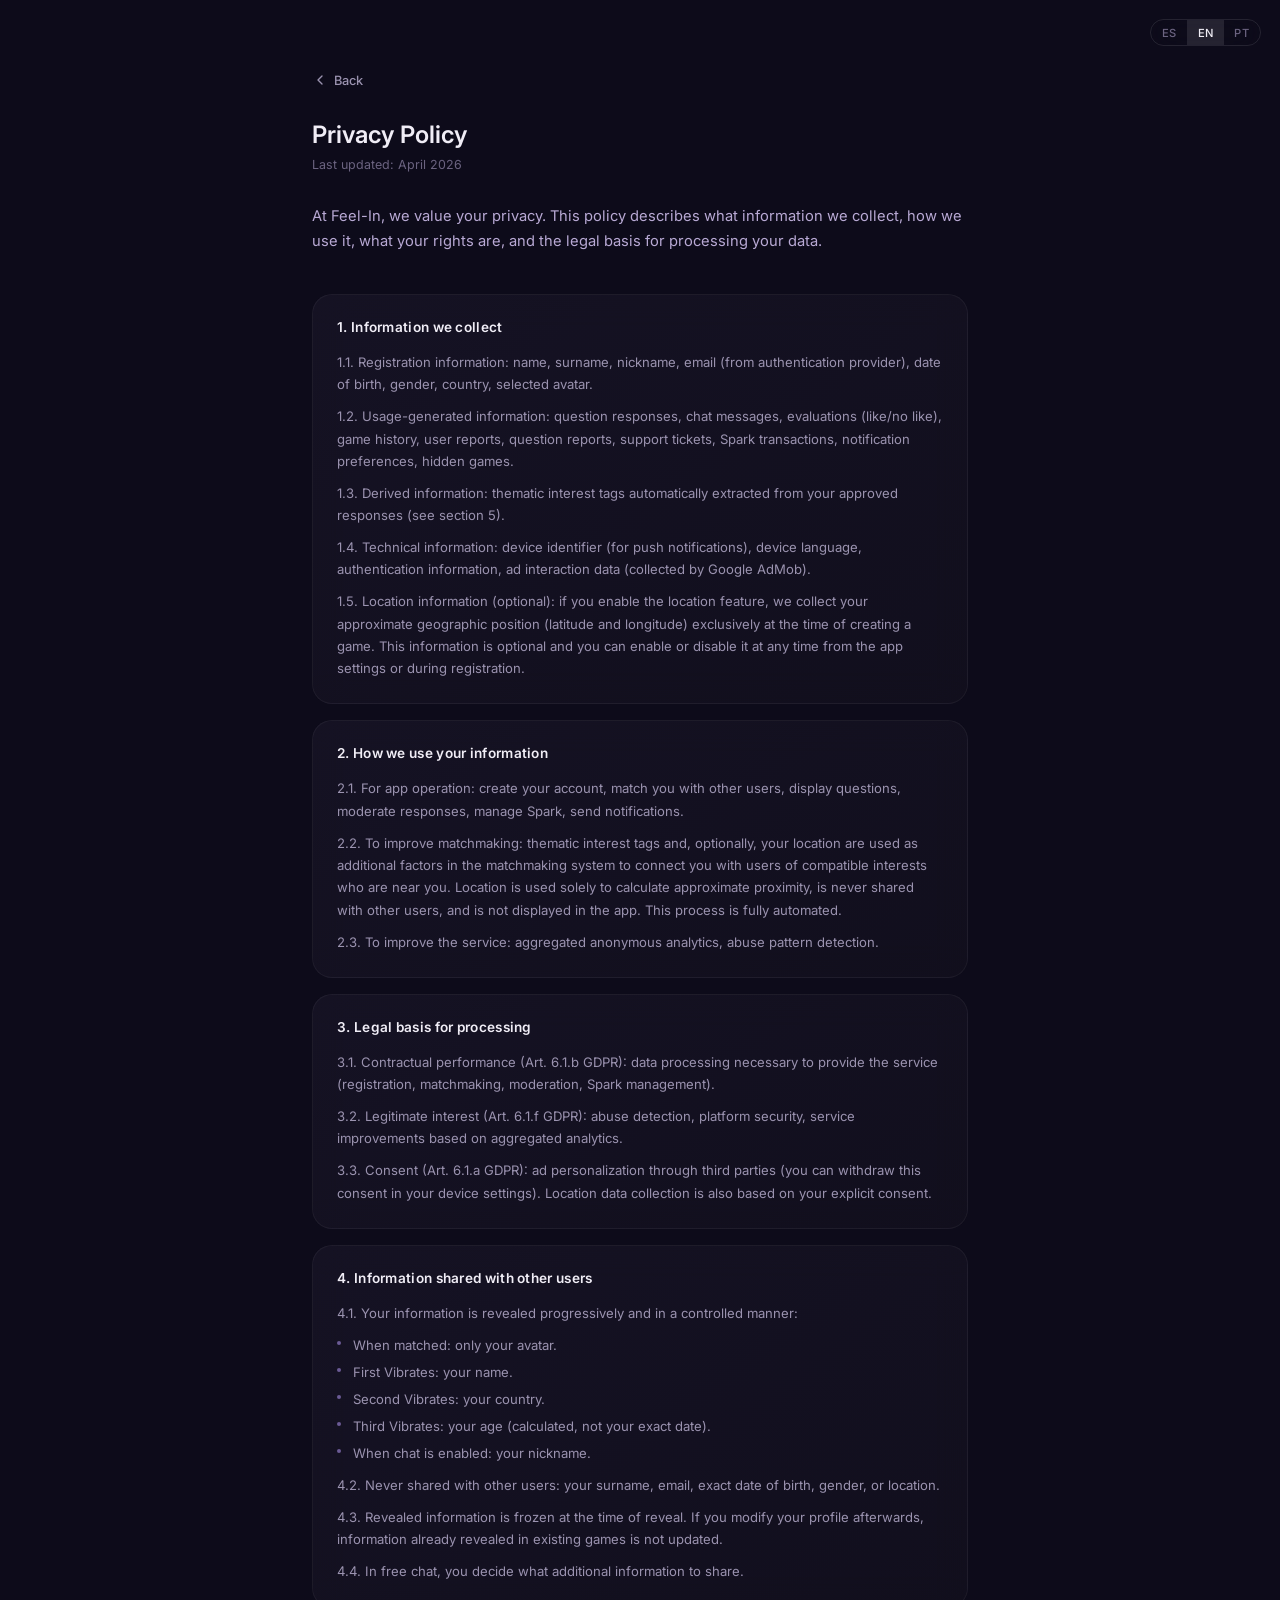
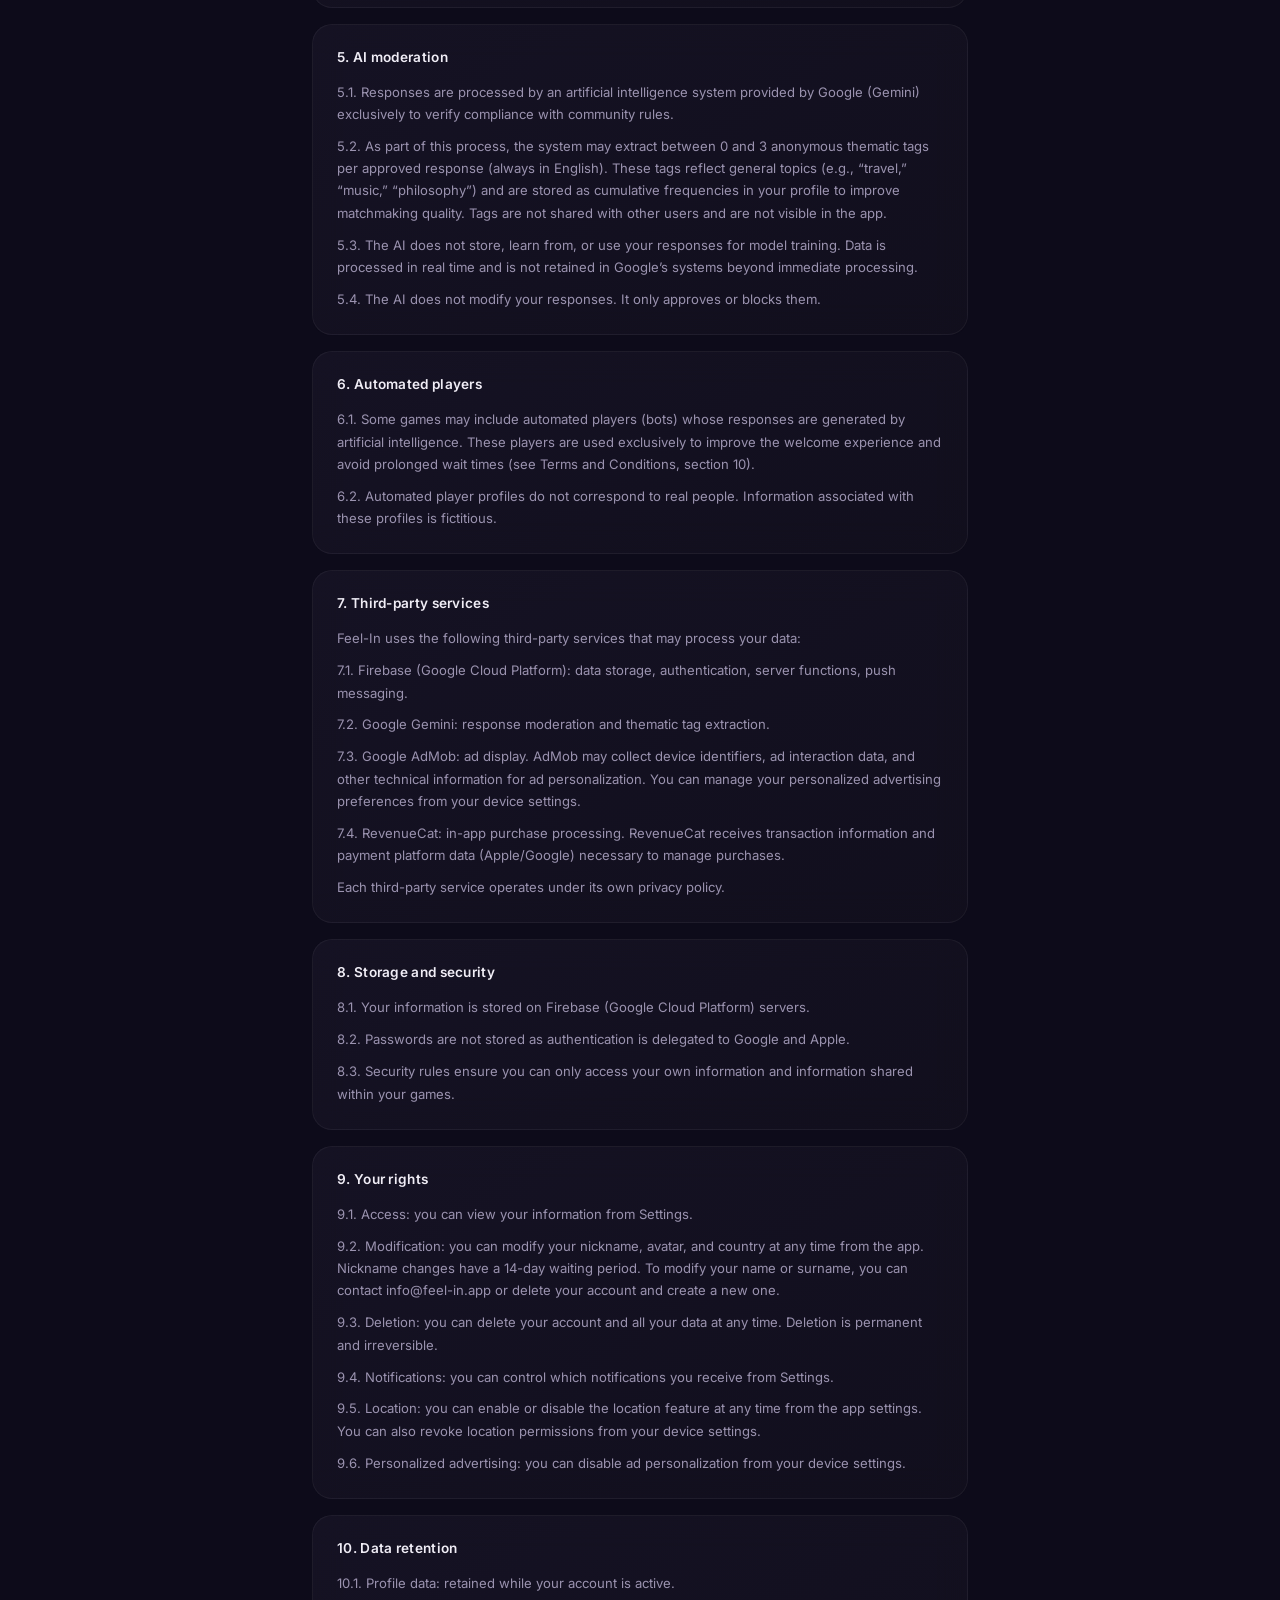
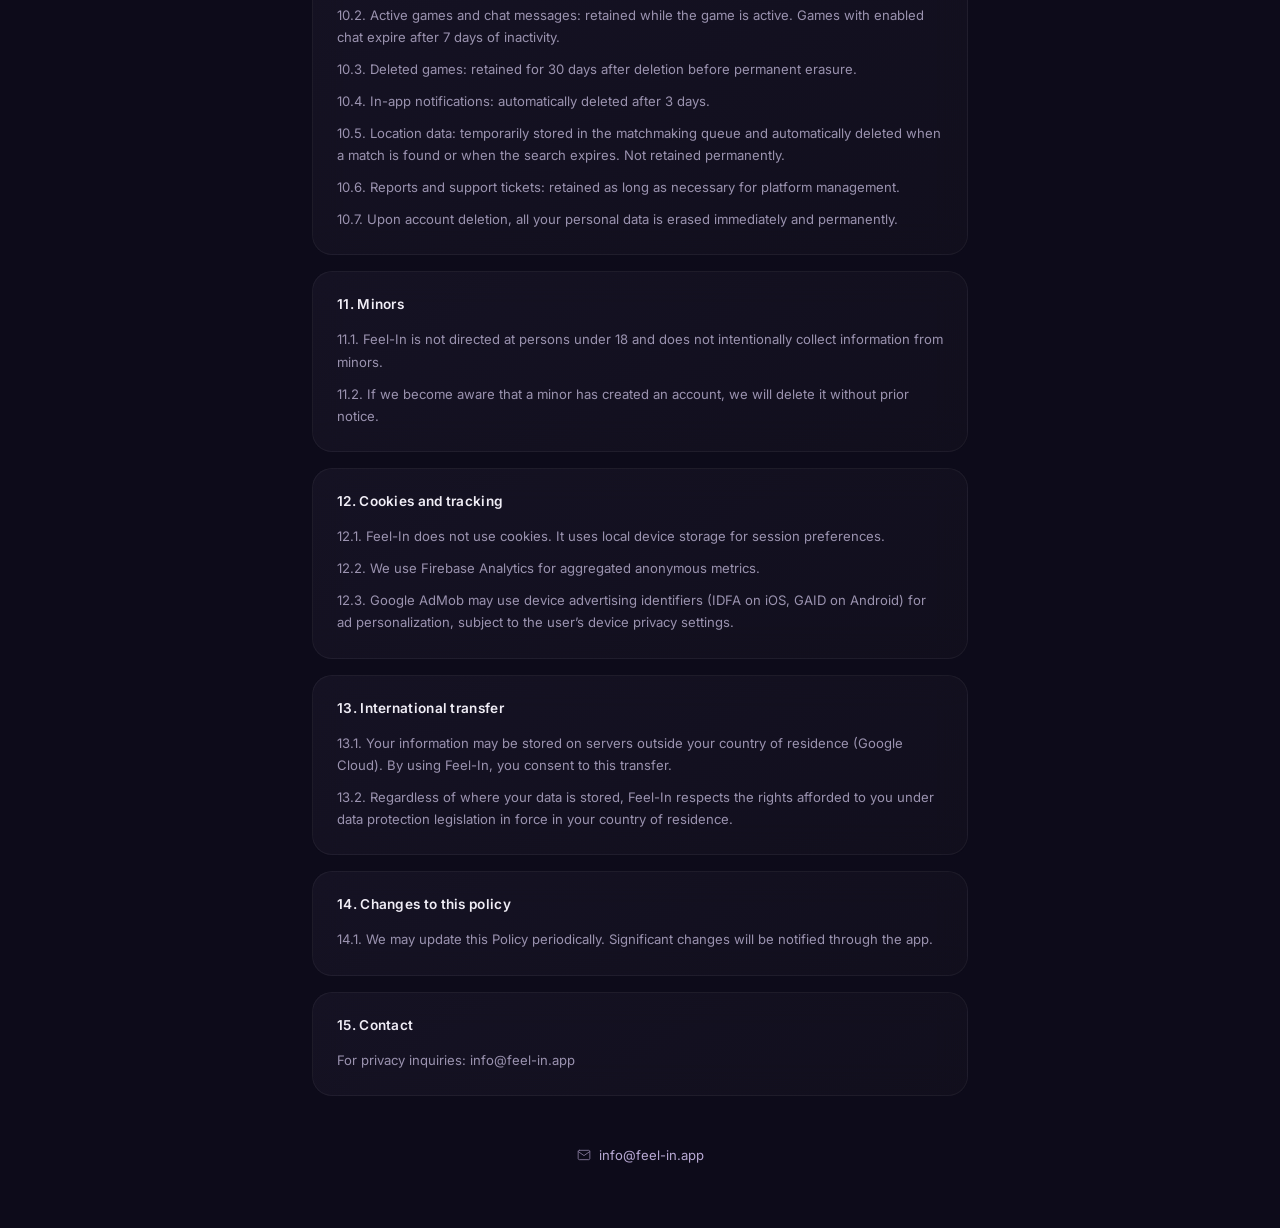
==== privacy.html @ 6e3569ac "New version" ====
<!DOCTYPE html>
<html lang="es">
<head>
    <meta charset="UTF-8">
    <meta name="viewport" content="width=device-width, initial-scale=1.0">
    <title>Feel-IN — Privacy Policy</title>
    <meta name="description" content="Feel-IN Privacy Policy. How we collect, use and protect your data.">
    <meta name="theme-color" content="#0D0B1A">

    <!-- Open Graph -->
    <meta property="og:title" content="Feel-IN — Privacy Policy">
    <meta property="og:description" content="How we collect, use and protect your data.">
    <meta property="og:url" content="https://feel-in.app/privacy">
    <meta property="og:type" content="website">

    <!-- Favicon -->
    <link rel="icon" type="image/png" href="favicon.png">
    <link rel="apple-touch-icon" href="apple-touch-icon.png">

    <!-- Fonts -->
    <link rel="preconnect" href="https://fonts.googleapis.com">
    <link rel="preconnect" href="https://fonts.gstatic.com" crossorigin>
    <link href="https://fonts.googleapis.com/css2?family=Inter:wght@300;400;500;600&display=swap" rel="stylesheet">

    <style>
        * {
            margin: 0;
            padding: 0;
            box-sizing: border-box;
        }

        body {
            background: #0D0B1A;
            color: #F0EDF6;
            font-family: 'Inter', sans-serif;
            min-height: 100vh;
            min-height: 100dvh;
            position: relative;
            overflow-x: hidden;
        }

        /* —— Language toggle —— */
        .lang-toggle {
            position: fixed;
            top: 1.2rem;
            right: 1.2rem;
            z-index: 3;
            display: flex;
            border-radius: 20px;
            overflow: hidden;
            border: 1px solid rgba(255, 255, 255, 0.1);
            backdrop-filter: blur(16px);
            -webkit-backdrop-filter: blur(16px);
            animation: fadeDown 1s ease-out;
        }

        .lang-btn {
            padding: 0.35rem 0.65rem;
            font-family: 'Inter', sans-serif;
            font-size: 0.7rem;
            font-weight: 500;
            letter-spacing: 0.5px;
            border: none;
            cursor: pointer;
            transition: all 0.3s ease;
            background: transparent;
            color: #6B6380;
        }

        .lang-btn.active {
            background: rgba(255, 255, 255, 0.1);
            color: #F0EDF6;
        }

        .lang-btn:hover:not(.active) {
            color: #9B93B0;
        }

        @keyframes fadeDown {
            from { opacity: 0; transform: translateY(-16px); }
            to { opacity: 1; transform: translateY(0); }
        }

        @keyframes fadeUp {
            from { opacity: 0; transform: translateY(20px); }
            to { opacity: 1; transform: translateY(0); }
        }

        /* —— Main container —— */
        .container {
            max-width: 720px;
            margin: 0 auto;
            padding: 4.5rem 2rem 3rem;
            animation: fadeUp 1s ease-out;
        }

        /* —— Back link —— */
        .back-link {
            display: inline-flex;
            align-items: center;
            gap: 0.4rem;
            color: #9B93B0;
            text-decoration: none;
            font-size: 0.8rem;
            font-weight: 500;
            margin-bottom: 2rem;
            transition: color 0.3s;
        }

        .back-link:hover {
            color: #F0EDF6;
        }

        .back-link svg {
            width: 16px;
            height: 16px;
        }

        /* —— Title —— */
        .page-title {
            font-size: 1.5rem;
            font-weight: 600;
            color: #F0EDF6;
            margin-bottom: 0.5rem;
        }

        .last-updated {
            font-size: 0.78rem;
            font-weight: 400;
            color: #6B6380;
            margin-bottom: 2rem;
        }

        .intro {
            font-size: 0.92rem;
            font-weight: 400;
            line-height: 1.7;
            color: #B8A9D4;
            margin-bottom: 2.5rem;
        }

        /* —— Sections —— */
        .section {
            background: linear-gradient(145deg, rgba(30, 26, 45, 0.5), rgba(22, 19, 32, 0.5));
            border: 1px solid rgba(255, 255, 255, 0.05);
            border-radius: 20px;
            padding: 1.5rem;
            margin-bottom: 1rem;
            backdrop-filter: blur(16px);
            -webkit-backdrop-filter: blur(16px);
        }

        .section-title {
            font-size: 0.85rem;
            font-weight: 600;
            color: #F0EDF6;
            margin-bottom: 1rem;
            letter-spacing: 0.3px;
        }

        .section p,
        .section li {
            font-size: 0.82rem;
            font-weight: 400;
            line-height: 1.7;
            color: #9B93B0;
        }

        .section p {
            margin-bottom: 0.6rem;
        }

        .section p:last-child {
            margin-bottom: 0;
        }

        .section ul {
            list-style: none;
            padding-left: 0;
            margin-bottom: 0.6rem;
        }

        .section li {
            position: relative;
            padding-left: 1rem;
            margin-bottom: 0.3rem;
        }

        .section li::before {
            content: '';
            position: absolute;
            left: 0;
            top: 0.55em;
            width: 4px;
            height: 4px;
            border-radius: 50%;
            background: #6B5B95;
        }

        /* —— Footer —— */
        .footer {
            text-align: center;
            padding: 2rem 0 1rem;
        }

        .footer a {
            color: #B8A9D4;
            text-decoration: none;
            font-size: 0.82rem;
            font-weight: 400;
            transition: color 0.3s;
        }

        .footer a:hover {
            color: #F0EDF6;
        }

        /* —— Responsive —— */
        @media (max-width: 480px) {
            .container {
                padding: 4rem 1.5rem 2.5rem;
            }
            .page-title {
                font-size: 1.3rem;
            }
            .section {
                padding: 1.2rem;
                border-radius: 16px;
            }
        }
    </style>
</head>
<body>

    <!-- Language toggle -->
    <div class="lang-toggle">
        <button class="lang-btn active" id="lang-es" onclick="setLang('es')">ES</button>
        <button class="lang-btn" id="lang-en" onclick="setLang('en')">EN</button>
        <button class="lang-btn" id="lang-pt" onclick="setLang('pt')">PT</button>
    </div>

    <div class="container">
        <a href="index.html" class="back-link">
            <svg viewBox="0 0 24 24" fill="none" stroke="currentColor" stroke-width="2" stroke-linecap="round" stroke-linejoin="round"><polyline points="15 18 9 12 15 6"></polyline></svg>
            <span id="back-text">Volver</span>
        </a>

        <h1 class="page-title" id="page-title">Privacy Policy</h1>
        <p class="last-updated" id="last-updated"></p>
        <p class="intro" id="intro"></p>

        <div id="sections"></div>

        <div class="footer">
            <a href="mailto:info@feel-in.app">
                <svg viewBox="0 0 24 24" fill="none" stroke="currentColor" stroke-width="1.5" stroke-linecap="round" stroke-linejoin="round" style="width:14px;height:14px;vertical-align:-2px;margin-right:4px;opacity:0.7"><path d="M4 4h16c1.1 0 2 .9 2 2v12c0 1.1-.9 2-2 2H4c-1.1 0-2-.9-2-2V6c0-1.1.9-2 2-2z"></path><polyline points="22,6 12,13 2,6"></polyline></svg>
                info@feel-in.app
            </a>
        </div>
    </div>

    <script>
        var content = {
            es: {
                back: 'Volver',
                title: 'Privacy Policy',
                updated: 'Last updated: April 2026',
                intro: 'En Feel-In valoramos tu privacidad. Esta privacy policy describe qu\u00e9 informaci\u00f3n recopilamos, c\u00f3mo la utilizamos, cu\u00e1les son tus derechos y con qu\u00e9 base legal tratamos tus datos.',
                sections: [
                    {
                        title: '1. Informaci\u00f3n que recopilamos',
                        items: [
                            '1.1. Informaci\u00f3n de registro: nombre, apellido, nickname, email (del proveedor de autenticaci\u00f3n), fecha de nacimiento, g\u00e9nero, pa\u00eds, avatar seleccionado.',
                            '1.2. Informaci\u00f3n generada por el uso: respuestas a preguntas, mensajes de chat, evaluaciones (me gusta/no me gusta), historial de partidas, reportes de usuarios, reportes de preguntas, tickets de soporte, transacciones de Spark, preferencias de notificaciones, partidas ocultas.',
                            '1.3. Informaci\u00f3n derivada: etiquetas tem\u00e1ticas de inter\u00e9s extra\u00eddas autom\u00e1ticamente de tus respuestas aprobadas (ver secci\u00f3n 5).',
                            '1.4. Informaci\u00f3n t\u00e9cnica: identificador de dispositivo (para notificaciones push), idioma del dispositivo, informaci\u00f3n de autenticaci\u00f3n, datos de interacci\u00f3n con anuncios publicitarios (recopilados por Google AdMob).',
                            '1.5. Informaci\u00f3n de ubicaci\u00f3n (opcional): si activ\u00e1s la funci\u00f3n de ubicaci\u00f3n, recopilamos tu posici\u00f3n geogr\u00e1fica aproximada (latitud y longitud) exclusivamente al momento de crear una partida. Esta informaci\u00f3n es opcional y pod\u00e9s activarla o desactivarla en cualquier momento desde la configuraci\u00f3n de la app o durante el registro.'
                        ]
                    },
                    {
                        title: '2. C\u00f3mo utilizamos tu informaci\u00f3n',
                        items: [
                            '2.1. Para el funcionamiento de la app: crear tu cuenta, emparejarte con otros usuarios, mostrar preguntas, moderar respuestas, gestionar Spark, enviar notificaciones.',
                            '2.2. Para mejorar el emparejamiento: las etiquetas tem\u00e1ticas de inter\u00e9s y, opcionalmente, tu ubicaci\u00f3n se utilizan como factores adicionales en el sistema de emparejamiento para conectarte con usuarios de intereses compatibles y cercanos a vos. La ubicaci\u00f3n se usa \u00fanicamente para calcular proximidad aproximada, nunca se comparte con otros usuarios ni se muestra en la app. Este proceso es completamente automatizado.',
                            '2.3. Para mejorar el servicio: anal\u00edtica agregada y an\u00f3nima, detecci\u00f3n de patrones de abuso.'
                        ]
                    },
                    {
                        title: '3. Base legal del tratamiento',
                        items: [
                            '3.1. Ejecuci\u00f3n contractual (Art. 6.1.b RGPD): el tratamiento de datos necesario para prestar el servicio (registro, emparejamiento, moderaci\u00f3n, gesti\u00f3n de Spark).',
                            '3.2. Inter\u00e9s leg\u00edtimo (Art. 6.1.f RGPD): detecci\u00f3n de abuso, seguridad de la plataforma, mejoras del servicio basadas en anal\u00edtica agregada.',
                            '3.3. Consentimiento (Art. 6.1.a RGPD): personalización de publicidad a trav\u00e9s de terceros (pod\u00e9s retirar este consentimiento en la configuraci\u00f3n de tu dispositivo). La recolecci\u00f3n de ubicaci\u00f3n tambi\u00e9n se basa en tu consentimiento expl\u00edcito.'
                        ]
                    },
                    {
                        title: '4. Informaci\u00f3n compartida con otros usuarios',
                        items: [
                            '4.1. La revelaci\u00f3n de tu informaci\u00f3n es progresiva y controlada:',
                            { list: ['Al emparejar: solo tu avatar.', 'Primer Resuena: tu nombre.', 'Segundo Resuena: tu pa\u00eds.', 'Tercer Resuena: tu edad (calculada, no tu fecha exacta).', 'Al habilitar chat: tu nickname.'] },
                            '4.2. Nunca se comparte con otros usuarios: tu apellido, email, fecha de nacimiento exacta, g\u00e9nero ni ubicaci\u00f3n.',
                            '4.3. La informaci\u00f3n revelada se congela al momento de la revelaci\u00f3n. Si modific\u00e1s tu perfil posteriormente, la informaci\u00f3n ya revelada en partidas existentes no se actualiza.',
                            '4.4. En el chat libre, vos decid\u00eds qu\u00e9 informaci\u00f3n adicional compartir.'
                        ]
                    },
                    {
                        title: '5. Moderaci\u00f3n por inteligencia artificial',
                        items: [
                            '5.1. Las respuestas son procesadas por un sistema de inteligencia artificial proporcionado por Google (Gemini) exclusivamente para verificar cumplimiento de normas de la comunidad.',
                            '5.2. Como parte de este proceso, el sistema puede extraer entre 0 y 3 etiquetas tem\u00e1ticas an\u00f3nimas por respuesta aprobada (siempre en ingl\u00e9s). Estas etiquetas reflejan temas generales (ej. \u201cviajes\u201d, \u201cm\u00fasica\u201d, \u201cfilosof\u00eda\u201d) y se almacenan como frecuencias acumuladas en tu perfil para mejorar la calidad del emparejamiento. Las etiquetas no se comparten con otros usuarios ni son visibles en la app.',
                            '5.3. La IA no almacena, aprende ni utiliza tus respuestas para entrenar modelos. Los datos se procesan en tiempo real y no se retienen en los sistemas de Google m\u00e1s all\u00e1 del procesamiento inmediato.',
                            '5.4. La IA no modifica tus respuestas. Solo las aprueba o bloquea.'
                        ]
                    },
                    {
                        title: '6. Jugadores automatizados',
                        items: [
                            '6.1. Algunas partidas pueden incluir jugadores automatizados (bots) cuyas respuestas son generadas por inteligencia artificial. Estos jugadores se utilizan exclusivamente para mejorar la experiencia de bienvenida y evitar tiempos de espera prolongados (ver T\u00e9rminos y Condiciones, secci\u00f3n 10).',
                            '6.2. Los perfiles de los jugadores automatizados no corresponden a personas reales. La informaci\u00f3n asociada a estos perfiles es ficticia.'
                        ]
                    },
                    {
                        title: '7. Servicios de terceros',
                        items: [
                            'Feel-In utiliza los siguientes servicios de terceros que pueden procesar tus datos:',
                            '7.1. Firebase (Google Cloud Platform): almacenamiento de datos, autenticaci\u00f3n, funciones de servidor, mensajer\u00eda push.',
                            '7.2. Google Gemini: moderaci\u00f3n de respuestas y extracci\u00f3n de etiquetas tem\u00e1ticas.',
                            '7.3. Google AdMob: exhibici\u00f3n de anuncios publicitarios. AdMob puede recopilar identificadores de dispositivo, datos de interacci\u00f3n con anuncios y otra informaci\u00f3n t\u00e9cnica para personalizaci\u00f3n publicitaria. Pod\u00e9s gestionar tus preferencias de publicidad personalizada desde la configuraci\u00f3n de tu dispositivo.',
                            '7.4. RevenueCat: procesamiento de compras dentro de la aplicaci\u00f3n. RevenueCat recibe informaci\u00f3n de transacciones y datos de la plataforma de pago (Apple/Google) necesarios para gestionar las compras.',
                            'Cada servicio de terceros opera bajo su propia privacy policy.'
                        ]
                    },
                    {
                        title: '8. Almacenamiento y seguridad',
                        items: [
                            '8.1. Tu informaci\u00f3n se almacena en servidores de Firebase (Google Cloud Platform).',
                            '8.2. Las contrase\u00f1as no se almacenan ya que la autenticaci\u00f3n se delega a Google y Apple.',
                            '8.3. Las reglas de seguridad garantizan que solo puedas acceder a tu propia informaci\u00f3n y a la compartida dentro de tus partidas.'
                        ]
                    },
                    {
                        title: '9. Tus derechos',
                        items: [
                            '9.1. Acceso: pod\u00e9s ver tu informaci\u00f3n desde Configuraci\u00f3n.',
                            '9.2. Modificaci\u00f3n: pod\u00e9s modificar tu nickname, avatar y pa\u00eds en cualquier momento desde la app. El cambio de nickname tiene un per\u00edodo de espera de 14 d\u00edas. Para modificar tu nombre o apellido, pod\u00e9s contactar a info@feel-in.app o eliminar tu cuenta y crear una nueva.',
                            '9.3. Eliminaci\u00f3n: pod\u00e9s eliminar tu cuenta y todos tus datos en cualquier momento. La eliminaci\u00f3n es permanente e irreversible.',
                            '9.4. Notificaciones: pod\u00e9s controlar qu\u00e9 notificaciones recib\u00eds desde Configuraci\u00f3n.',
                            '9.5. Ubicaci\u00f3n: pod\u00e9s activar o desactivar la funci\u00f3n de ubicaci\u00f3n en cualquier momento desde la configuraci\u00f3n de la app. Tambi\u00e9n pod\u00e9s revocar el permiso de ubicaci\u00f3n desde la configuraci\u00f3n de tu dispositivo.',
                            '9.6. Publicidad personalizada: pod\u00e9s desactivar la personalizaci\u00f3n de anuncios desde la configuraci\u00f3n de tu dispositivo.'
                        ]
                    },
                    {
                        title: '10. Retenci\u00f3n de datos',
                        items: [
                            '10.1. Datos de perfil: se conservan mientras tu cuenta est\u00e9 activa.',
                            '10.2. Partidas activas y mensajes de chat: se conservan mientras la partida est\u00e9 activa. Las partidas con chat habilitado expiran tras 7 d\u00edas de inactividad.',
                            '10.3. Partidas eliminadas: se retienen 30 d\u00edas tras la eliminaci\u00f3n antes de su borrado permanente.',
                            '10.4. Notificaciones en la app: se eliminan autom\u00e1ticamente despu\u00e9s de 3 d\u00edas.',
                            '10.5. Datos de ubicaci\u00f3n: se almacenan temporalmente en la cola de emparejamiento y se eliminan autom\u00e1ticamente cuando se encuentra una conexi\u00f3n o cuando la b\u00fasqueda expira. No se conservan de forma permanente.',
                            '10.6. Reportes y tickets de soporte: se conservan mientras sean necesarios para la gesti\u00f3n de la plataforma.',
                            '10.7. Al eliminar tu cuenta, todos tus datos personales se borran de forma inmediata y permanente.'
                        ]
                    },
                    {
                        title: '11. Informaci\u00f3n de menores',
                        items: [
                            '11.1. Feel-In no est\u00e1 dirigida a menores de 18 a\u00f1os y no recopila intencionalmente informaci\u00f3n de menores.',
                            '11.2. Si tomamos conocimiento de que un menor ha creado una cuenta, la eliminaremos sin previo aviso.'
                        ]
                    },
                    {
                        title: '12. Cookies y rastreo',
                        items: [
                            '12.1. Feel-In no utiliza cookies. Utiliza almacenamiento local del dispositivo para preferencias de sesi\u00f3n.',
                            '12.2. Utilizamos Firebase Analytics para m\u00e9tricas agregadas an\u00f3nimas.',
                            '12.3. Google AdMob puede utilizar identificadores publicitarios del dispositivo (IDFA en iOS, GAID en Android) para personalizaci\u00f3n de anuncios, sujeto a la configuraci\u00f3n de privacidad del dispositivo del usuario.'
                        ]
                    },
                    {
                        title: '13. Transferencia internacional',
                        items: [
                            '13.1. Tu informaci\u00f3n puede almacenarse en servidores fuera de tu pa\u00eds de residencia (Google Cloud). Al usar Feel-In, consent\u00eds esta transferencia.',
                            '13.2. Independientemente de d\u00f3nde se almacenen tus datos, Feel-In respeta los derechos que te corresponden bajo la legislaci\u00f3n de protecci\u00f3n de datos vigente en tu pa\u00eds de residencia.'
                        ]
                    },
                    {
                        title: '14. Cambios en esta privacy policy',
                        items: [
                            '14.1. Podemos actualizar esta Privacy Policy peri\u00f3dicamente. Los cambios significativos ser\u00e1n notificados a trav\u00e9s de la app.'
                        ]
                    },
                    {
                        title: '15. Contacto',
                        items: [
                            'Para consultas sobre privacidad: info@feel-in.app'
                        ]
                    }
                ]
            },
            en: {
                back: 'Back',
                title: 'Privacy Policy',
                updated: 'Last updated: April 2026',
                intro: 'At Feel-In, we value your privacy. This policy describes what information we collect, how we use it, what your rights are, and the legal basis for processing your data.',
                sections: [
                    {
                        title: '1. Information we collect',
                        items: [
                            '1.1. Registration information: name, surname, nickname, email (from authentication provider), date of birth, gender, country, selected avatar.',
                            '1.2. Usage-generated information: question responses, chat messages, evaluations (like/no like), game history, user reports, question reports, support tickets, Spark transactions, notification preferences, hidden games.',
                            '1.3. Derived information: thematic interest tags automatically extracted from your approved responses (see section 5).',
                            '1.4. Technical information: device identifier (for push notifications), device language, authentication information, ad interaction data (collected by Google AdMob).',
                            '1.5. Location information (optional): if you enable the location feature, we collect your approximate geographic position (latitude and longitude) exclusively at the time of creating a game. This information is optional and you can enable or disable it at any time from the app settings or during registration.'
                        ]
                    },
                    {
                        title: '2. How we use your information',
                        items: [
                            '2.1. For app operation: create your account, match you with other users, display questions, moderate responses, manage Spark, send notifications.',
                            '2.2. To improve matchmaking: thematic interest tags and, optionally, your location are used as additional factors in the matchmaking system to connect you with users of compatible interests who are near you. Location is used solely to calculate approximate proximity, is never shared with other users, and is not displayed in the app. This process is fully automated.',
                            '2.3. To improve the service: aggregated anonymous analytics, abuse pattern detection.'
                        ]
                    },
                    {
                        title: '3. Legal basis for processing',
                        items: [
                            '3.1. Contractual performance (Art. 6.1.b GDPR): data processing necessary to provide the service (registration, matchmaking, moderation, Spark management).',
                            '3.2. Legitimate interest (Art. 6.1.f GDPR): abuse detection, platform security, service improvements based on aggregated analytics.',
                            '3.3. Consent (Art. 6.1.a GDPR): ad personalization through third parties (you can withdraw this consent in your device settings). Location data collection is also based on your explicit consent.'
                        ]
                    },
                    {
                        title: '4. Information shared with other users',
                        items: [
                            '4.1. Your information is revealed progressively and in a controlled manner:',
                            { list: ['When matched: only your avatar.', 'First Vibrates: your name.', 'Second Vibrates: your country.', 'Third Vibrates: your age (calculated, not your exact date).', 'When chat is enabled: your nickname.'] },
                            '4.2. Never shared with other users: your surname, email, exact date of birth, gender, or location.',
                            '4.3. Revealed information is frozen at the time of reveal. If you modify your profile afterwards, information already revealed in existing games is not updated.',
                            '4.4. In free chat, you decide what additional information to share.'
                        ]
                    },
                    {
                        title: '5. AI moderation',
                        items: [
                            '5.1. Responses are processed by an artificial intelligence system provided by Google (Gemini) exclusively to verify compliance with community rules.',
                            '5.2. As part of this process, the system may extract between 0 and 3 anonymous thematic tags per approved response (always in English). These tags reflect general topics (e.g., \u201ctravel,\u201d \u201cmusic,\u201d \u201cphilosophy\u201d) and are stored as cumulative frequencies in your profile to improve matchmaking quality. Tags are not shared with other users and are not visible in the app.',
                            '5.3. The AI does not store, learn from, or use your responses for model training. Data is processed in real time and is not retained in Google\u2019s systems beyond immediate processing.',
                            '5.4. The AI does not modify your responses. It only approves or blocks them.'
                        ]
                    },
                    {
                        title: '6. Automated players',
                        items: [
                            '6.1. Some games may include automated players (bots) whose responses are generated by artificial intelligence. These players are used exclusively to improve the welcome experience and avoid prolonged wait times (see Terms and Conditions, section 10).',
                            '6.2. Automated player profiles do not correspond to real people. Information associated with these profiles is fictitious.'
                        ]
                    },
                    {
                        title: '7. Third-party services',
                        items: [
                            'Feel-In uses the following third-party services that may process your data:',
                            '7.1. Firebase (Google Cloud Platform): data storage, authentication, server functions, push messaging.',
                            '7.2. Google Gemini: response moderation and thematic tag extraction.',
                            '7.3. Google AdMob: ad display. AdMob may collect device identifiers, ad interaction data, and other technical information for ad personalization. You can manage your personalized advertising preferences from your device settings.',
                            '7.4. RevenueCat: in-app purchase processing. RevenueCat receives transaction information and payment platform data (Apple/Google) necessary to manage purchases.',
                            'Each third-party service operates under its own privacy policy.'
                        ]
                    },
                    {
                        title: '8. Storage and security',
                        items: [
                            '8.1. Your information is stored on Firebase (Google Cloud Platform) servers.',
                            '8.2. Passwords are not stored as authentication is delegated to Google and Apple.',
                            '8.3. Security rules ensure you can only access your own information and information shared within your games.'
                        ]
                    },
                    {
                        title: '9. Your rights',
                        items: [
                            '9.1. Access: you can view your information from Settings.',
                            '9.2. Modification: you can modify your nickname, avatar, and country at any time from the app. Nickname changes have a 14-day waiting period. To modify your name or surname, you can contact info@feel-in.app or delete your account and create a new one.',
                            '9.3. Deletion: you can delete your account and all your data at any time. Deletion is permanent and irreversible.',
                            '9.4. Notifications: you can control which notifications you receive from Settings.',
                            '9.5. Location: you can enable or disable the location feature at any time from the app settings. You can also revoke location permissions from your device settings.',
                            '9.6. Personalized advertising: you can disable ad personalization from your device settings.'
                        ]
                    },
                    {
                        title: '10. Data retention',
                        items: [
                            '10.1. Profile data: retained while your account is active.',
                            '10.2. Active games and chat messages: retained while the game is active. Games with enabled chat expire after 7 days of inactivity.',
                            '10.3. Deleted games: retained for 30 days after deletion before permanent erasure.',
                            '10.4. In-app notifications: automatically deleted after 3 days.',
                            '10.5. Location data: temporarily stored in the matchmaking queue and automatically deleted when a match is found or when the search expires. Not retained permanently.',
                            '10.6. Reports and support tickets: retained as long as necessary for platform management.',
                            '10.7. Upon account deletion, all your personal data is erased immediately and permanently.'
                        ]
                    },
                    {
                        title: '11. Minors',
                        items: [
                            '11.1. Feel-In is not directed at persons under 18 and does not intentionally collect information from minors.',
                            '11.2. If we become aware that a minor has created an account, we will delete it without prior notice.'
                        ]
                    },
                    {
                        title: '12. Cookies and tracking',
                        items: [
                            '12.1. Feel-In does not use cookies. It uses local device storage for session preferences.',
                            '12.2. We use Firebase Analytics for aggregated anonymous metrics.',
                            '12.3. Google AdMob may use device advertising identifiers (IDFA on iOS, GAID on Android) for ad personalization, subject to the user\u2019s device privacy settings.'
                        ]
                    },
                    {
                        title: '13. International transfer',
                        items: [
                            '13.1. Your information may be stored on servers outside your country of residence (Google Cloud). By using Feel-In, you consent to this transfer.',
                            '13.2. Regardless of where your data is stored, Feel-In respects the rights afforded to you under data protection legislation in force in your country of residence.'
                        ]
                    },
                    {
                        title: '14. Changes to this policy',
                        items: [
                            '14.1. We may update this Policy periodically. Significant changes will be notified through the app.'
                        ]
                    },
                    {
                        title: '15. Contact',
                        items: [
                            'For privacy inquiries: info@feel-in.app'
                        ]
                    }
                ]
            },
            pt: {
                back: 'Voltar',
                title: 'Privacy Policy',
                updated: 'Last updated: April 2026',
                intro: 'No Feel-In, valorizamos sua privacidade. Esta privacy policy descreve quais informa\u00e7\u00f5es coletamos, como as utilizamos, quais s\u00e3o seus direitos e a base legal para o tratamento dos seus dados.',
                sections: [
                    {
                        title: '1. Informa\u00e7\u00f5es que coletamos',
                        items: [
                            '1.1. Informa\u00e7\u00f5es de registro: nome, sobrenome, apelido, email (do provedor de autentica\u00e7\u00e3o), data de nascimento, g\u00eanero, pa\u00eds, avatar selecionado.',
                            '1.2. Informa\u00e7\u00f5es geradas pelo uso: respostas a perguntas, mensagens de chat, avalia\u00e7\u00f5es (gostei/n\u00e3o gostei), hist\u00f3rico de partidas, den\u00fancias de usu\u00e1rios, den\u00fancias de perguntas, tickets de suporte, transa\u00e7\u00f5es de Spark, prefer\u00eancias de notifica\u00e7\u00f5es, partidas ocultas.',
                            '1.3. Informa\u00e7\u00f5es derivadas: etiquetas tem\u00e1ticas de interesse extra\u00eddas automaticamente de suas respostas aprovadas (veja se\u00e7\u00e3o 5).',
                            '1.4. Informa\u00e7\u00f5es t\u00e9cnicas: identificador de dispositivo (para notifica\u00e7\u00f5es push), idioma do dispositivo, informa\u00e7\u00f5es de autentica\u00e7\u00e3o, dados de intera\u00e7\u00e3o com an\u00fancios publicit\u00e1rios (coletados pelo Google AdMob).',
                            '1.5. Informa\u00e7\u00f5es de localiza\u00e7\u00e3o (opcional): se voc\u00ea ativar a fun\u00e7\u00e3o de localiza\u00e7\u00e3o, coletamos sua posi\u00e7\u00e3o geogr\u00e1fica aproximada (latitude e longitude) exclusivamente no momento de criar uma partida. Essa informa\u00e7\u00e3o \u00e9 opcional e voc\u00ea pode ativ\u00e1-la ou desativ\u00e1-la a qualquer momento nas configura\u00e7\u00f5es do app ou durante o registro.'
                        ]
                    },
                    {
                        title: '2. Como utilizamos suas informa\u00e7\u00f5es',
                        items: [
                            '2.1. Para o funcionamento do app: criar sua conta, emparelh\u00e1-lo com outros usu\u00e1rios, exibir perguntas, moderar respostas, gerenciar Spark, enviar notifica\u00e7\u00f5es.',
                            '2.2. Para melhorar o emparelhamento: as etiquetas tem\u00e1ticas de interesse e, opcionalmente, sua localiza\u00e7\u00e3o s\u00e3o utilizadas como fatores adicionais no sistema de emparelhamento para conect\u00e1-lo com usu\u00e1rios de interesses compat\u00edveis e pr\u00f3ximos a voc\u00ea. A localiza\u00e7\u00e3o \u00e9 usada unicamente para calcular proximidade aproximada, nunca \u00e9 compartilhada com outros usu\u00e1rios nem exibida no app. Este processo \u00e9 completamente automatizado.',
                            '2.3. Para melhorar o servi\u00e7o: an\u00e1lise agregada e an\u00f4nima, detec\u00e7\u00e3o de padr\u00f5es de abuso.'
                        ]
                    },
                    {
                        title: '3. Base legal do tratamento',
                        items: [
                            '3.1. Execu\u00e7\u00e3o contratual (Art. 7, V da LGPD): o tratamento de dados necess\u00e1rio para prestar o servi\u00e7o (registro, emparelhamento, modera\u00e7\u00e3o, gest\u00e3o de Spark).',
                            '3.2. Interesse leg\u00edtimo (Art. 7, IX da LGPD): detec\u00e7\u00e3o de abuso, seguran\u00e7a da plataforma, melhorias do servi\u00e7o baseadas em an\u00e1lise agregada.',
                            '3.3. Consentimento (Art. 7, I da LGPD): personaliza\u00e7\u00e3o de publicidade atrav\u00e9s de terceiros (voc\u00ea pode retirar este consentimento nas configura\u00e7\u00f5es do seu dispositivo). A coleta de localiza\u00e7\u00e3o tamb\u00e9m se baseia no seu consentimento expl\u00edcito.'
                        ]
                    },
                    {
                        title: '4. Informa\u00e7\u00f5es compartilhadas com outros usu\u00e1rios',
                        items: [
                            '4.1. A revela\u00e7\u00e3o das suas informa\u00e7\u00f5es \u00e9 progressiva e controlada:',
                            { list: ['Ao emparelhar: apenas seu avatar.', 'Primeira Vibra\u00e7\u00e3o: seu nome.', 'Segunda Vibra\u00e7\u00e3o: seu pa\u00eds.', 'Terceira Vibra\u00e7\u00e3o: sua idade (calculada, n\u00e3o sua data exata).', 'Ao habilitar chat: seu apelido.'] },
                            '4.2. Nunca s\u00e3o compartilhados com outros usu\u00e1rios: seu sobrenome, email, data de nascimento exata, g\u00eanero ou localiza\u00e7\u00e3o.',
                            '4.3. As informa\u00e7\u00f5es reveladas s\u00e3o congeladas no momento da revela\u00e7\u00e3o. Se voc\u00ea modificar seu perfil posteriormente, as informa\u00e7\u00f5es j\u00e1 reveladas em partidas existentes n\u00e3o s\u00e3o atualizadas.',
                            '4.4. No chat livre, voc\u00ea decide quais informa\u00e7\u00f5es adicionais compartilhar.'
                        ]
                    },
                    {
                        title: '5. Modera\u00e7\u00e3o por intelig\u00eancia artificial',
                        items: [
                            '5.1. As respostas s\u00e3o processadas por um sistema de intelig\u00eancia artificial fornecido pelo Google (Gemini) exclusivamente para verificar o cumprimento das regras da comunidade.',
                            '5.2. Como parte deste processo, o sistema pode extrair entre 0 e 3 etiquetas tem\u00e1ticas an\u00f4nimas por resposta aprovada (sempre em ingl\u00eas). Essas etiquetas refletem temas gerais (ex: \u201cviagens\u201d, \u201cm\u00fasica\u201d, \u201cfilosofia\u201d) e s\u00e3o armazenadas como frequ\u00eancias acumuladas no seu perfil para melhorar a qualidade do emparelhamento. As etiquetas n\u00e3o s\u00e3o compartilhadas com outros usu\u00e1rios e n\u00e3o s\u00e3o vis\u00edveis no app.',
                            '5.3. A IA n\u00e3o armazena, aprende nem utiliza suas respostas para treinar modelos. Os dados s\u00e3o processados em tempo real e n\u00e3o s\u00e3o retidos nos sistemas do Google al\u00e9m do processamento imediato.',
                            '5.4. A IA n\u00e3o modifica suas respostas. Apenas as aprova ou bloqueia.'
                        ]
                    },
                    {
                        title: '6. Jogadores automatizados',
                        items: [
                            '6.1. Algumas partidas podem incluir jogadores automatizados (bots) cujas respostas s\u00e3o geradas por intelig\u00eancia artificial. Esses jogadores s\u00e3o utilizados exclusivamente para melhorar a experi\u00eancia de boas-vindas e evitar tempos de espera prolongados (veja Termos e Condi\u00e7\u00f5es, se\u00e7\u00e3o 10).',
                            '6.2. Os perfis dos jogadores automatizados n\u00e3o correspondem a pessoas reais. As informa\u00e7\u00f5es associadas a esses perfis s\u00e3o fict\u00edcias.'
                        ]
                    },
                    {
                        title: '7. Servi\u00e7os de terceiros',
                        items: [
                            'O Feel-In utiliza os seguintes servi\u00e7os de terceiros que podem tratar seus dados:',
                            '7.1. Firebase (Google Cloud Platform): armazenamento de dados, autentica\u00e7\u00e3o, fun\u00e7\u00f5es de servidor, mensagens push.',
                            '7.2. Google Gemini: modera\u00e7\u00e3o de respostas e extra\u00e7\u00e3o de etiquetas tem\u00e1ticas.',
                            '7.3. Google AdMob: exibi\u00e7\u00e3o de an\u00fancios publicit\u00e1rios. O AdMob pode coletar identificadores de dispositivo, dados de intera\u00e7\u00e3o com an\u00fancios e outras informa\u00e7\u00f5es t\u00e9cnicas para personaliza\u00e7\u00e3o publicit\u00e1ria. Voc\u00ea pode gerenciar suas prefer\u00eancias de publicidade personalizada nas configura\u00e7\u00f5es do seu dispositivo.',
                            '7.4. RevenueCat: processamento de compras dentro do aplicativo. A RevenueCat recebe informa\u00e7\u00f5es de transa\u00e7\u00f5es e dados da plataforma de pagamento (Apple/Google) necess\u00e1rios para gerenciar as compras.',
                            'Cada servi\u00e7o de terceiros opera sob sua pr\u00f3pria privacy policy.'
                        ]
                    },
                    {
                        title: '8. Armazenamento e seguran\u00e7a',
                        items: [
                            '8.1. Suas informa\u00e7\u00f5es s\u00e3o armazenadas em servidores do Firebase (Google Cloud Platform).',
                            '8.2. As senhas n\u00e3o s\u00e3o armazenadas, pois a autentica\u00e7\u00e3o \u00e9 delegada ao Google e Apple.',
                            '8.3. As regras de seguran\u00e7a garantem que voc\u00ea s\u00f3 pode acessar suas pr\u00f3prias informa\u00e7\u00f5es e as informa\u00e7\u00f5es compartilhadas dentro das suas partidas.'
                        ]
                    },
                    {
                        title: '9. Seus direitos',
                        items: [
                            '9.1. Acesso: voc\u00ea pode visualizar suas informa\u00e7\u00f5es em Configura\u00e7\u00f5es.',
                            '9.2. Modifica\u00e7\u00e3o: voc\u00ea pode modificar seu apelido, avatar e pa\u00eds a qualquer momento no app. A altera\u00e7\u00e3o de apelido tem um per\u00edodo de espera de 14 dias. Para modificar seu nome ou sobrenome, voc\u00ea pode entrar em contato com info@feel-in.app ou eliminar sua conta e criar uma nova.',
                            '9.3. Elimina\u00e7\u00e3o: voc\u00ea pode eliminar sua conta e todos os seus dados a qualquer momento. A elimina\u00e7\u00e3o \u00e9 permanente e irrevers\u00edvel.',
                            '9.4. Notifica\u00e7\u00f5es: voc\u00ea pode controlar quais notifica\u00e7\u00f5es recebe em Configura\u00e7\u00f5es.',
                            '9.5. Localiza\u00e7\u00e3o: voc\u00ea pode ativar ou desativar a fun\u00e7\u00e3o de localiza\u00e7\u00e3o a qualquer momento nas configura\u00e7\u00f5es do app. Tamb\u00e9m pode revogar a permiss\u00e3o de localiza\u00e7\u00e3o nas configura\u00e7\u00f5es do seu dispositivo.',
                            '9.6. Publicidade personalizada: voc\u00ea pode desativar a personaliza\u00e7\u00e3o de an\u00fancios nas configura\u00e7\u00f5es do seu dispositivo.'
                        ]
                    },
                    {
                        title: '10. Reten\u00e7\u00e3o de dados',
                        items: [
                            '10.1. Dados de perfil: conservados enquanto sua conta estiver ativa.',
                            '10.2. Partidas ativas e mensagens de chat: conservados enquanto a partida estiver ativa. As partidas com chat habilitado expiram ap\u00f3s 7 dias de inatividade.',
                            '10.3. Partidas eliminadas: retidas por 30 dias ap\u00f3s a elimina\u00e7\u00e3o antes da exclus\u00e3o permanente.',
                            '10.4. Notifica\u00e7\u00f5es no app: eliminadas automaticamente ap\u00f3s 3 dias.',
                            '10.5. Dados de localiza\u00e7\u00e3o: armazenados temporariamente na fila de emparelhamento e eliminados automaticamente quando uma conex\u00e3o \u00e9 encontrada ou quando a busca expira. N\u00e3o s\u00e3o conservados de forma permanente.',
                            '10.6. Den\u00fancias e tickets de suporte: conservados enquanto forem necess\u00e1rios para a gest\u00e3o da plataforma.',
                            '10.7. Ao eliminar sua conta, todos os seus dados pessoais s\u00e3o apagados de forma imediata e permanente.'
                        ]
                    },
                    {
                        title: '11. Informa\u00e7\u00f5es de menores',
                        items: [
                            '11.1. O Feel-In n\u00e3o \u00e9 direcionado a menores de 18 anos e n\u00e3o coleta intencionalmente informa\u00e7\u00f5es de menores.',
                            '11.2. Se tomarmos conhecimento de que um menor criou uma conta, a eliminaremos sem aviso pr\u00e9vio.'
                        ]
                    },
                    {
                        title: '12. Cookies e rastreamento',
                        items: [
                            '12.1. O Feel-In n\u00e3o utiliza cookies. Utiliza armazenamento local do dispositivo para prefer\u00eancias de sess\u00e3o.',
                            '12.2. Utilizamos o Firebase Analytics para m\u00e9tricas agregadas an\u00f4nimas.',
                            '12.3. O Google AdMob pode utilizar identificadores publicit\u00e1rios do dispositivo (IDFA no iOS, GAID no Android) para personaliza\u00e7\u00e3o de an\u00fancios, sujeito \u00e0s configura\u00e7\u00f5es de privacidade do dispositivo do usu\u00e1rio.'
                        ]
                    },
                    {
                        title: '13. Transfer\u00eancia internacional',
                        items: [
                            '13.1. Suas informa\u00e7\u00f5es podem ser armazenadas em servidores fora do seu pa\u00eds de resid\u00eancia (Google Cloud). Ao usar o Feel-In, voc\u00ea consente com esta transfer\u00eancia.',
                            '13.2. Independentemente de onde seus dados sejam armazenados, o Feel-In respeita os direitos que lhe correspondem sob a legisla\u00e7\u00e3o de prote\u00e7\u00e3o de dados vigente em seu pa\u00eds de resid\u00eancia, incluindo a Lei Geral de Prote\u00e7\u00e3o de Dados (LGPD).'
                        ]
                    },
                    {
                        title: '14. Mudan\u00e7as nesta privacy policy',
                        items: [
                            '14.1. Podemos atualizar esta Privacy Policy periodicamente. As mudan\u00e7as significativas ser\u00e3o notificadas atrav\u00e9s do app.'
                        ]
                    },
                    {
                        title: '15. Contato',
                        items: [
                            'Para consultas sobre privacidade: info@feel-in.app'
                        ]
                    }
                ]
            }
        };

        var currentLang = 'es';

        function setLang(lang) {
            currentLang = lang;
            document.documentElement.lang = lang;

            document.getElementById('lang-es').className = 'lang-btn' + (lang === 'es' ? ' active' : '');
            document.getElementById('lang-en').className = 'lang-btn' + (lang === 'en' ? ' active' : '');
            document.getElementById('lang-pt').className = 'lang-btn' + (lang === 'pt' ? ' active' : '');

            var t = content[lang];
            document.getElementById('back-text').textContent = t.back;
            document.getElementById('page-title').textContent = t.title;
            document.getElementById('last-updated').textContent = t.updated;
            document.getElementById('intro').textContent = t.intro;

            var html = '';
            for (var i = 0; i < t.sections.length; i++) {
                var s = t.sections[i];
                html += '<div class="section"><h2 class="section-title">' + s.title + '</h2>';
                for (var j = 0; j < s.items.length; j++) {
                    var item = s.items[j];
                    if (typeof item === 'string') {
                        html += '<p>' + item + '</p>';
                    } else if (item.list) {
                        html += '<ul>';
                        for (var k = 0; k < item.list.length; k++) {
                            html += '<li>' + item.list[k] + '</li>';
                        }
                        html += '</ul>';
                    }
                }
                html += '</div>';
            }
            document.getElementById('sections').innerHTML = html;
        }

        // Auto-detect language
        (function() {
            var browserLang = (navigator.language || navigator.userLanguage || 'es').toLowerCase();
            var lang;
            if (browserLang.startsWith('pt')) {
                lang = 'pt';
            } else if (browserLang.startsWith('es')) {
                lang = 'es';
            } else {
                lang = 'en';
            }
            setLang(lang);
        })();
    </script>
</body>
</html>
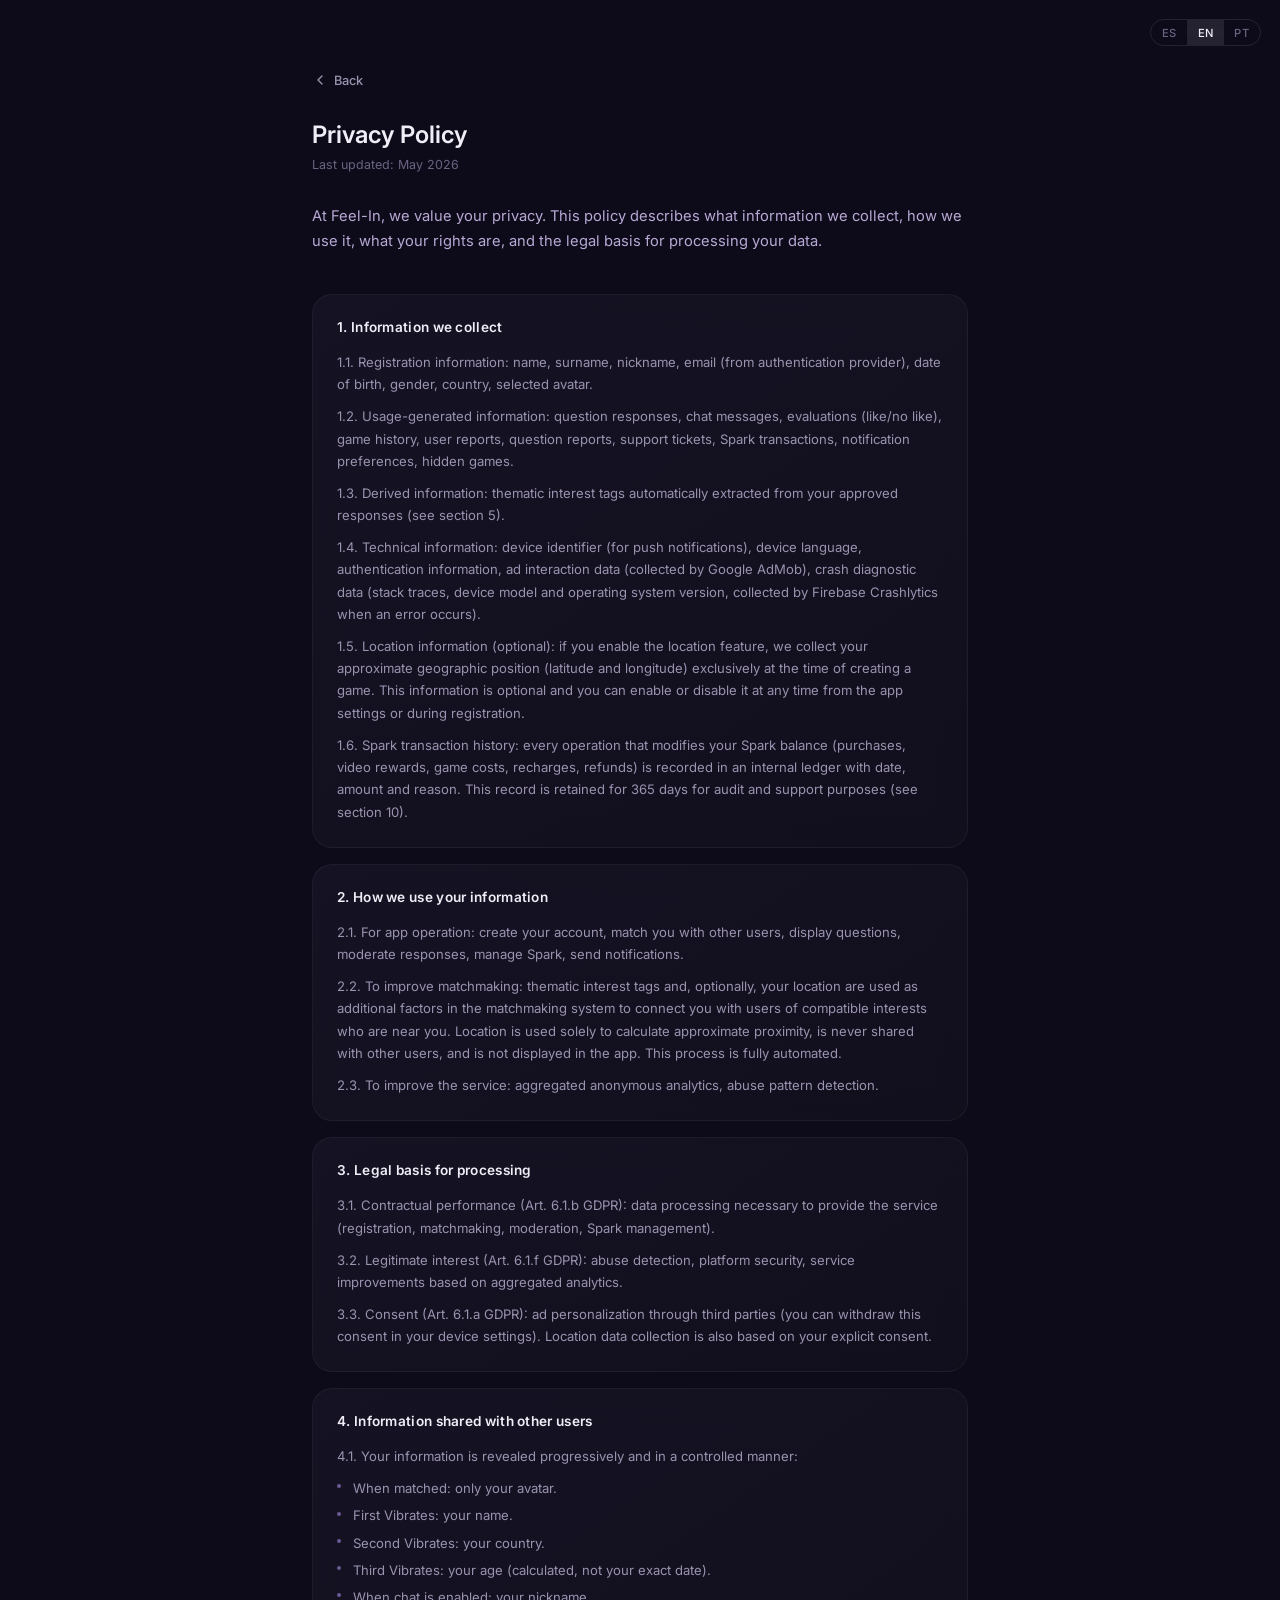
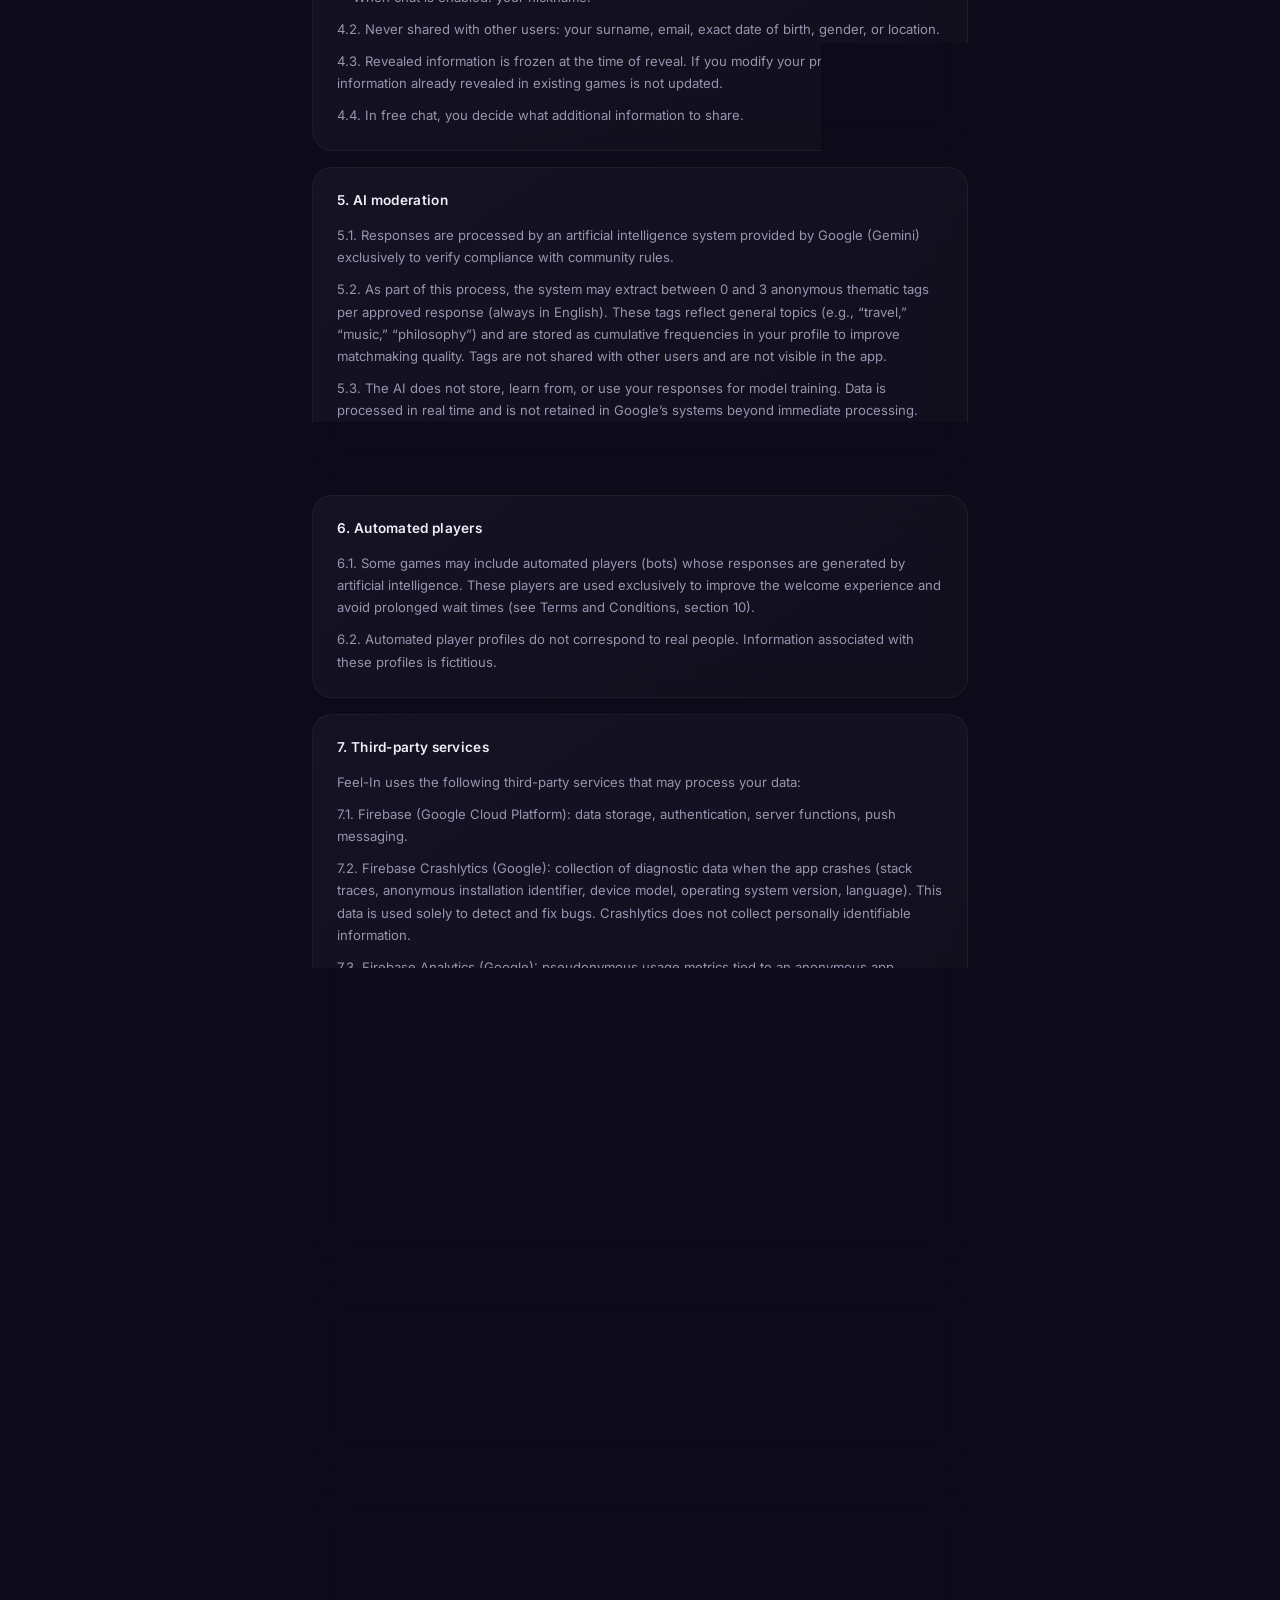
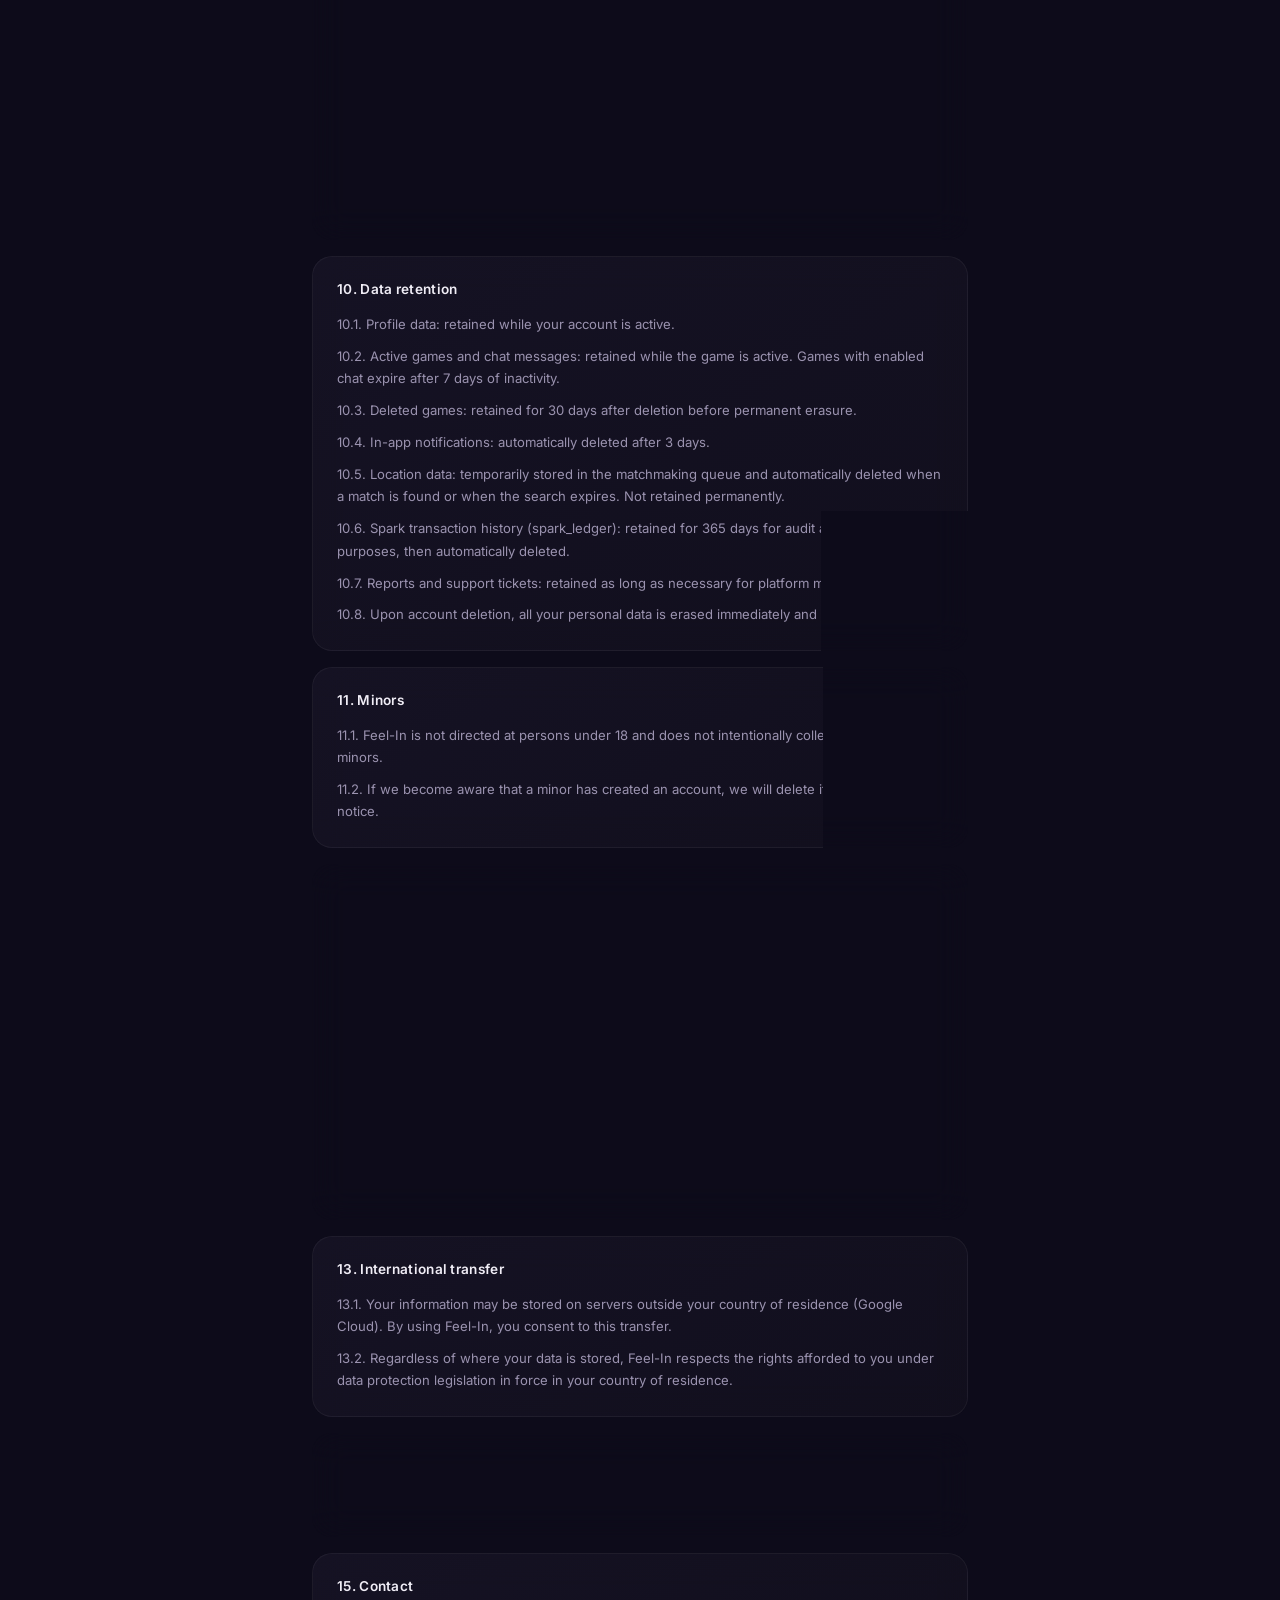
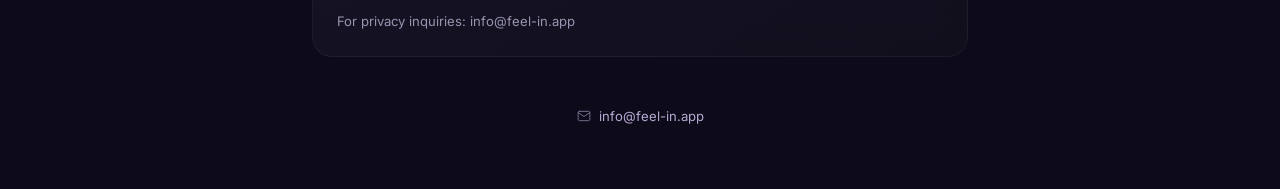
==== commit d41aeac9: "new privacy" ====
--- a/privacy.html
+++ b/privacy.html
@@ -264,7 +264,7 @@
             es: {
                 back: 'Volver',
                 title: 'Privacy Policy',
-                updated: 'Last updated: April 2026',
+                updated: 'Last updated: May 2026',
                 intro: 'En Feel-In valoramos tu privacidad. Esta privacy policy describe qu\u00e9 informaci\u00f3n recopilamos, c\u00f3mo la utilizamos, cu\u00e1les son tus derechos y con qu\u00e9 base legal tratamos tus datos.',
                 sections: [
                     {
@@ -273,8 +273,9 @@
                             '1.1. Informaci\u00f3n de registro: nombre, apellido, nickname, email (del proveedor de autenticaci\u00f3n), fecha de nacimiento, g\u00e9nero, pa\u00eds, avatar seleccionado.',
                             '1.2. Informaci\u00f3n generada por el uso: respuestas a preguntas, mensajes de chat, evaluaciones (me gusta/no me gusta), historial de partidas, reportes de usuarios, reportes de preguntas, tickets de soporte, transacciones de Spark, preferencias de notificaciones, partidas ocultas.',
                             '1.3. Informaci\u00f3n derivada: etiquetas tem\u00e1ticas de inter\u00e9s extra\u00eddas autom\u00e1ticamente de tus respuestas aprobadas (ver secci\u00f3n 5).',
-                            '1.4. Informaci\u00f3n t\u00e9cnica: identificador de dispositivo (para notificaciones push), idioma del dispositivo, informaci\u00f3n de autenticaci\u00f3n, datos de interacci\u00f3n con anuncios publicitarios (recopilados por Google AdMob).',
-                            '1.5. Informaci\u00f3n de ubicaci\u00f3n (opcional): si activ\u00e1s la funci\u00f3n de ubicaci\u00f3n, recopilamos tu posici\u00f3n geogr\u00e1fica aproximada (latitud y longitud) exclusivamente al momento de crear una partida. Esta informaci\u00f3n es opcional y pod\u00e9s activarla o desactivarla en cualquier momento desde la configuraci\u00f3n de la app o durante el registro.'
+                            '1.4. Informaci\u00f3n t\u00e9cnica: identificador de dispositivo (para notificaciones push), idioma del dispositivo, informaci\u00f3n de autenticaci\u00f3n, datos de interacci\u00f3n con anuncios publicitarios (recopilados por Google AdMob), datos de diagn\u00f3stico de fallos (stack traces, modelo y versi\u00f3n del sistema operativo, recopilados por Firebase Crashlytics cuando ocurre un error).',
+                            '1.5. Informaci\u00f3n de ubicaci\u00f3n (opcional): si activ\u00e1s la funci\u00f3n de ubicaci\u00f3n, recopilamos tu posici\u00f3n geogr\u00e1fica aproximada (latitud y longitud) exclusivamente al momento de crear una partida. Esta informaci\u00f3n es opcional y pod\u00e9s activarla o desactivarla en cualquier momento desde la configuraci\u00f3n de la app o durante el registro.',
+                            '1.6. Historial de transacciones de Spark: cada operaci\u00f3n que modifica tu balance de Spark (compras, recompensas por video, costos de partida, recargas, reembolsos) queda registrada en un libro de transacciones interno con fecha, monto y motivo. Este registro se conserva durante 365 d\u00edas con fines de auditor\u00eda y soporte (ver secci\u00f3n 10).'
                         ]
                     },
                     {
@@ -324,9 +325,11 @@
                         items: [
                             'Feel-In utiliza los siguientes servicios de terceros que pueden procesar tus datos:',
                             '7.1. Firebase (Google Cloud Platform): almacenamiento de datos, autenticaci\u00f3n, funciones de servidor, mensajer\u00eda push.',
-                            '7.2. Google Gemini: moderaci\u00f3n de respuestas y extracci\u00f3n de etiquetas tem\u00e1ticas.',
-                            '7.3. Google AdMob: exhibici\u00f3n de anuncios publicitarios. AdMob puede recopilar identificadores de dispositivo, datos de interacci\u00f3n con anuncios y otra informaci\u00f3n t\u00e9cnica para personalizaci\u00f3n publicitaria. Pod\u00e9s gestionar tus preferencias de publicidad personalizada desde la configuraci\u00f3n de tu dispositivo.',
-                            '7.4. RevenueCat: procesamiento de compras dentro de la aplicaci\u00f3n. RevenueCat recibe informaci\u00f3n de transacciones y datos de la plataforma de pago (Apple/Google) necesarios para gestionar las compras.',
+                            '7.2. Firebase Crashlytics (Google): recopilaci\u00f3n de datos de diagn\u00f3stico cuando la app sufre un fallo (stack traces, identificador an\u00f3nimo de instalaci\u00f3n, modelo de dispositivo, versi\u00f3n del sistema operativo, idioma). Estos datos se utilizan exclusivamente para detectar y corregir errores. Crashlytics no recopila informaci\u00f3n personalmente identificable.',
+                            '7.3. Firebase Analytics (Google): m\u00e9tricas de uso pseud\u00f3nimas asociadas a un identificador an\u00f3nimo de instalaci\u00f3n de la app. Procesa eventos de uso (ej. partidas creadas, compras completadas) y propiedades de perfil (ej. pa\u00eds, balance de Spark, fecha de registro). No se recopilan datos personalmente identificables ni se cruzan con otros productos de Google sin tu consentimiento.',
+                            '7.4. Google Gemini: moderaci\u00f3n de respuestas y extracci\u00f3n de etiquetas tem\u00e1ticas.',
+                            '7.5. Google AdMob: exhibici\u00f3n de anuncios publicitarios. AdMob puede recopilar identificadores de dispositivo, datos de interacci\u00f3n con anuncios y otra informaci\u00f3n t\u00e9cnica para personalizaci\u00f3n publicitaria. Pod\u00e9s gestionar tus preferencias de publicidad personalizada desde la configuraci\u00f3n de tu dispositivo.',
+                            '7.6. RevenueCat: procesamiento de compras dentro de la aplicaci\u00f3n. RevenueCat recibe informaci\u00f3n de transacciones y datos de la plataforma de pago (Apple/Google) necesarios para gestionar las compras.',
                             'Cada servicio de terceros opera bajo su propia privacy policy.'
                         ]
                     },
@@ -357,8 +360,9 @@
                             '10.3. Partidas eliminadas: se retienen 30 d\u00edas tras la eliminaci\u00f3n antes de su borrado permanente.',
                             '10.4. Notificaciones en la app: se eliminan autom\u00e1ticamente despu\u00e9s de 3 d\u00edas.',
                             '10.5. Datos de ubicaci\u00f3n: se almacenan temporalmente en la cola de emparejamiento y se eliminan autom\u00e1ticamente cuando se encuentra una conexi\u00f3n o cuando la b\u00fasqueda expira. No se conservan de forma permanente.',
-                            '10.6. Reportes y tickets de soporte: se conservan mientras sean necesarios para la gesti\u00f3n de la plataforma.',
-                            '10.7. Al eliminar tu cuenta, todos tus datos personales se borran de forma inmediata y permanente.'
+                            '10.6. Historial de transacciones de Spark (spark_ledger): se conserva durante 365 d\u00edas con fines de auditor\u00eda y soporte, luego se elimina autom\u00e1ticamente.',
+                            '10.7. Reportes y tickets de soporte: se conservan mientras sean necesarios para la gesti\u00f3n de la plataforma.',
+                            '10.8. Al eliminar tu cuenta, todos tus datos personales se borran de forma inmediata y permanente.'
                         ]
                     },
                     {
@@ -372,8 +376,9 @@
                         title: '12. Cookies y rastreo',
                         items: [
                             '12.1. Feel-In no utiliza cookies. Utiliza almacenamiento local del dispositivo para preferencias de sesi\u00f3n.',
-                            '12.2. Utilizamos Firebase Analytics para m\u00e9tricas agregadas an\u00f3nimas.',
-                            '12.3. Google AdMob puede utilizar identificadores publicitarios del dispositivo (IDFA en iOS, GAID en Android) para personalizaci\u00f3n de anuncios, sujeto a la configuraci\u00f3n de privacidad del dispositivo del usuario.'
+                            '12.2. Utilizamos Firebase Analytics para m\u00e9tricas de uso pseud\u00f3nimas (eventos de actividad y propiedades de perfil) asociadas a un identificador an\u00f3nimo de instalaci\u00f3n. Estas m\u00e9tricas se usan internamente para entender el uso del producto y mejorar la experiencia. No se cruzan con otros servicios de Google sin tu consentimiento.',
+                            '12.3. Google AdMob puede utilizar identificadores publicitarios del dispositivo (IDFA en iOS, GAID en Android) para personalizaci\u00f3n de anuncios, sujeto a la configuraci\u00f3n de privacidad del dispositivo del usuario.',
+                            '12.4. App Tracking Transparency (iOS): en dispositivos iOS, la app solicita tu autorizaci\u00f3n expl\u00edcita antes de acceder al IDFA (identificador publicitario). Si no conced\u00e9s autorizaci\u00f3n, los anuncios mostrados ser\u00e1n contextuales y no personalizados. Pod\u00e9s cambiar esta decisi\u00f3n en cualquier momento desde Ajustes \u2192 Privacidad y seguridad \u2192 Seguimiento.'
                         ]
                     },
                     {
@@ -400,7 +405,7 @@
             en: {
                 back: 'Back',
                 title: 'Privacy Policy',
-                updated: 'Last updated: April 2026',
+                updated: 'Last updated: May 2026',
                 intro: 'At Feel-In, we value your privacy. This policy describes what information we collect, how we use it, what your rights are, and the legal basis for processing your data.',
                 sections: [
                     {
@@ -409,8 +414,9 @@
                             '1.1. Registration information: name, surname, nickname, email (from authentication provider), date of birth, gender, country, selected avatar.',
                             '1.2. Usage-generated information: question responses, chat messages, evaluations (like/no like), game history, user reports, question reports, support tickets, Spark transactions, notification preferences, hidden games.',
                             '1.3. Derived information: thematic interest tags automatically extracted from your approved responses (see section 5).',
-                            '1.4. Technical information: device identifier (for push notifications), device language, authentication information, ad interaction data (collected by Google AdMob).',
-                            '1.5. Location information (optional): if you enable the location feature, we collect your approximate geographic position (latitude and longitude) exclusively at the time of creating a game. This information is optional and you can enable or disable it at any time from the app settings or during registration.'
+                            '1.4. Technical information: device identifier (for push notifications), device language, authentication information, ad interaction data (collected by Google AdMob), crash diagnostic data (stack traces, device model and operating system version, collected by Firebase Crashlytics when an error occurs).',
+                            '1.5. Location information (optional): if you enable the location feature, we collect your approximate geographic position (latitude and longitude) exclusively at the time of creating a game. This information is optional and you can enable or disable it at any time from the app settings or during registration.',
+                            '1.6. Spark transaction history: every operation that modifies your Spark balance (purchases, video rewards, game costs, recharges, refunds) is recorded in an internal ledger with date, amount and reason. This record is retained for 365 days for audit and support purposes (see section 10).'
                         ]
                     },
                     {
@@ -460,9 +466,11 @@
                         items: [
                             'Feel-In uses the following third-party services that may process your data:',
                             '7.1. Firebase (Google Cloud Platform): data storage, authentication, server functions, push messaging.',
-                            '7.2. Google Gemini: response moderation and thematic tag extraction.',
-                            '7.3. Google AdMob: ad display. AdMob may collect device identifiers, ad interaction data, and other technical information for ad personalization. You can manage your personalized advertising preferences from your device settings.',
-                            '7.4. RevenueCat: in-app purchase processing. RevenueCat receives transaction information and payment platform data (Apple/Google) necessary to manage purchases.',
+                            '7.2. Firebase Crashlytics (Google): collection of diagnostic data when the app crashes (stack traces, anonymous installation identifier, device model, operating system version, language). This data is used solely to detect and fix bugs. Crashlytics does not collect personally identifiable information.',
+                            '7.3. Firebase Analytics (Google): pseudonymous usage metrics tied to an anonymous app installation identifier. Processes usage events (e.g., games created, purchases completed) and profile properties (e.g., country, Spark balance, registration date). No personally identifiable data is collected, nor is data cross-referenced with other Google products without your consent.',
+                            '7.4. Google Gemini: response moderation and thematic tag extraction.',
+                            '7.5. Google AdMob: ad display. AdMob may collect device identifiers, ad interaction data, and other technical information for ad personalization. You can manage your personalized advertising preferences from your device settings.',
+                            '7.6. RevenueCat: in-app purchase processing. RevenueCat receives transaction information and payment platform data (Apple/Google) necessary to manage purchases.',
                             'Each third-party service operates under its own privacy policy.'
                         ]
                     },
@@ -493,8 +501,9 @@
                             '10.3. Deleted games: retained for 30 days after deletion before permanent erasure.',
                             '10.4. In-app notifications: automatically deleted after 3 days.',
                             '10.5. Location data: temporarily stored in the matchmaking queue and automatically deleted when a match is found or when the search expires. Not retained permanently.',
-                            '10.6. Reports and support tickets: retained as long as necessary for platform management.',
-                            '10.7. Upon account deletion, all your personal data is erased immediately and permanently.'
+                            '10.6. Spark transaction history (spark_ledger): retained for 365 days for audit and support purposes, then automatically deleted.',
+                            '10.7. Reports and support tickets: retained as long as necessary for platform management.',
+                            '10.8. Upon account deletion, all your personal data is erased immediately and permanently.'
                         ]
                     },
                     {
@@ -508,8 +517,9 @@
                         title: '12. Cookies and tracking',
                         items: [
                             '12.1. Feel-In does not use cookies. It uses local device storage for session preferences.',
-                            '12.2. We use Firebase Analytics for aggregated anonymous metrics.',
-                            '12.3. Google AdMob may use device advertising identifiers (IDFA on iOS, GAID on Android) for ad personalization, subject to the user\u2019s device privacy settings.'
+                            '12.2. We use Firebase Analytics for pseudonymous usage metrics (activity events and profile properties) tied to an anonymous app installation identifier. These metrics are used internally to understand product usage and improve the experience. They are not cross-referenced with other Google services without your consent.',
+                            '12.3. Google AdMob may use device advertising identifiers (IDFA on iOS, GAID on Android) for ad personalization, subject to the user\u2019s device privacy settings.',
+                            '12.4. App Tracking Transparency (iOS): on iOS devices, the app requests your explicit authorization before accessing the IDFA (advertising identifier). If you do not grant authorization, ads displayed will be contextual rather than personalized. You can change this decision at any time from Settings \u2192 Privacy & Security \u2192 Tracking.'
                         ]
                     },
                     {
@@ -536,7 +546,7 @@
             pt: {
                 back: 'Voltar',
                 title: 'Privacy Policy',
-                updated: 'Last updated: April 2026',
+                updated: 'Last updated: May 2026',
                 intro: 'No Feel-In, valorizamos sua privacidade. Esta privacy policy descreve quais informa\u00e7\u00f5es coletamos, como as utilizamos, quais s\u00e3o seus direitos e a base legal para o tratamento dos seus dados.',
                 sections: [
                     {
@@ -545,8 +555,9 @@
                             '1.1. Informa\u00e7\u00f5es de registro: nome, sobrenome, apelido, email (do provedor de autentica\u00e7\u00e3o), data de nascimento, g\u00eanero, pa\u00eds, avatar selecionado.',
                             '1.2. Informa\u00e7\u00f5es geradas pelo uso: respostas a perguntas, mensagens de chat, avalia\u00e7\u00f5es (gostei/n\u00e3o gostei), hist\u00f3rico de partidas, den\u00fancias de usu\u00e1rios, den\u00fancias de perguntas, tickets de suporte, transa\u00e7\u00f5es de Spark, prefer\u00eancias de notifica\u00e7\u00f5es, partidas ocultas.',
                             '1.3. Informa\u00e7\u00f5es derivadas: etiquetas tem\u00e1ticas de interesse extra\u00eddas automaticamente de suas respostas aprovadas (veja se\u00e7\u00e3o 5).',
-                            '1.4. Informa\u00e7\u00f5es t\u00e9cnicas: identificador de dispositivo (para notifica\u00e7\u00f5es push), idioma do dispositivo, informa\u00e7\u00f5es de autentica\u00e7\u00e3o, dados de intera\u00e7\u00e3o com an\u00fancios publicit\u00e1rios (coletados pelo Google AdMob).',
-                            '1.5. Informa\u00e7\u00f5es de localiza\u00e7\u00e3o (opcional): se voc\u00ea ativar a fun\u00e7\u00e3o de localiza\u00e7\u00e3o, coletamos sua posi\u00e7\u00e3o geogr\u00e1fica aproximada (latitude e longitude) exclusivamente no momento de criar uma partida. Essa informa\u00e7\u00e3o \u00e9 opcional e voc\u00ea pode ativ\u00e1-la ou desativ\u00e1-la a qualquer momento nas configura\u00e7\u00f5es do app ou durante o registro.'
+                            '1.4. Informa\u00e7\u00f5es t\u00e9cnicas: identificador de dispositivo (para notifica\u00e7\u00f5es push), idioma do dispositivo, informa\u00e7\u00f5es de autentica\u00e7\u00e3o, dados de intera\u00e7\u00e3o com an\u00fancios publicit\u00e1rios (coletados pelo Google AdMob), dados de diagn\u00f3stico de falhas (stack traces, modelo e vers\u00e3o do sistema operacional, coletados pelo Firebase Crashlytics quando ocorre um erro).',
+                            '1.5. Informa\u00e7\u00f5es de localiza\u00e7\u00e3o (opcional): se voc\u00ea ativar a fun\u00e7\u00e3o de localiza\u00e7\u00e3o, coletamos sua posi\u00e7\u00e3o geogr\u00e1fica aproximada (latitude e longitude) exclusivamente no momento de criar uma partida. Essa informa\u00e7\u00e3o \u00e9 opcional e voc\u00ea pode ativ\u00e1-la ou desativ\u00e1-la a qualquer momento nas configura\u00e7\u00f5es do app ou durante o registro.',
+                            '1.6. Hist\u00f3rico de transa\u00e7\u00f5es de Spark: cada opera\u00e7\u00e3o que modifica seu saldo de Spark (compras, recompensas por v\u00eddeo, custos de partida, recargas, reembolsos) fica registrada em um livro de transa\u00e7\u00f5es interno com data, valor e motivo. Esse registro \u00e9 conservado por 365 dias para fins de auditoria e suporte (veja se\u00e7\u00e3o 10).'
                         ]
                     },
                     {
@@ -596,9 +607,11 @@
                         items: [
                             'O Feel-In utiliza os seguintes servi\u00e7os de terceiros que podem tratar seus dados:',
                             '7.1. Firebase (Google Cloud Platform): armazenamento de dados, autentica\u00e7\u00e3o, fun\u00e7\u00f5es de servidor, mensagens push.',
-                            '7.2. Google Gemini: modera\u00e7\u00e3o de respostas e extra\u00e7\u00e3o de etiquetas tem\u00e1ticas.',
-                            '7.3. Google AdMob: exibi\u00e7\u00e3o de an\u00fancios publicit\u00e1rios. O AdMob pode coletar identificadores de dispositivo, dados de intera\u00e7\u00e3o com an\u00fancios e outras informa\u00e7\u00f5es t\u00e9cnicas para personaliza\u00e7\u00e3o publicit\u00e1ria. Voc\u00ea pode gerenciar suas prefer\u00eancias de publicidade personalizada nas configura\u00e7\u00f5es do seu dispositivo.',
-                            '7.4. RevenueCat: processamento de compras dentro do aplicativo. A RevenueCat recebe informa\u00e7\u00f5es de transa\u00e7\u00f5es e dados da plataforma de pagamento (Apple/Google) necess\u00e1rios para gerenciar as compras.',
+                            '7.2. Firebase Crashlytics (Google): coleta de dados de diagn\u00f3stico quando o app sofre uma falha (stack traces, identificador an\u00f4nimo de instala\u00e7\u00e3o, modelo de dispositivo, vers\u00e3o do sistema operacional, idioma). Esses dados s\u00e3o utilizados exclusivamente para detectar e corrigir erros. O Crashlytics n\u00e3o coleta informa\u00e7\u00f5es pessoalmente identific\u00e1veis.',
+                            '7.3. Firebase Analytics (Google): m\u00e9tricas de uso pseud\u00f4nimas associadas a um identificador an\u00f4nimo de instala\u00e7\u00e3o do app. Processa eventos de uso (ex: partidas criadas, compras conclu\u00eddas) e propriedades de perfil (ex: pa\u00eds, saldo de Spark, data de registro). N\u00e3o s\u00e3o coletados dados pessoalmente identific\u00e1veis nem cruzados com outros produtos do Google sem seu consentimento.',
+                            '7.4. Google Gemini: modera\u00e7\u00e3o de respostas e extra\u00e7\u00e3o de etiquetas tem\u00e1ticas.',
+                            '7.5. Google AdMob: exibi\u00e7\u00e3o de an\u00fancios publicit\u00e1rios. O AdMob pode coletar identificadores de dispositivo, dados de intera\u00e7\u00e3o com an\u00fancios e outras informa\u00e7\u00f5es t\u00e9cnicas para personaliza\u00e7\u00e3o publicit\u00e1ria. Voc\u00ea pode gerenciar suas prefer\u00eancias de publicidade personalizada nas configura\u00e7\u00f5es do seu dispositivo.',
+                            '7.6. RevenueCat: processamento de compras dentro do aplicativo. A RevenueCat recebe informa\u00e7\u00f5es de transa\u00e7\u00f5es e dados da plataforma de pagamento (Apple/Google) necess\u00e1rios para gerenciar as compras.',
                             'Cada servi\u00e7o de terceiros opera sob sua pr\u00f3pria privacy policy.'
                         ]
                     },
@@ -629,8 +642,9 @@
                             '10.3. Partidas eliminadas: retidas por 30 dias ap\u00f3s a elimina\u00e7\u00e3o antes da exclus\u00e3o permanente.',
                             '10.4. Notifica\u00e7\u00f5es no app: eliminadas automaticamente ap\u00f3s 3 dias.',
                             '10.5. Dados de localiza\u00e7\u00e3o: armazenados temporariamente na fila de emparelhamento e eliminados automaticamente quando uma conex\u00e3o \u00e9 encontrada ou quando a busca expira. N\u00e3o s\u00e3o conservados de forma permanente.',
-                            '10.6. Den\u00fancias e tickets de suporte: conservados enquanto forem necess\u00e1rios para a gest\u00e3o da plataforma.',
-                            '10.7. Ao eliminar sua conta, todos os seus dados pessoais s\u00e3o apagados de forma imediata e permanente.'
+                            '10.6. Hist\u00f3rico de transa\u00e7\u00f5es de Spark (spark_ledger): conservado por 365 dias para fins de auditoria e suporte, sendo ent\u00e3o eliminado automaticamente.',
+                            '10.7. Den\u00fancias e tickets de suporte: conservados enquanto forem necess\u00e1rios para a gest\u00e3o da plataforma.',
+                            '10.8. Ao eliminar sua conta, todos os seus dados pessoais s\u00e3o apagados de forma imediata e permanente.'
                         ]
                     },
                     {
@@ -644,8 +658,9 @@
                         title: '12. Cookies e rastreamento',
                         items: [
                             '12.1. O Feel-In n\u00e3o utiliza cookies. Utiliza armazenamento local do dispositivo para prefer\u00eancias de sess\u00e3o.',
-                            '12.2. Utilizamos o Firebase Analytics para m\u00e9tricas agregadas an\u00f4nimas.',
-                            '12.3. O Google AdMob pode utilizar identificadores publicit\u00e1rios do dispositivo (IDFA no iOS, GAID no Android) para personaliza\u00e7\u00e3o de an\u00fancios, sujeito \u00e0s configura\u00e7\u00f5es de privacidade do dispositivo do usu\u00e1rio.'
+                            '12.2. Utilizamos o Firebase Analytics para m\u00e9tricas de uso pseud\u00f4nimas (eventos de atividade e propriedades de perfil) associadas a um identificador an\u00f4nimo de instala\u00e7\u00e3o. Essas m\u00e9tricas s\u00e3o usadas internamente para entender o uso do produto e melhorar a experi\u00eancia. N\u00e3o s\u00e3o cruzadas com outros servi\u00e7os do Google sem o seu consentimento.',
+                            '12.3. O Google AdMob pode utilizar identificadores publicit\u00e1rios do dispositivo (IDFA no iOS, GAID no Android) para personaliza\u00e7\u00e3o de an\u00fancios, sujeito \u00e0s configura\u00e7\u00f5es de privacidade do dispositivo do usu\u00e1rio.',
+                            '12.4. App Tracking Transparency (iOS): em dispositivos iOS, o app solicita sua autoriza\u00e7\u00e3o expl\u00edcita antes de acessar o IDFA (identificador publicit\u00e1rio). Se voc\u00ea n\u00e3o conceder autoriza\u00e7\u00e3o, os an\u00fancios exibidos ser\u00e3o contextuais e n\u00e3o personalizados. Voc\u00ea pode alterar essa decis\u00e3o a qualquer momento em Ajustes \u2192 Privacidade e Seguran\u00e7a \u2192 Rastreamento.'
                         ]
                     },
                     {
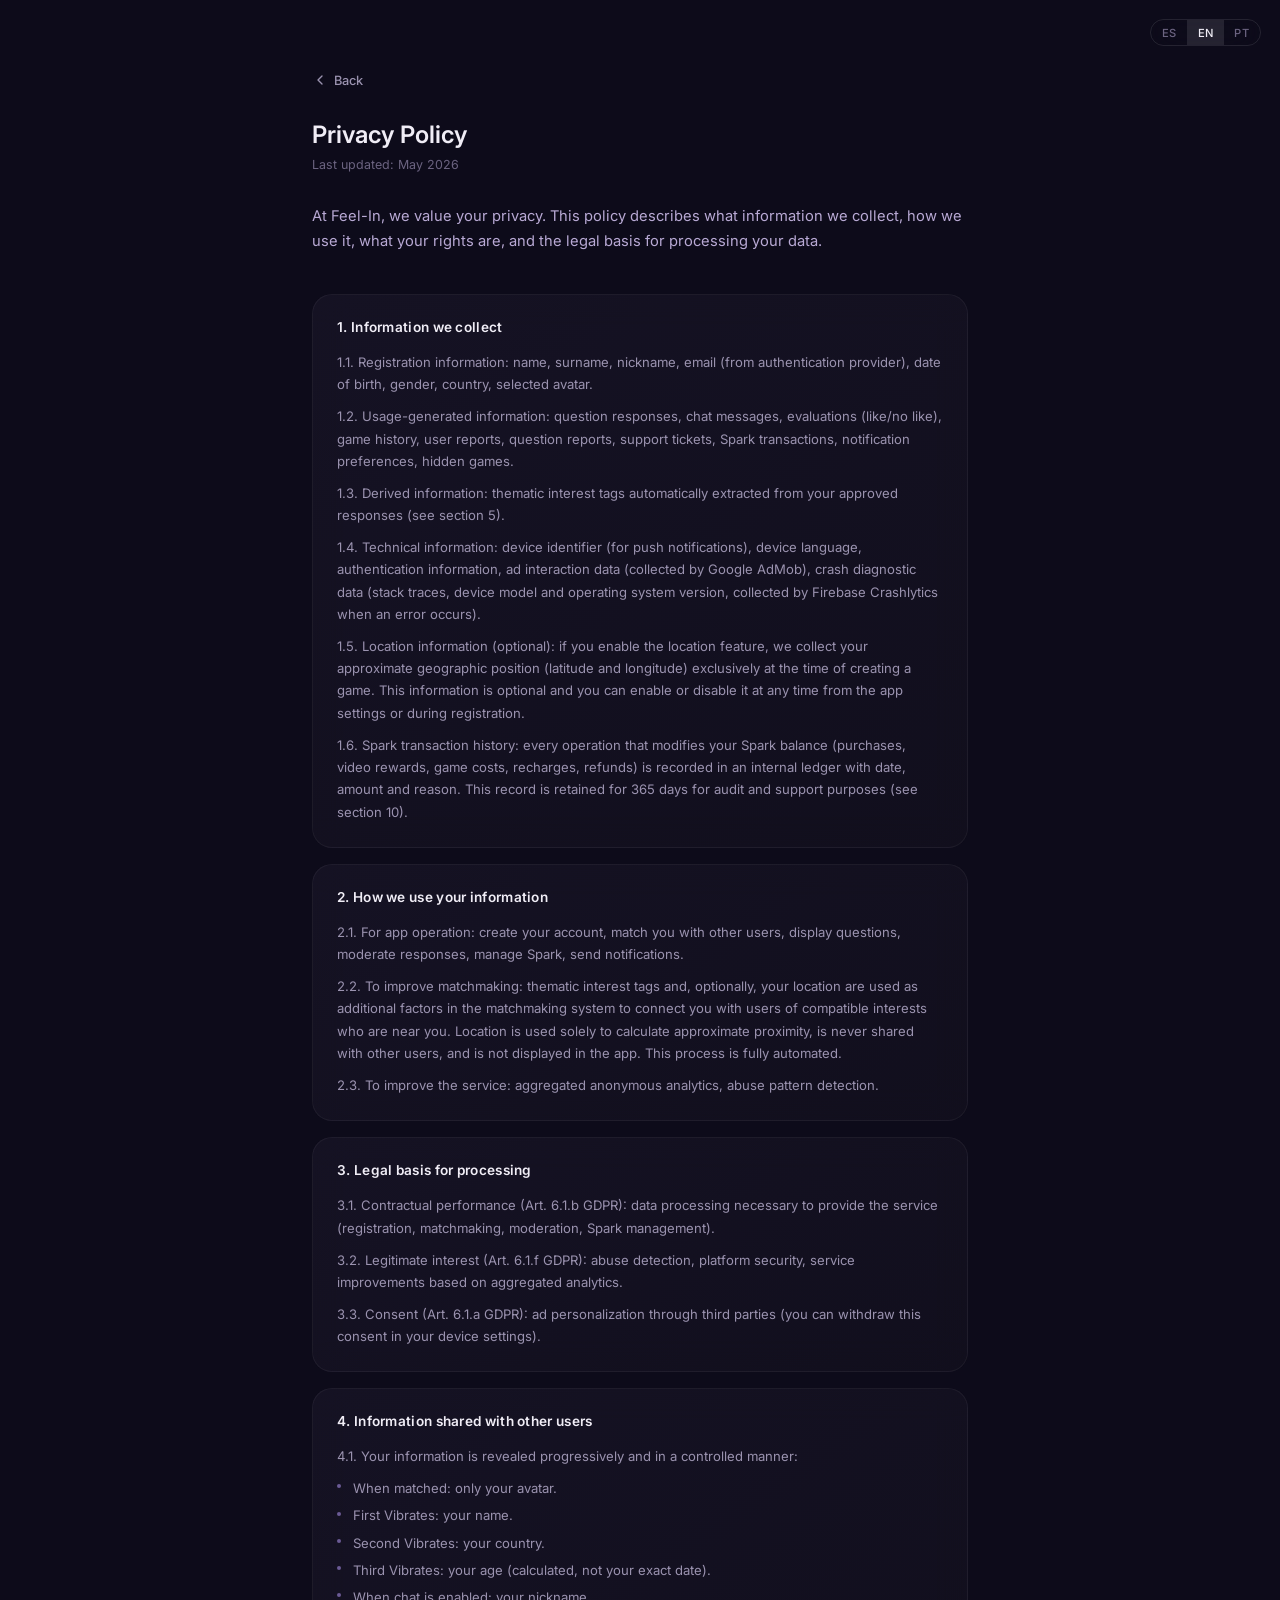
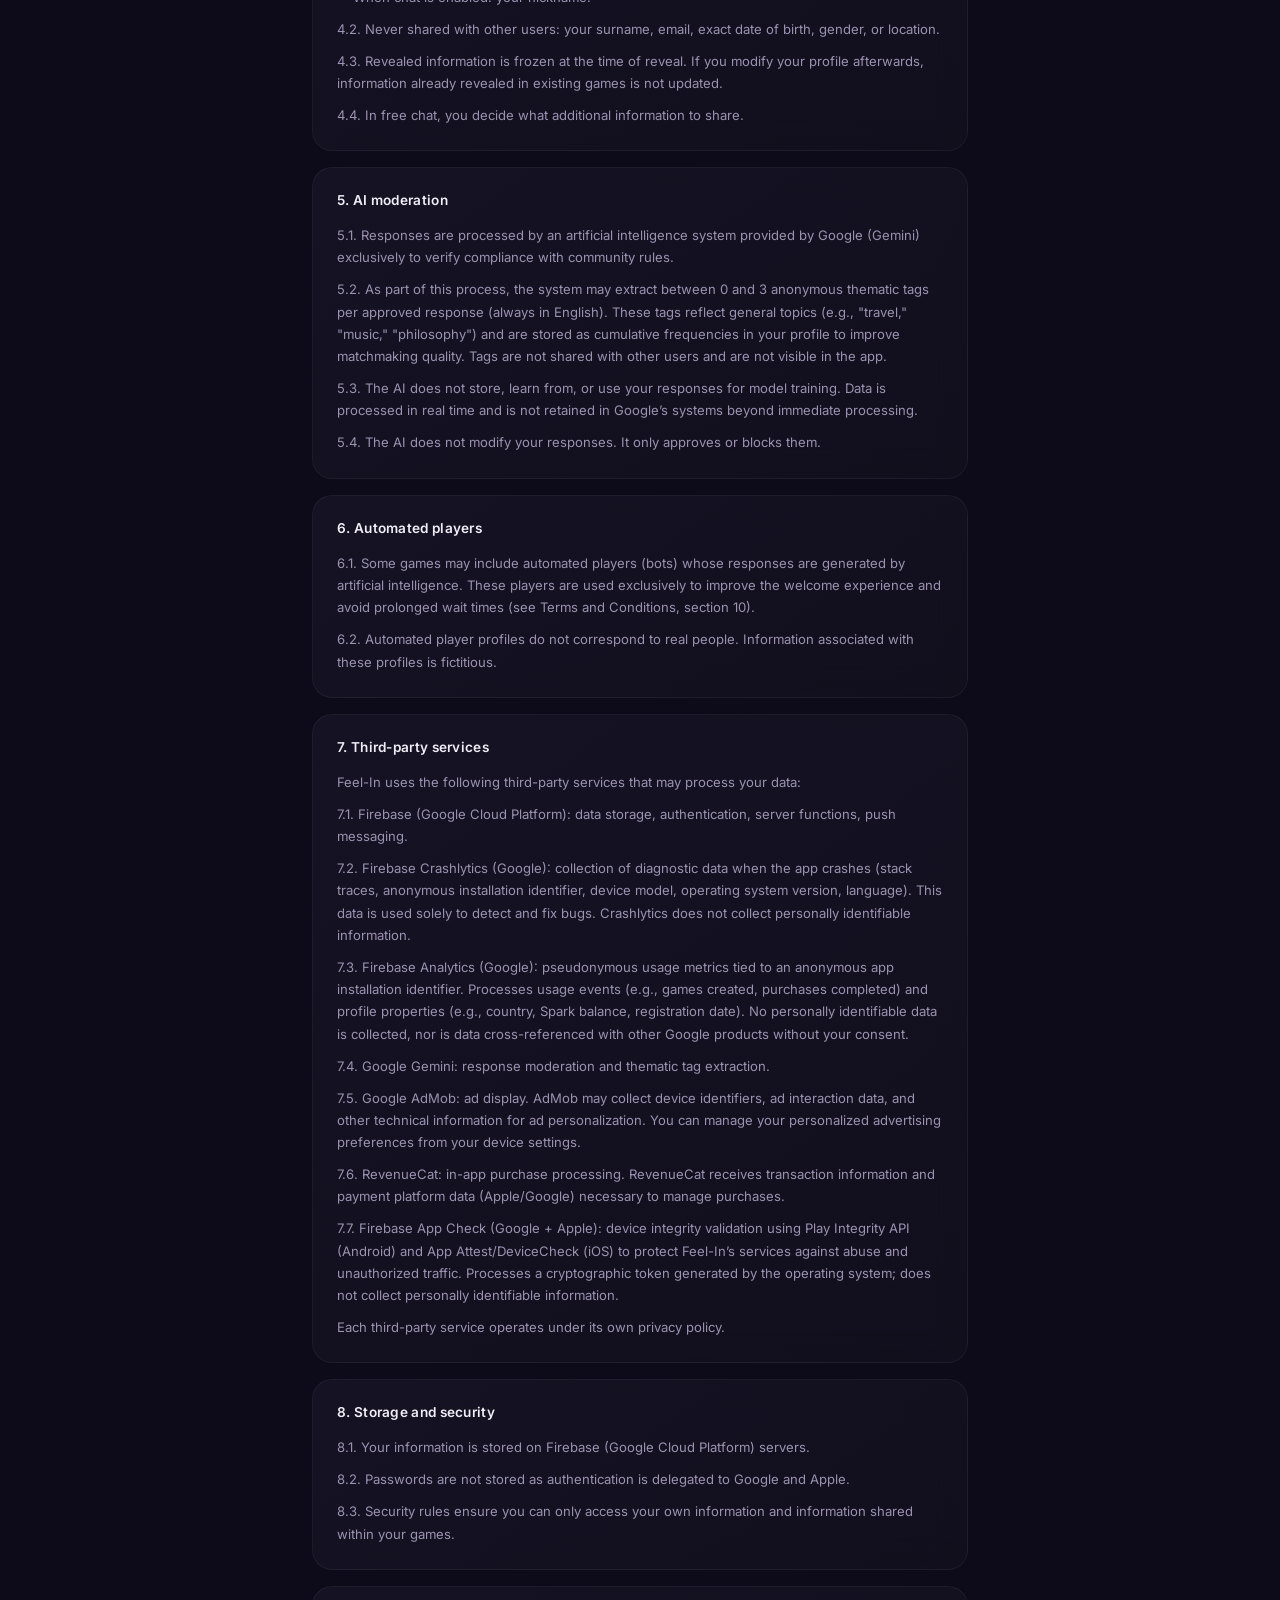
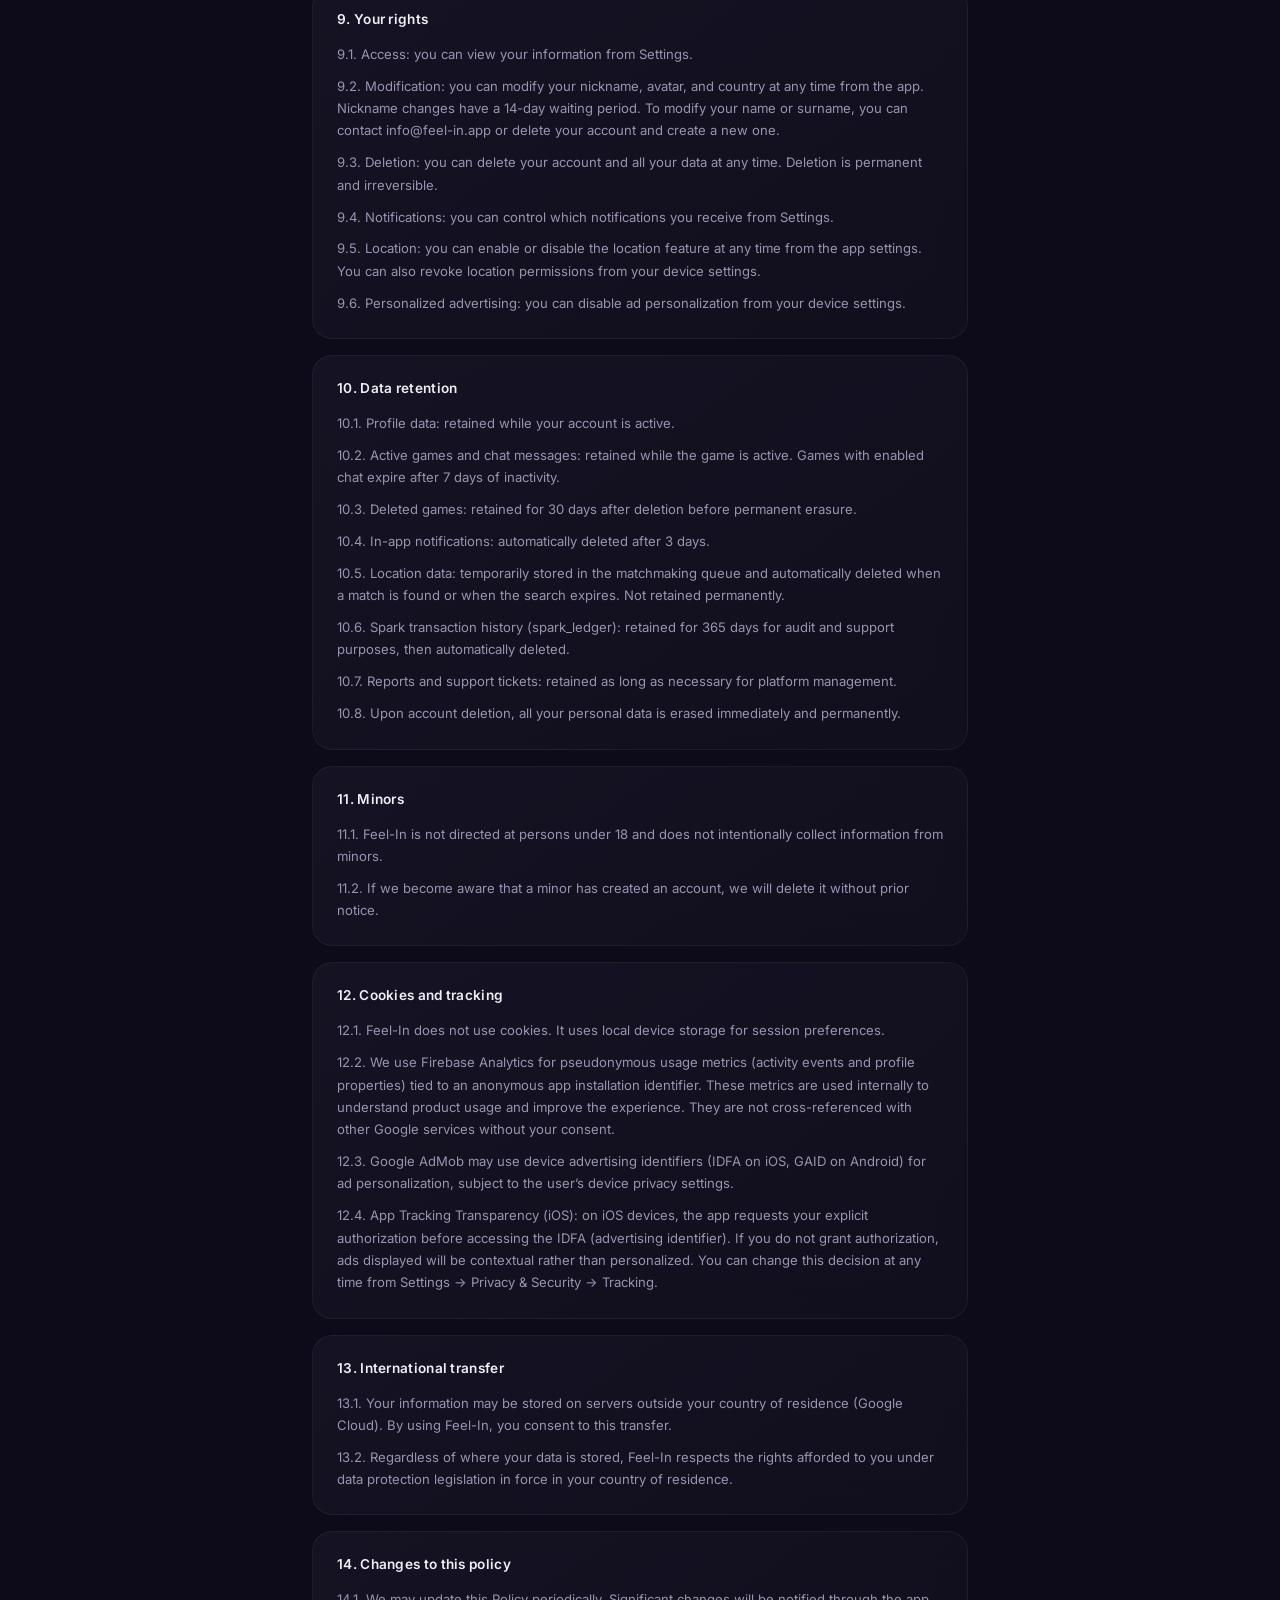
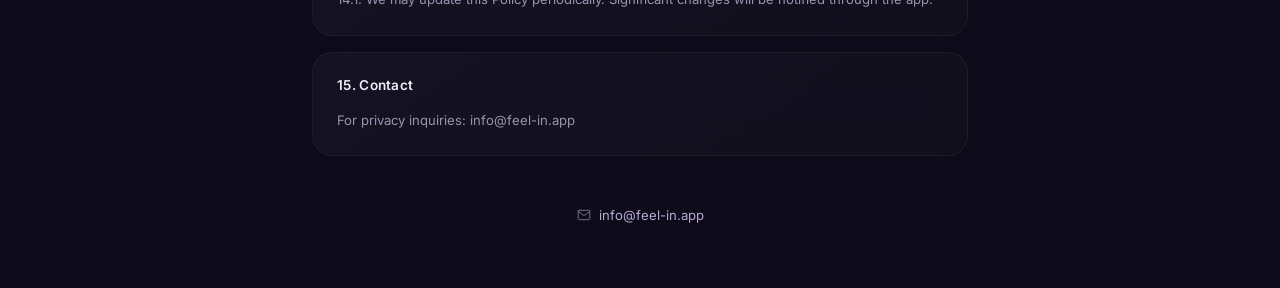
==== commit 7d6aa011: "update privacy policy: add Firebase App Check, fix back link, localize titles - Add section 7.7 docu" ====
--- a/privacy.html
+++ b/privacy.html
@@ -240,7 +240,7 @@
     </div>
 
     <div class="container">
-        <a href="index.html" class="back-link">
+        <a href="/" class="back-link">
             <svg viewBox="0 0 24 24" fill="none" stroke="currentColor" stroke-width="2" stroke-linecap="round" stroke-linejoin="round"><polyline points="15 18 9 12 15 6"></polyline></svg>
             <span id="back-text">Volver</span>
         </a>
@@ -263,135 +263,136 @@
         var content = {
             es: {
                 back: 'Volver',
-                title: 'Privacy Policy',
-                updated: 'Last updated: May 2026',
-                intro: 'En Feel-In valoramos tu privacidad. Esta privacy policy describe qu\u00e9 informaci\u00f3n recopilamos, c\u00f3mo la utilizamos, cu\u00e1les son tus derechos y con qu\u00e9 base legal tratamos tus datos.',
+                title: 'Política de Privacidad',
+                updated: 'Última actualización: Mayo 2026',
+                intro: 'En Feel-In valoramos tu privacidad. Esta política describe qué información recopilamos, cómo la utilizamos, cuáles son tus derechos y con qué base legal tratamos tus datos.',
                 sections: [
                     {
-                        title: '1. Informaci\u00f3n que recopilamos',
-                        items: [
-                            '1.1. Informaci\u00f3n de registro: nombre, apellido, nickname, email (del proveedor de autenticaci\u00f3n), fecha de nacimiento, g\u00e9nero, pa\u00eds, avatar seleccionado.',
-                            '1.2. Informaci\u00f3n generada por el uso: respuestas a preguntas, mensajes de chat, evaluaciones (me gusta/no me gusta), historial de partidas, reportes de usuarios, reportes de preguntas, tickets de soporte, transacciones de Spark, preferencias de notificaciones, partidas ocultas.',
-                            '1.3. Informaci\u00f3n derivada: etiquetas tem\u00e1ticas de inter\u00e9s extra\u00eddas autom\u00e1ticamente de tus respuestas aprobadas (ver secci\u00f3n 5).',
-                            '1.4. Informaci\u00f3n t\u00e9cnica: identificador de dispositivo (para notificaciones push), idioma del dispositivo, informaci\u00f3n de autenticaci\u00f3n, datos de interacci\u00f3n con anuncios publicitarios (recopilados por Google AdMob), datos de diagn\u00f3stico de fallos (stack traces, modelo y versi\u00f3n del sistema operativo, recopilados por Firebase Crashlytics cuando ocurre un error).',
-                            '1.5. Informaci\u00f3n de ubicaci\u00f3n (opcional): si activ\u00e1s la funci\u00f3n de ubicaci\u00f3n, recopilamos tu posici\u00f3n geogr\u00e1fica aproximada (latitud y longitud) exclusivamente al momento de crear una partida. Esta informaci\u00f3n es opcional y pod\u00e9s activarla o desactivarla en cualquier momento desde la configuraci\u00f3n de la app o durante el registro.',
-                            '1.6. Historial de transacciones de Spark: cada operaci\u00f3n que modifica tu balance de Spark (compras, recompensas por video, costos de partida, recargas, reembolsos) queda registrada en un libro de transacciones interno con fecha, monto y motivo. Este registro se conserva durante 365 d\u00edas con fines de auditor\u00eda y soporte (ver secci\u00f3n 10).'
-                        ]
-                    },
-                    {
-                        title: '2. C\u00f3mo utilizamos tu informaci\u00f3n',
+                        title: '1. Información que recopilamos',
+                        items: [
+                            '1.1. Información de registro: nombre, apellido, nickname, email (del proveedor de autenticación), fecha de nacimiento, género, país, avatar seleccionado.',
+                            '1.2. Información generada por el uso: respuestas a preguntas, mensajes de chat, evaluaciones (me gusta/no me gusta), historial de partidas, reportes de usuarios, reportes de preguntas, tickets de soporte, transacciones de Spark, preferencias de notificaciones, partidas ocultas.',
+                            '1.3. Información derivada: etiquetas temáticas de interés extraídas automáticamente de tus respuestas aprobadas (ver sección 5).',
+                            '1.4. Información técnica: identificador de dispositivo (para notificaciones push), idioma del dispositivo, información de autenticación, datos de interacción con anuncios publicitarios (recopilados por Google AdMob), datos de diagnóstico de fallos (stack traces, modelo y versión del sistema operativo, recopilados por Firebase Crashlytics cuando ocurre un error).',
+                            '1.5. Información de ubicación (opcional): si activás la función de ubicación, recopilamos tu posición geográfica aproximada (latitud y longitud) exclusivamente al momento de crear una partida. Esta información es opcional y podés activarla o desactivarla en cualquier momento desde la configuración de la app o durante el registro.',
+                            '1.6. Historial de transacciones de Spark: cada operación que modifica tu balance de Spark (compras, recompensas por video, costos de partida, recargas, reembolsos) queda registrada en un libro de transacciones interno con fecha, monto y motivo. Este registro se conserva durante 365 días con fines de auditoría y soporte (ver sección 10).'
+                        ]
+                    },
+                    {
+                        title: '2. Cómo utilizamos tu información',
                         items: [
                             '2.1. Para el funcionamiento de la app: crear tu cuenta, emparejarte con otros usuarios, mostrar preguntas, moderar respuestas, gestionar Spark, enviar notificaciones.',
-                            '2.2. Para mejorar el emparejamiento: las etiquetas tem\u00e1ticas de inter\u00e9s y, opcionalmente, tu ubicaci\u00f3n se utilizan como factores adicionales en el sistema de emparejamiento para conectarte con usuarios de intereses compatibles y cercanos a vos. La ubicaci\u00f3n se usa \u00fanicamente para calcular proximidad aproximada, nunca se comparte con otros usuarios ni se muestra en la app. Este proceso es completamente automatizado.',
-                            '2.3. Para mejorar el servicio: anal\u00edtica agregada y an\u00f3nima, detecci\u00f3n de patrones de abuso.'
+                            '2.2. Para mejorar el emparejamiento: las etiquetas temáticas de interés y, opcionalmente, tu ubicación se utilizan como factores adicionales en el sistema de emparejamiento para conectarte con usuarios de intereses compatibles y cercanos a vos. La ubicación se usa únicamente para calcular proximidad aproximada, nunca se comparte con otros usuarios ni se muestra en la app. Este proceso es completamente automatizado.',
+                            '2.3. Para mejorar el servicio: analítica agregada y anónima, detección de patrones de abuso.'
                         ]
                     },
                     {
                         title: '3. Base legal del tratamiento',
                         items: [
-                            '3.1. Ejecuci\u00f3n contractual (Art. 6.1.b RGPD): el tratamiento de datos necesario para prestar el servicio (registro, emparejamiento, moderaci\u00f3n, gesti\u00f3n de Spark).',
-                            '3.2. Inter\u00e9s leg\u00edtimo (Art. 6.1.f RGPD): detecci\u00f3n de abuso, seguridad de la plataforma, mejoras del servicio basadas en anal\u00edtica agregada.',
-                            '3.3. Consentimiento (Art. 6.1.a RGPD): personalización de publicidad a trav\u00e9s de terceros (pod\u00e9s retirar este consentimiento en la configuraci\u00f3n de tu dispositivo). La recolecci\u00f3n de ubicaci\u00f3n tambi\u00e9n se basa en tu consentimiento expl\u00edcito.'
-                        ]
-                    },
-                    {
-                        title: '4. Informaci\u00f3n compartida con otros usuarios',
-                        items: [
-                            '4.1. La revelaci\u00f3n de tu informaci\u00f3n es progresiva y controlada:',
-                            { list: ['Al emparejar: solo tu avatar.', 'Primer Resuena: tu nombre.', 'Segundo Resuena: tu pa\u00eds.', 'Tercer Resuena: tu edad (calculada, no tu fecha exacta).', 'Al habilitar chat: tu nickname.'] },
-                            '4.2. Nunca se comparte con otros usuarios: tu apellido, email, fecha de nacimiento exacta, g\u00e9nero ni ubicaci\u00f3n.',
-                            '4.3. La informaci\u00f3n revelada se congela al momento de la revelaci\u00f3n. Si modific\u00e1s tu perfil posteriormente, la informaci\u00f3n ya revelada en partidas existentes no se actualiza.',
-                            '4.4. En el chat libre, vos decid\u00eds qu\u00e9 informaci\u00f3n adicional compartir.'
-                        ]
-                    },
-                    {
-                        title: '5. Moderaci\u00f3n por inteligencia artificial',
+                            '3.1. Ejecución contractual (Art. 6.1.b RGPD): el tratamiento de datos necesario para prestar el servicio (registro, emparejamiento, moderación, gestión de Spark).',
+                            '3.2. Interés legítimo (Art. 6.1.f RGPD): detección de abuso, seguridad de la plataforma, mejoras del servicio basadas en analítica agregada.',
+                            '3.3. Consentimiento (Art. 6.1.a RGPD): personalización de publicidad a través de terceros (podés retirar este consentimiento en la configuración de tu dispositivo).'
+                        ]
+                    },
+                    {
+                        title: '4. Información compartida con otros usuarios',
+                        items: [
+                            '4.1. La revelación de tu información es progresiva y controlada:',
+                            { list: ['Al emparejar: solo tu avatar.', 'Primer Resuena: tu nombre.', 'Segundo Resuena: tu país.', 'Tercer Resuena: tu edad (calculada, no tu fecha exacta).', 'Al habilitar chat: tu nickname.'] },
+                            '4.2. Nunca se comparte con otros usuarios: tu apellido, email, fecha de nacimiento exacta, género ni ubicación.',
+                            '4.3. La información revelada se congela al momento de la revelación. Si modificás tu perfil posteriormente, la información ya revelada en partidas existentes no se actualiza.',
+                            '4.4. En el chat libre, vos decidís qué información adicional compartir.'
+                        ]
+                    },
+                    {
+                        title: '5. Moderación por inteligencia artificial',
                         items: [
                             '5.1. Las respuestas son procesadas por un sistema de inteligencia artificial proporcionado por Google (Gemini) exclusivamente para verificar cumplimiento de normas de la comunidad.',
-                            '5.2. Como parte de este proceso, el sistema puede extraer entre 0 y 3 etiquetas tem\u00e1ticas an\u00f3nimas por respuesta aprobada (siempre en ingl\u00e9s). Estas etiquetas reflejan temas generales (ej. \u201cviajes\u201d, \u201cm\u00fasica\u201d, \u201cfilosof\u00eda\u201d) y se almacenan como frecuencias acumuladas en tu perfil para mejorar la calidad del emparejamiento. Las etiquetas no se comparten con otros usuarios ni son visibles en la app.',
-                            '5.3. La IA no almacena, aprende ni utiliza tus respuestas para entrenar modelos. Los datos se procesan en tiempo real y no se retienen en los sistemas de Google m\u00e1s all\u00e1 del procesamiento inmediato.',
+                            '5.2. Como parte de este proceso, el sistema puede extraer entre 0 y 3 etiquetas temáticas anónimas por respuesta aprobada (siempre en inglés). Estas etiquetas reflejan temas generales (ej. "viajes", "música", "filosofía") y se almacenan como frecuencias acumuladas en tu perfil para mejorar la calidad del emparejamiento. Las etiquetas no se comparten con otros usuarios ni son visibles en la app.',
+                            '5.3. La IA no almacena, aprende ni utiliza tus respuestas para entrenar modelos. Los datos se procesan en tiempo real y no se retienen en los sistemas de Google más allá del procesamiento inmediato.',
                             '5.4. La IA no modifica tus respuestas. Solo las aprueba o bloquea.'
                         ]
                     },
                     {
                         title: '6. Jugadores automatizados',
                         items: [
-                            '6.1. Algunas partidas pueden incluir jugadores automatizados (bots) cuyas respuestas son generadas por inteligencia artificial. Estos jugadores se utilizan exclusivamente para mejorar la experiencia de bienvenida y evitar tiempos de espera prolongados (ver T\u00e9rminos y Condiciones, secci\u00f3n 10).',
-                            '6.2. Los perfiles de los jugadores automatizados no corresponden a personas reales. La informaci\u00f3n asociada a estos perfiles es ficticia.'
+                            '6.1. Algunas partidas pueden incluir jugadores automatizados (bots) cuyas respuestas son generadas por inteligencia artificial. Estos jugadores se utilizan exclusivamente para mejorar la experiencia de bienvenida y evitar tiempos de espera prolongados (ver Términos y Condiciones, sección 10).',
+                            '6.2. Los perfiles de los jugadores automatizados no corresponden a personas reales. La información asociada a estos perfiles es ficticia.'
                         ]
                     },
                     {
                         title: '7. Servicios de terceros',
                         items: [
                             'Feel-In utiliza los siguientes servicios de terceros que pueden procesar tus datos:',
-                            '7.1. Firebase (Google Cloud Platform): almacenamiento de datos, autenticaci\u00f3n, funciones de servidor, mensajer\u00eda push.',
-                            '7.2. Firebase Crashlytics (Google): recopilaci\u00f3n de datos de diagn\u00f3stico cuando la app sufre un fallo (stack traces, identificador an\u00f3nimo de instalaci\u00f3n, modelo de dispositivo, versi\u00f3n del sistema operativo, idioma). Estos datos se utilizan exclusivamente para detectar y corregir errores. Crashlytics no recopila informaci\u00f3n personalmente identificable.',
-                            '7.3. Firebase Analytics (Google): m\u00e9tricas de uso pseud\u00f3nimas asociadas a un identificador an\u00f3nimo de instalaci\u00f3n de la app. Procesa eventos de uso (ej. partidas creadas, compras completadas) y propiedades de perfil (ej. pa\u00eds, balance de Spark, fecha de registro). No se recopilan datos personalmente identificables ni se cruzan con otros productos de Google sin tu consentimiento.',
-                            '7.4. Google Gemini: moderaci\u00f3n de respuestas y extracci\u00f3n de etiquetas tem\u00e1ticas.',
-                            '7.5. Google AdMob: exhibici\u00f3n de anuncios publicitarios. AdMob puede recopilar identificadores de dispositivo, datos de interacci\u00f3n con anuncios y otra informaci\u00f3n t\u00e9cnica para personalizaci\u00f3n publicitaria. Pod\u00e9s gestionar tus preferencias de publicidad personalizada desde la configuraci\u00f3n de tu dispositivo.',
-                            '7.6. RevenueCat: procesamiento de compras dentro de la aplicaci\u00f3n. RevenueCat recibe informaci\u00f3n de transacciones y datos de la plataforma de pago (Apple/Google) necesarios para gestionar las compras.',
-                            'Cada servicio de terceros opera bajo su propia privacy policy.'
+                            '7.1. Firebase (Google Cloud Platform): almacenamiento de datos, autenticación, funciones de servidor, mensajería push.',
+                            '7.2. Firebase Crashlytics (Google): recopilación de datos de diagnóstico cuando la app sufre un fallo (stack traces, identificador anónimo de instalación, modelo de dispositivo, versión del sistema operativo, idioma). Estos datos se utilizan exclusivamente para detectar y corregir errores. Crashlytics no recopila información personalmente identificable.',
+                            '7.3. Firebase Analytics (Google): métricas de uso pseudónimas asociadas a un identificador anónimo de instalación de la app. Procesa eventos de uso (ej. partidas creadas, compras completadas) y propiedades de perfil (ej. país, balance de Spark, fecha de registro). No se recopilan datos personalmente identificables ni se cruzan con otros productos de Google sin tu consentimiento.',
+                            '7.4. Google Gemini: moderación de respuestas y extracción de etiquetas temáticas.',
+                            '7.5. Google AdMob: exhibición de anuncios publicitarios. AdMob puede recopilar identificadores de dispositivo, datos de interacción con anuncios y otra información técnica para personalización publicitaria. Podés gestionar tus preferencias de publicidad personalizada desde la configuración de tu dispositivo.',
+                            '7.6. RevenueCat: procesamiento de compras dentro de la aplicación. RevenueCat recibe información de transacciones y datos de la plataforma de pago (Apple/Google) necesarios para gestionar las compras.',
+                            '7.7. Firebase App Check (Google + Apple): validación de integridad del dispositivo mediante Play Integrity API (Android) y App Attest/DeviceCheck (iOS) para proteger los servicios de Feel-In contra abuso y tráfico no autorizado. Procesa un token criptográfico generado por el sistema operativo; no recopila información personalmente identificable.',
+                            'Cada servicio de terceros opera bajo su propia política de privacidad.'
                         ]
                     },
                     {
                         title: '8. Almacenamiento y seguridad',
                         items: [
-                            '8.1. Tu informaci\u00f3n se almacena en servidores de Firebase (Google Cloud Platform).',
-                            '8.2. Las contrase\u00f1as no se almacenan ya que la autenticaci\u00f3n se delega a Google y Apple.',
-                            '8.3. Las reglas de seguridad garantizan que solo puedas acceder a tu propia informaci\u00f3n y a la compartida dentro de tus partidas.'
+                            '8.1. Tu información se almacena en servidores de Firebase (Google Cloud Platform).',
+                            '8.2. Las contraseñas no se almacenan ya que la autenticación se delega a Google y Apple.',
+                            '8.3. Las reglas de seguridad garantizan que solo puedas acceder a tu propia información y a la compartida dentro de tus partidas.'
                         ]
                     },
                     {
                         title: '9. Tus derechos',
                         items: [
-                            '9.1. Acceso: pod\u00e9s ver tu informaci\u00f3n desde Configuraci\u00f3n.',
-                            '9.2. Modificaci\u00f3n: pod\u00e9s modificar tu nickname, avatar y pa\u00eds en cualquier momento desde la app. El cambio de nickname tiene un per\u00edodo de espera de 14 d\u00edas. Para modificar tu nombre o apellido, pod\u00e9s contactar a info@feel-in.app o eliminar tu cuenta y crear una nueva.',
-                            '9.3. Eliminaci\u00f3n: pod\u00e9s eliminar tu cuenta y todos tus datos en cualquier momento. La eliminaci\u00f3n es permanente e irreversible.',
-                            '9.4. Notificaciones: pod\u00e9s controlar qu\u00e9 notificaciones recib\u00eds desde Configuraci\u00f3n.',
-                            '9.5. Ubicaci\u00f3n: pod\u00e9s activar o desactivar la funci\u00f3n de ubicaci\u00f3n en cualquier momento desde la configuraci\u00f3n de la app. Tambi\u00e9n pod\u00e9s revocar el permiso de ubicaci\u00f3n desde la configuraci\u00f3n de tu dispositivo.',
-                            '9.6. Publicidad personalizada: pod\u00e9s desactivar la personalizaci\u00f3n de anuncios desde la configuraci\u00f3n de tu dispositivo.'
-                        ]
-                    },
-                    {
-                        title: '10. Retenci\u00f3n de datos',
-                        items: [
-                            '10.1. Datos de perfil: se conservan mientras tu cuenta est\u00e9 activa.',
-                            '10.2. Partidas activas y mensajes de chat: se conservan mientras la partida est\u00e9 activa. Las partidas con chat habilitado expiran tras 7 d\u00edas de inactividad.',
-                            '10.3. Partidas eliminadas: se retienen 30 d\u00edas tras la eliminaci\u00f3n antes de su borrado permanente.',
-                            '10.4. Notificaciones en la app: se eliminan autom\u00e1ticamente despu\u00e9s de 3 d\u00edas.',
-                            '10.5. Datos de ubicaci\u00f3n: se almacenan temporalmente en la cola de emparejamiento y se eliminan autom\u00e1ticamente cuando se encuentra una conexi\u00f3n o cuando la b\u00fasqueda expira. No se conservan de forma permanente.',
-                            '10.6. Historial de transacciones de Spark (spark_ledger): se conserva durante 365 d\u00edas con fines de auditor\u00eda y soporte, luego se elimina autom\u00e1ticamente.',
-                            '10.7. Reportes y tickets de soporte: se conservan mientras sean necesarios para la gesti\u00f3n de la plataforma.',
+                            '9.1. Acceso: podés ver tu información desde Configuración.',
+                            '9.2. Modificación: podés modificar tu nickname, avatar y país en cualquier momento desde la app. El cambio de nickname tiene un período de espera de 14 días. Para modificar tu nombre o apellido, podés contactar a info@feel-in.app o eliminar tu cuenta y crear una nueva.',
+                            '9.3. Eliminación: podés eliminar tu cuenta y todos tus datos en cualquier momento. La eliminación es permanente e irreversible.',
+                            '9.4. Notificaciones: podés controlar qué notificaciones recibís desde Configuración.',
+                            '9.5. Ubicación: podés activar o desactivar la función de ubicación en cualquier momento desde la configuración de la app. También podés revocar el permiso de ubicación desde la configuración de tu dispositivo.',
+                            '9.6. Publicidad personalizada: podés desactivar la personalización de anuncios desde la configuración de tu dispositivo.'
+                        ]
+                    },
+                    {
+                        title: '10. Retención de datos',
+                        items: [
+                            '10.1. Datos de perfil: se conservan mientras tu cuenta esté activa.',
+                            '10.2. Partidas activas y mensajes de chat: se conservan mientras la partida esté activa. Las partidas con chat habilitado expiran tras 7 días de inactividad.',
+                            '10.3. Partidas eliminadas: se retienen 30 días tras la eliminación antes de su borrado permanente.',
+                            '10.4. Notificaciones en la app: se eliminan automáticamente después de 3 días.',
+                            '10.5. Datos de ubicación: se almacenan temporalmente en la cola de emparejamiento y se eliminan automáticamente cuando se encuentra una conexión o cuando la búsqueda expira. No se conservan de forma permanente.',
+                            '10.6. Historial de transacciones de Spark (spark_ledger): se conserva durante 365 días con fines de auditoría y soporte, luego se elimina automáticamente.',
+                            '10.7. Reportes y tickets de soporte: se conservan mientras sean necesarios para la gestión de la plataforma.',
                             '10.8. Al eliminar tu cuenta, todos tus datos personales se borran de forma inmediata y permanente.'
                         ]
                     },
                     {
-                        title: '11. Informaci\u00f3n de menores',
-                        items: [
-                            '11.1. Feel-In no est\u00e1 dirigida a menores de 18 a\u00f1os y no recopila intencionalmente informaci\u00f3n de menores.',
+                        title: '11. Información de menores',
+                        items: [
+                            '11.1. Feel-In no está dirigida a menores de 18 años y no recopila intencionalmente información de menores.',
                             '11.2. Si tomamos conocimiento de que un menor ha creado una cuenta, la eliminaremos sin previo aviso.'
                         ]
                     },
                     {
                         title: '12. Cookies y rastreo',
                         items: [
-                            '12.1. Feel-In no utiliza cookies. Utiliza almacenamiento local del dispositivo para preferencias de sesi\u00f3n.',
-                            '12.2. Utilizamos Firebase Analytics para m\u00e9tricas de uso pseud\u00f3nimas (eventos de actividad y propiedades de perfil) asociadas a un identificador an\u00f3nimo de instalaci\u00f3n. Estas m\u00e9tricas se usan internamente para entender el uso del producto y mejorar la experiencia. No se cruzan con otros servicios de Google sin tu consentimiento.',
-                            '12.3. Google AdMob puede utilizar identificadores publicitarios del dispositivo (IDFA en iOS, GAID en Android) para personalizaci\u00f3n de anuncios, sujeto a la configuraci\u00f3n de privacidad del dispositivo del usuario.',
-                            '12.4. App Tracking Transparency (iOS): en dispositivos iOS, la app solicita tu autorizaci\u00f3n expl\u00edcita antes de acceder al IDFA (identificador publicitario). Si no conced\u00e9s autorizaci\u00f3n, los anuncios mostrados ser\u00e1n contextuales y no personalizados. Pod\u00e9s cambiar esta decisi\u00f3n en cualquier momento desde Ajustes \u2192 Privacidad y seguridad \u2192 Seguimiento.'
+                            '12.1. Feel-In no utiliza cookies. Utiliza almacenamiento local del dispositivo para preferencias de sesión.',
+                            '12.2. Utilizamos Firebase Analytics para métricas de uso pseudónimas (eventos de actividad y propiedades de perfil) asociadas a un identificador anónimo de instalación. Estas métricas se usan internamente para entender el uso del producto y mejorar la experiencia. No se cruzan con otros servicios de Google sin tu consentimiento.',
+                            '12.3. Google AdMob puede utilizar identificadores publicitarios del dispositivo (IDFA en iOS, GAID en Android) para personalización de anuncios, sujeto a la configuración de privacidad del dispositivo del usuario.',
+                            '12.4. App Tracking Transparency (iOS): en dispositivos iOS, la app solicita tu autorización explícita antes de acceder al IDFA (identificador publicitario). Si no concedés autorización, los anuncios mostrados serán contextuales y no personalizados. Podés cambiar esta decisión en cualquier momento desde Ajustes → Privacidad y seguridad → Seguimiento.'
                         ]
                     },
                     {
                         title: '13. Transferencia internacional',
                         items: [
-                            '13.1. Tu informaci\u00f3n puede almacenarse en servidores fuera de tu pa\u00eds de residencia (Google Cloud). Al usar Feel-In, consent\u00eds esta transferencia.',
-                            '13.2. Independientemente de d\u00f3nde se almacenen tus datos, Feel-In respeta los derechos que te corresponden bajo la legislaci\u00f3n de protecci\u00f3n de datos vigente en tu pa\u00eds de residencia.'
-                        ]
-                    },
-                    {
-                        title: '14. Cambios en esta privacy policy',
-                        items: [
-                            '14.1. Podemos actualizar esta Privacy Policy peri\u00f3dicamente. Los cambios significativos ser\u00e1n notificados a trav\u00e9s de la app.'
+                            '13.1. Tu información puede almacenarse en servidores fuera de tu país de residencia (Google Cloud). Al usar Feel-In, consentís esta transferencia.',
+                            '13.2. Independientemente de dónde se almacenen tus datos, Feel-In respeta los derechos que te corresponden bajo la legislación de protección de datos vigente en tu país de residencia.'
+                        ]
+                    },
+                    {
+                        title: '14. Cambios en esta política',
+                        items: [
+                            '14.1. Podemos actualizar esta Política periódicamente. Los cambios significativos serán notificados a través de la app.'
                         ]
                     },
                     {
@@ -432,7 +433,7 @@
                         items: [
                             '3.1. Contractual performance (Art. 6.1.b GDPR): data processing necessary to provide the service (registration, matchmaking, moderation, Spark management).',
                             '3.2. Legitimate interest (Art. 6.1.f GDPR): abuse detection, platform security, service improvements based on aggregated analytics.',
-                            '3.3. Consent (Art. 6.1.a GDPR): ad personalization through third parties (you can withdraw this consent in your device settings). Location data collection is also based on your explicit consent.'
+                            '3.3. Consent (Art. 6.1.a GDPR): ad personalization through third parties (you can withdraw this consent in your device settings).'
                         ]
                     },
                     {
@@ -449,8 +450,8 @@
                         title: '5. AI moderation',
                         items: [
                             '5.1. Responses are processed by an artificial intelligence system provided by Google (Gemini) exclusively to verify compliance with community rules.',
-                            '5.2. As part of this process, the system may extract between 0 and 3 anonymous thematic tags per approved response (always in English). These tags reflect general topics (e.g., \u201ctravel,\u201d \u201cmusic,\u201d \u201cphilosophy\u201d) and are stored as cumulative frequencies in your profile to improve matchmaking quality. Tags are not shared with other users and are not visible in the app.',
-                            '5.3. The AI does not store, learn from, or use your responses for model training. Data is processed in real time and is not retained in Google\u2019s systems beyond immediate processing.',
+                            '5.2. As part of this process, the system may extract between 0 and 3 anonymous thematic tags per approved response (always in English). These tags reflect general topics (e.g., "travel," "music," "philosophy") and are stored as cumulative frequencies in your profile to improve matchmaking quality. Tags are not shared with other users and are not visible in the app.',
+                            '5.3. The AI does not store, learn from, or use your responses for model training. Data is processed in real time and is not retained in Google’s systems beyond immediate processing.',
                             '5.4. The AI does not modify your responses. It only approves or blocks them.'
                         ]
                     },
@@ -471,6 +472,7 @@
                             '7.4. Google Gemini: response moderation and thematic tag extraction.',
                             '7.5. Google AdMob: ad display. AdMob may collect device identifiers, ad interaction data, and other technical information for ad personalization. You can manage your personalized advertising preferences from your device settings.',
                             '7.6. RevenueCat: in-app purchase processing. RevenueCat receives transaction information and payment platform data (Apple/Google) necessary to manage purchases.',
+                            '7.7. Firebase App Check (Google + Apple): device integrity validation using Play Integrity API (Android) and App Attest/DeviceCheck (iOS) to protect Feel-In’s services against abuse and unauthorized traffic. Processes a cryptographic token generated by the operating system; does not collect personally identifiable information.',
                             'Each third-party service operates under its own privacy policy.'
                         ]
                     },
@@ -518,8 +520,8 @@
                         items: [
                             '12.1. Feel-In does not use cookies. It uses local device storage for session preferences.',
                             '12.2. We use Firebase Analytics for pseudonymous usage metrics (activity events and profile properties) tied to an anonymous app installation identifier. These metrics are used internally to understand product usage and improve the experience. They are not cross-referenced with other Google services without your consent.',
-                            '12.3. Google AdMob may use device advertising identifiers (IDFA on iOS, GAID on Android) for ad personalization, subject to the user\u2019s device privacy settings.',
-                            '12.4. App Tracking Transparency (iOS): on iOS devices, the app requests your explicit authorization before accessing the IDFA (advertising identifier). If you do not grant authorization, ads displayed will be contextual rather than personalized. You can change this decision at any time from Settings \u2192 Privacy & Security \u2192 Tracking.'
+                            '12.3. Google AdMob may use device advertising identifiers (IDFA on iOS, GAID on Android) for ad personalization, subject to the user’s device privacy settings.',
+                            '12.4. App Tracking Transparency (iOS): on iOS devices, the app requests your explicit authorization before accessing the IDFA (advertising identifier). If you do not grant authorization, ads displayed will be contextual rather than personalized. You can change this decision at any time from Settings → Privacy & Security → Tracking.'
                         ]
                     },
                     {
@@ -545,135 +547,136 @@
             },
             pt: {
                 back: 'Voltar',
-                title: 'Privacy Policy',
-                updated: 'Last updated: May 2026',
-                intro: 'No Feel-In, valorizamos sua privacidade. Esta privacy policy descreve quais informa\u00e7\u00f5es coletamos, como as utilizamos, quais s\u00e3o seus direitos e a base legal para o tratamento dos seus dados.',
+                title: 'Política de Privacidade',
+                updated: 'Última atualização: Maio 2026',
+                intro: 'No Feel-In, valorizamos sua privacidade. Esta política descreve quais informações coletamos, como as utilizamos, quais são seus direitos e a base legal para o tratamento dos seus dados.',
                 sections: [
                     {
-                        title: '1. Informa\u00e7\u00f5es que coletamos',
-                        items: [
-                            '1.1. Informa\u00e7\u00f5es de registro: nome, sobrenome, apelido, email (do provedor de autentica\u00e7\u00e3o), data de nascimento, g\u00eanero, pa\u00eds, avatar selecionado.',
-                            '1.2. Informa\u00e7\u00f5es geradas pelo uso: respostas a perguntas, mensagens de chat, avalia\u00e7\u00f5es (gostei/n\u00e3o gostei), hist\u00f3rico de partidas, den\u00fancias de usu\u00e1rios, den\u00fancias de perguntas, tickets de suporte, transa\u00e7\u00f5es de Spark, prefer\u00eancias de notifica\u00e7\u00f5es, partidas ocultas.',
-                            '1.3. Informa\u00e7\u00f5es derivadas: etiquetas tem\u00e1ticas de interesse extra\u00eddas automaticamente de suas respostas aprovadas (veja se\u00e7\u00e3o 5).',
-                            '1.4. Informa\u00e7\u00f5es t\u00e9cnicas: identificador de dispositivo (para notifica\u00e7\u00f5es push), idioma do dispositivo, informa\u00e7\u00f5es de autentica\u00e7\u00e3o, dados de intera\u00e7\u00e3o com an\u00fancios publicit\u00e1rios (coletados pelo Google AdMob), dados de diagn\u00f3stico de falhas (stack traces, modelo e vers\u00e3o do sistema operacional, coletados pelo Firebase Crashlytics quando ocorre um erro).',
-                            '1.5. Informa\u00e7\u00f5es de localiza\u00e7\u00e3o (opcional): se voc\u00ea ativar a fun\u00e7\u00e3o de localiza\u00e7\u00e3o, coletamos sua posi\u00e7\u00e3o geogr\u00e1fica aproximada (latitude e longitude) exclusivamente no momento de criar uma partida. Essa informa\u00e7\u00e3o \u00e9 opcional e voc\u00ea pode ativ\u00e1-la ou desativ\u00e1-la a qualquer momento nas configura\u00e7\u00f5es do app ou durante o registro.',
-                            '1.6. Hist\u00f3rico de transa\u00e7\u00f5es de Spark: cada opera\u00e7\u00e3o que modifica seu saldo de Spark (compras, recompensas por v\u00eddeo, custos de partida, recargas, reembolsos) fica registrada em um livro de transa\u00e7\u00f5es interno com data, valor e motivo. Esse registro \u00e9 conservado por 365 dias para fins de auditoria e suporte (veja se\u00e7\u00e3o 10).'
-                        ]
-                    },
-                    {
-                        title: '2. Como utilizamos suas informa\u00e7\u00f5es',
-                        items: [
-                            '2.1. Para o funcionamento do app: criar sua conta, emparelh\u00e1-lo com outros usu\u00e1rios, exibir perguntas, moderar respostas, gerenciar Spark, enviar notifica\u00e7\u00f5es.',
-                            '2.2. Para melhorar o emparelhamento: as etiquetas tem\u00e1ticas de interesse e, opcionalmente, sua localiza\u00e7\u00e3o s\u00e3o utilizadas como fatores adicionais no sistema de emparelhamento para conect\u00e1-lo com usu\u00e1rios de interesses compat\u00edveis e pr\u00f3ximos a voc\u00ea. A localiza\u00e7\u00e3o \u00e9 usada unicamente para calcular proximidade aproximada, nunca \u00e9 compartilhada com outros usu\u00e1rios nem exibida no app. Este processo \u00e9 completamente automatizado.',
-                            '2.3. Para melhorar o servi\u00e7o: an\u00e1lise agregada e an\u00f4nima, detec\u00e7\u00e3o de padr\u00f5es de abuso.'
+                        title: '1. Informações que coletamos',
+                        items: [
+                            '1.1. Informações de registro: nome, sobrenome, apelido, email (do provedor de autenticação), data de nascimento, gênero, país, avatar selecionado.',
+                            '1.2. Informações geradas pelo uso: respostas a perguntas, mensagens de chat, avaliações (gostei/não gostei), histórico de partidas, denúncias de usuários, denúncias de perguntas, tickets de suporte, transações de Spark, preferências de notificações, partidas ocultas.',
+                            '1.3. Informações derivadas: etiquetas temáticas de interesse extraídas automaticamente de suas respostas aprovadas (veja seção 5).',
+                            '1.4. Informações técnicas: identificador de dispositivo (para notificações push), idioma do dispositivo, informações de autenticação, dados de interação com anúncios publicitários (coletados pelo Google AdMob), dados de diagnóstico de falhas (stack traces, modelo e versão do sistema operacional, coletados pelo Firebase Crashlytics quando ocorre um erro).',
+                            '1.5. Informações de localização (opcional): se você ativar a função de localização, coletamos sua posição geográfica aproximada (latitude e longitude) exclusivamente no momento de criar uma partida. Essa informação é opcional e você pode ativá-la ou desativá-la a qualquer momento nas configurações do app ou durante o registro.',
+                            '1.6. Histórico de transações de Spark: cada operação que modifica seu saldo de Spark (compras, recompensas por vídeo, custos de partida, recargas, reembolsos) fica registrada em um livro de transações interno com data, valor e motivo. Esse registro é conservado por 365 dias para fins de auditoria e suporte (veja seção 10).'
+                        ]
+                    },
+                    {
+                        title: '2. Como utilizamos suas informações',
+                        items: [
+                            '2.1. Para o funcionamento do app: criar sua conta, emparelhá-lo com outros usuários, exibir perguntas, moderar respostas, gerenciar Spark, enviar notificações.',
+                            '2.2. Para melhorar o emparelhamento: as etiquetas temáticas de interesse e, opcionalmente, sua localização são utilizadas como fatores adicionais no sistema de emparelhamento para conectá-lo com usuários de interesses compatíveis e próximos a você. A localização é usada unicamente para calcular proximidade aproximada, nunca é compartilhada com outros usuários nem exibida no app. Este processo é completamente automatizado.',
+                            '2.3. Para melhorar o serviço: análise agregada e anônima, detecção de padrões de abuso.'
                         ]
                     },
                     {
                         title: '3. Base legal do tratamento',
                         items: [
-                            '3.1. Execu\u00e7\u00e3o contratual (Art. 7, V da LGPD): o tratamento de dados necess\u00e1rio para prestar o servi\u00e7o (registro, emparelhamento, modera\u00e7\u00e3o, gest\u00e3o de Spark).',
-                            '3.2. Interesse leg\u00edtimo (Art. 7, IX da LGPD): detec\u00e7\u00e3o de abuso, seguran\u00e7a da plataforma, melhorias do servi\u00e7o baseadas em an\u00e1lise agregada.',
-                            '3.3. Consentimento (Art. 7, I da LGPD): personaliza\u00e7\u00e3o de publicidade atrav\u00e9s de terceiros (voc\u00ea pode retirar este consentimento nas configura\u00e7\u00f5es do seu dispositivo). A coleta de localiza\u00e7\u00e3o tamb\u00e9m se baseia no seu consentimento expl\u00edcito.'
-                        ]
-                    },
-                    {
-                        title: '4. Informa\u00e7\u00f5es compartilhadas com outros usu\u00e1rios',
-                        items: [
-                            '4.1. A revela\u00e7\u00e3o das suas informa\u00e7\u00f5es \u00e9 progressiva e controlada:',
-                            { list: ['Ao emparelhar: apenas seu avatar.', 'Primeira Vibra\u00e7\u00e3o: seu nome.', 'Segunda Vibra\u00e7\u00e3o: seu pa\u00eds.', 'Terceira Vibra\u00e7\u00e3o: sua idade (calculada, n\u00e3o sua data exata).', 'Ao habilitar chat: seu apelido.'] },
-                            '4.2. Nunca s\u00e3o compartilhados com outros usu\u00e1rios: seu sobrenome, email, data de nascimento exata, g\u00eanero ou localiza\u00e7\u00e3o.',
-                            '4.3. As informa\u00e7\u00f5es reveladas s\u00e3o congeladas no momento da revela\u00e7\u00e3o. Se voc\u00ea modificar seu perfil posteriormente, as informa\u00e7\u00f5es j\u00e1 reveladas em partidas existentes n\u00e3o s\u00e3o atualizadas.',
-                            '4.4. No chat livre, voc\u00ea decide quais informa\u00e7\u00f5es adicionais compartilhar.'
-                        ]
-                    },
-                    {
-                        title: '5. Modera\u00e7\u00e3o por intelig\u00eancia artificial',
-                        items: [
-                            '5.1. As respostas s\u00e3o processadas por um sistema de intelig\u00eancia artificial fornecido pelo Google (Gemini) exclusivamente para verificar o cumprimento das regras da comunidade.',
-                            '5.2. Como parte deste processo, o sistema pode extrair entre 0 e 3 etiquetas tem\u00e1ticas an\u00f4nimas por resposta aprovada (sempre em ingl\u00eas). Essas etiquetas refletem temas gerais (ex: \u201cviagens\u201d, \u201cm\u00fasica\u201d, \u201cfilosofia\u201d) e s\u00e3o armazenadas como frequ\u00eancias acumuladas no seu perfil para melhorar a qualidade do emparelhamento. As etiquetas n\u00e3o s\u00e3o compartilhadas com outros usu\u00e1rios e n\u00e3o s\u00e3o vis\u00edveis no app.',
-                            '5.3. A IA n\u00e3o armazena, aprende nem utiliza suas respostas para treinar modelos. Os dados s\u00e3o processados em tempo real e n\u00e3o s\u00e3o retidos nos sistemas do Google al\u00e9m do processamento imediato.',
-                            '5.4. A IA n\u00e3o modifica suas respostas. Apenas as aprova ou bloqueia.'
+                            '3.1. Execução contratual (Art. 7, V da LGPD): o tratamento de dados necessário para prestar o serviço (registro, emparelhamento, moderação, gestão de Spark).',
+                            '3.2. Interesse legítimo (Art. 7, IX da LGPD): detecção de abuso, segurança da plataforma, melhorias do serviço baseadas em análise agregada.',
+                            '3.3. Consentimento (Art. 7, I da LGPD): personalização de publicidade através de terceiros (você pode retirar este consentimento nas configurações do seu dispositivo).'
+                        ]
+                    },
+                    {
+                        title: '4. Informações compartilhadas com outros usuários',
+                        items: [
+                            '4.1. A revelação das suas informações é progressiva e controlada:',
+                            { list: ['Ao emparelhar: apenas seu avatar.', 'Primeira Vibração: seu nome.', 'Segunda Vibração: seu país.', 'Terceira Vibração: sua idade (calculada, não sua data exata).', 'Ao habilitar chat: seu apelido.'] },
+                            '4.2. Nunca são compartilhados com outros usuários: seu sobrenome, email, data de nascimento exata, gênero ou localização.',
+                            '4.3. As informações reveladas são congeladas no momento da revelação. Se você modificar seu perfil posteriormente, as informações já reveladas em partidas existentes não são atualizadas.',
+                            '4.4. No chat livre, você decide quais informações adicionais compartilhar.'
+                        ]
+                    },
+                    {
+                        title: '5. Moderação por inteligência artificial',
+                        items: [
+                            '5.1. As respostas são processadas por um sistema de inteligência artificial fornecido pelo Google (Gemini) exclusivamente para verificar o cumprimento das regras da comunidade.',
+                            '5.2. Como parte deste processo, o sistema pode extrair entre 0 e 3 etiquetas temáticas anônimas por resposta aprovada (sempre em inglês). Essas etiquetas refletem temas gerais (ex: "viagens", "música", "filosofia") e são armazenadas como frequências acumuladas no seu perfil para melhorar a qualidade do emparelhamento. As etiquetas não são compartilhadas com outros usuários e não são visíveis no app.',
+                            '5.3. A IA não armazena, aprende nem utiliza suas respostas para treinar modelos. Os dados são processados em tempo real e não são retidos nos sistemas do Google além do processamento imediato.',
+                            '5.4. A IA não modifica suas respostas. Apenas as aprova ou bloqueia.'
                         ]
                     },
                     {
                         title: '6. Jogadores automatizados',
                         items: [
-                            '6.1. Algumas partidas podem incluir jogadores automatizados (bots) cujas respostas s\u00e3o geradas por intelig\u00eancia artificial. Esses jogadores s\u00e3o utilizados exclusivamente para melhorar a experi\u00eancia de boas-vindas e evitar tempos de espera prolongados (veja Termos e Condi\u00e7\u00f5es, se\u00e7\u00e3o 10).',
-                            '6.2. Os perfis dos jogadores automatizados n\u00e3o correspondem a pessoas reais. As informa\u00e7\u00f5es associadas a esses perfis s\u00e3o fict\u00edcias.'
-                        ]
-                    },
-                    {
-                        title: '7. Servi\u00e7os de terceiros',
-                        items: [
-                            'O Feel-In utiliza os seguintes servi\u00e7os de terceiros que podem tratar seus dados:',
-                            '7.1. Firebase (Google Cloud Platform): armazenamento de dados, autentica\u00e7\u00e3o, fun\u00e7\u00f5es de servidor, mensagens push.',
-                            '7.2. Firebase Crashlytics (Google): coleta de dados de diagn\u00f3stico quando o app sofre uma falha (stack traces, identificador an\u00f4nimo de instala\u00e7\u00e3o, modelo de dispositivo, vers\u00e3o do sistema operacional, idioma). Esses dados s\u00e3o utilizados exclusivamente para detectar e corrigir erros. O Crashlytics n\u00e3o coleta informa\u00e7\u00f5es pessoalmente identific\u00e1veis.',
-                            '7.3. Firebase Analytics (Google): m\u00e9tricas de uso pseud\u00f4nimas associadas a um identificador an\u00f4nimo de instala\u00e7\u00e3o do app. Processa eventos de uso (ex: partidas criadas, compras conclu\u00eddas) e propriedades de perfil (ex: pa\u00eds, saldo de Spark, data de registro). N\u00e3o s\u00e3o coletados dados pessoalmente identific\u00e1veis nem cruzados com outros produtos do Google sem seu consentimento.',
-                            '7.4. Google Gemini: modera\u00e7\u00e3o de respostas e extra\u00e7\u00e3o de etiquetas tem\u00e1ticas.',
-                            '7.5. Google AdMob: exibi\u00e7\u00e3o de an\u00fancios publicit\u00e1rios. O AdMob pode coletar identificadores de dispositivo, dados de intera\u00e7\u00e3o com an\u00fancios e outras informa\u00e7\u00f5es t\u00e9cnicas para personaliza\u00e7\u00e3o publicit\u00e1ria. Voc\u00ea pode gerenciar suas prefer\u00eancias de publicidade personalizada nas configura\u00e7\u00f5es do seu dispositivo.',
-                            '7.6. RevenueCat: processamento de compras dentro do aplicativo. A RevenueCat recebe informa\u00e7\u00f5es de transa\u00e7\u00f5es e dados da plataforma de pagamento (Apple/Google) necess\u00e1rios para gerenciar as compras.',
-                            'Cada servi\u00e7o de terceiros opera sob sua pr\u00f3pria privacy policy.'
-                        ]
-                    },
-                    {
-                        title: '8. Armazenamento e seguran\u00e7a',
-                        items: [
-                            '8.1. Suas informa\u00e7\u00f5es s\u00e3o armazenadas em servidores do Firebase (Google Cloud Platform).',
-                            '8.2. As senhas n\u00e3o s\u00e3o armazenadas, pois a autentica\u00e7\u00e3o \u00e9 delegada ao Google e Apple.',
-                            '8.3. As regras de seguran\u00e7a garantem que voc\u00ea s\u00f3 pode acessar suas pr\u00f3prias informa\u00e7\u00f5es e as informa\u00e7\u00f5es compartilhadas dentro das suas partidas.'
+                            '6.1. Algumas partidas podem incluir jogadores automatizados (bots) cujas respostas são geradas por inteligência artificial. Esses jogadores são utilizados exclusivamente para melhorar a experiência de boas-vindas e evitar tempos de espera prolongados (veja Termos e Condições, seção 10).',
+                            '6.2. Os perfis dos jogadores automatizados não correspondem a pessoas reais. As informações associadas a esses perfis são fictícias.'
+                        ]
+                    },
+                    {
+                        title: '7. Serviços de terceiros',
+                        items: [
+                            'O Feel-In utiliza os seguintes serviços de terceiros que podem tratar seus dados:',
+                            '7.1. Firebase (Google Cloud Platform): armazenamento de dados, autenticação, funções de servidor, mensagens push.',
+                            '7.2. Firebase Crashlytics (Google): coleta de dados de diagnóstico quando o app sofre uma falha (stack traces, identificador anônimo de instalação, modelo de dispositivo, versão do sistema operacional, idioma). Esses dados são utilizados exclusivamente para detectar e corrigir erros. O Crashlytics não coleta informações pessoalmente identificáveis.',
+                            '7.3. Firebase Analytics (Google): métricas de uso pseudônimas associadas a um identificador anônimo de instalação do app. Processa eventos de uso (ex: partidas criadas, compras concluídas) e propriedades de perfil (ex: país, saldo de Spark, data de registro). Não são coletados dados pessoalmente identificáveis nem cruzados com outros produtos do Google sem seu consentimento.',
+                            '7.4. Google Gemini: moderação de respostas e extração de etiquetas temáticas.',
+                            '7.5. Google AdMob: exibição de anúncios publicitários. O AdMob pode coletar identificadores de dispositivo, dados de interação com anúncios e outras informações técnicas para personalização publicitária. Você pode gerenciar suas preferências de publicidade personalizada nas configurações do seu dispositivo.',
+                            '7.6. RevenueCat: processamento de compras dentro do aplicativo. A RevenueCat recebe informações de transações e dados da plataforma de pagamento (Apple/Google) necessários para gerenciar as compras.',
+                            '7.7. Firebase App Check (Google + Apple): validação de integridade do dispositivo através do Play Integrity API (Android) e App Attest/DeviceCheck (iOS) para proteger os serviços do Feel-In contra abuso e tráfego não autorizado. Processa um token criptográfico gerado pelo sistema operacional; não coleta informações pessoalmente identificáveis.',
+                            'Cada serviço de terceiros opera sob sua própria política de privacidade.'
+                        ]
+                    },
+                    {
+                        title: '8. Armazenamento e segurança',
+                        items: [
+                            '8.1. Suas informações são armazenadas em servidores do Firebase (Google Cloud Platform).',
+                            '8.2. As senhas não são armazenadas, pois a autenticação é delegada ao Google e Apple.',
+                            '8.3. As regras de segurança garantem que você só pode acessar suas próprias informações e as informações compartilhadas dentro das suas partidas.'
                         ]
                     },
                     {
                         title: '9. Seus direitos',
                         items: [
-                            '9.1. Acesso: voc\u00ea pode visualizar suas informa\u00e7\u00f5es em Configura\u00e7\u00f5es.',
-                            '9.2. Modifica\u00e7\u00e3o: voc\u00ea pode modificar seu apelido, avatar e pa\u00eds a qualquer momento no app. A altera\u00e7\u00e3o de apelido tem um per\u00edodo de espera de 14 dias. Para modificar seu nome ou sobrenome, voc\u00ea pode entrar em contato com info@feel-in.app ou eliminar sua conta e criar uma nova.',
-                            '9.3. Elimina\u00e7\u00e3o: voc\u00ea pode eliminar sua conta e todos os seus dados a qualquer momento. A elimina\u00e7\u00e3o \u00e9 permanente e irrevers\u00edvel.',
-                            '9.4. Notifica\u00e7\u00f5es: voc\u00ea pode controlar quais notifica\u00e7\u00f5es recebe em Configura\u00e7\u00f5es.',
-                            '9.5. Localiza\u00e7\u00e3o: voc\u00ea pode ativar ou desativar a fun\u00e7\u00e3o de localiza\u00e7\u00e3o a qualquer momento nas configura\u00e7\u00f5es do app. Tamb\u00e9m pode revogar a permiss\u00e3o de localiza\u00e7\u00e3o nas configura\u00e7\u00f5es do seu dispositivo.',
-                            '9.6. Publicidade personalizada: voc\u00ea pode desativar a personaliza\u00e7\u00e3o de an\u00fancios nas configura\u00e7\u00f5es do seu dispositivo.'
-                        ]
-                    },
-                    {
-                        title: '10. Reten\u00e7\u00e3o de dados',
+                            '9.1. Acesso: você pode visualizar suas informações em Configurações.',
+                            '9.2. Modificação: você pode modificar seu apelido, avatar e país a qualquer momento no app. A alteração de apelido tem um período de espera de 14 dias. Para modificar seu nome ou sobrenome, você pode entrar em contato com info@feel-in.app ou eliminar sua conta e criar uma nova.',
+                            '9.3. Eliminação: você pode eliminar sua conta e todos os seus dados a qualquer momento. A eliminação é permanente e irreversível.',
+                            '9.4. Notificações: você pode controlar quais notificações recebe em Configurações.',
+                            '9.5. Localização: você pode ativar ou desativar a função de localização a qualquer momento nas configurações do app. Também pode revogar a permissão de localização nas configurações do seu dispositivo.',
+                            '9.6. Publicidade personalizada: você pode desativar a personalização de anúncios nas configurações do seu dispositivo.'
+                        ]
+                    },
+                    {
+                        title: '10. Retenção de dados',
                         items: [
                             '10.1. Dados de perfil: conservados enquanto sua conta estiver ativa.',
-                            '10.2. Partidas ativas e mensagens de chat: conservados enquanto a partida estiver ativa. As partidas com chat habilitado expiram ap\u00f3s 7 dias de inatividade.',
-                            '10.3. Partidas eliminadas: retidas por 30 dias ap\u00f3s a elimina\u00e7\u00e3o antes da exclus\u00e3o permanente.',
-                            '10.4. Notifica\u00e7\u00f5es no app: eliminadas automaticamente ap\u00f3s 3 dias.',
-                            '10.5. Dados de localiza\u00e7\u00e3o: armazenados temporariamente na fila de emparelhamento e eliminados automaticamente quando uma conex\u00e3o \u00e9 encontrada ou quando a busca expira. N\u00e3o s\u00e3o conservados de forma permanente.',
-                            '10.6. Hist\u00f3rico de transa\u00e7\u00f5es de Spark (spark_ledger): conservado por 365 dias para fins de auditoria e suporte, sendo ent\u00e3o eliminado automaticamente.',
-                            '10.7. Den\u00fancias e tickets de suporte: conservados enquanto forem necess\u00e1rios para a gest\u00e3o da plataforma.',
-                            '10.8. Ao eliminar sua conta, todos os seus dados pessoais s\u00e3o apagados de forma imediata e permanente.'
-                        ]
-                    },
-                    {
-                        title: '11. Informa\u00e7\u00f5es de menores',
-                        items: [
-                            '11.1. O Feel-In n\u00e3o \u00e9 direcionado a menores de 18 anos e n\u00e3o coleta intencionalmente informa\u00e7\u00f5es de menores.',
-                            '11.2. Se tomarmos conhecimento de que um menor criou uma conta, a eliminaremos sem aviso pr\u00e9vio.'
+                            '10.2. Partidas ativas e mensagens de chat: conservados enquanto a partida estiver ativa. As partidas com chat habilitado expiram após 7 dias de inatividade.',
+                            '10.3. Partidas eliminadas: retidas por 30 dias após a eliminação antes da exclusão permanente.',
+                            '10.4. Notificações no app: eliminadas automaticamente após 3 dias.',
+                            '10.5. Dados de localização: armazenados temporariamente na fila de emparelhamento e eliminados automaticamente quando uma conexão é encontrada ou quando a busca expira. Não são conservados de forma permanente.',
+                            '10.6. Histórico de transações de Spark (spark_ledger): conservado por 365 dias para fins de auditoria e suporte, sendo então eliminado automaticamente.',
+                            '10.7. Denúncias e tickets de suporte: conservados enquanto forem necessários para a gestão da plataforma.',
+                            '10.8. Ao eliminar sua conta, todos os seus dados pessoais são apagados de forma imediata e permanente.'
+                        ]
+                    },
+                    {
+                        title: '11. Informações de menores',
+                        items: [
+                            '11.1. O Feel-In não é direcionado a menores de 18 anos e não coleta intencionalmente informações de menores.',
+                            '11.2. Se tomarmos conhecimento de que um menor criou uma conta, a eliminaremos sem aviso prévio.'
                         ]
                     },
                     {
                         title: '12. Cookies e rastreamento',
                         items: [
-                            '12.1. O Feel-In n\u00e3o utiliza cookies. Utiliza armazenamento local do dispositivo para prefer\u00eancias de sess\u00e3o.',
-                            '12.2. Utilizamos o Firebase Analytics para m\u00e9tricas de uso pseud\u00f4nimas (eventos de atividade e propriedades de perfil) associadas a um identificador an\u00f4nimo de instala\u00e7\u00e3o. Essas m\u00e9tricas s\u00e3o usadas internamente para entender o uso do produto e melhorar a experi\u00eancia. N\u00e3o s\u00e3o cruzadas com outros servi\u00e7os do Google sem o seu consentimento.',
-                            '12.3. O Google AdMob pode utilizar identificadores publicit\u00e1rios do dispositivo (IDFA no iOS, GAID no Android) para personaliza\u00e7\u00e3o de an\u00fancios, sujeito \u00e0s configura\u00e7\u00f5es de privacidade do dispositivo do usu\u00e1rio.',
-                            '12.4. App Tracking Transparency (iOS): em dispositivos iOS, o app solicita sua autoriza\u00e7\u00e3o expl\u00edcita antes de acessar o IDFA (identificador publicit\u00e1rio). Se voc\u00ea n\u00e3o conceder autoriza\u00e7\u00e3o, os an\u00fancios exibidos ser\u00e3o contextuais e n\u00e3o personalizados. Voc\u00ea pode alterar essa decis\u00e3o a qualquer momento em Ajustes \u2192 Privacidade e Seguran\u00e7a \u2192 Rastreamento.'
-                        ]
-                    },
-                    {
-                        title: '13. Transfer\u00eancia internacional',
-                        items: [
-                            '13.1. Suas informa\u00e7\u00f5es podem ser armazenadas em servidores fora do seu pa\u00eds de resid\u00eancia (Google Cloud). Ao usar o Feel-In, voc\u00ea consente com esta transfer\u00eancia.',
-                            '13.2. Independentemente de onde seus dados sejam armazenados, o Feel-In respeita os direitos que lhe correspondem sob a legisla\u00e7\u00e3o de prote\u00e7\u00e3o de dados vigente em seu pa\u00eds de resid\u00eancia, incluindo a Lei Geral de Prote\u00e7\u00e3o de Dados (LGPD).'
-                        ]
-                    },
-                    {
-                        title: '14. Mudan\u00e7as nesta privacy policy',
-                        items: [
-                            '14.1. Podemos atualizar esta Privacy Policy periodicamente. As mudan\u00e7as significativas ser\u00e3o notificadas atrav\u00e9s do app.'
+                            '12.1. O Feel-In não utiliza cookies. Utiliza armazenamento local do dispositivo para preferências de sessão.',
+                            '12.2. Utilizamos o Firebase Analytics para métricas de uso pseudônimas (eventos de atividade e propriedades de perfil) associadas a um identificador anônimo de instalação. Essas métricas são usadas internamente para entender o uso do produto e melhorar a experiência. Não são cruzadas com outros serviços do Google sem o seu consentimento.',
+                            '12.3. O Google AdMob pode utilizar identificadores publicitários do dispositivo (IDFA no iOS, GAID no Android) para personalização de anúncios, sujeito às configurações de privacidade do dispositivo do usuário.',
+                            '12.4. App Tracking Transparency (iOS): em dispositivos iOS, o app solicita sua autorização explícita antes de acessar o IDFA (identificador publicitário). Se você não conceder autorização, os anúncios exibidos serão contextuais e não personalizados. Você pode alterar essa decisão a qualquer momento em Ajustes → Privacidade e Segurança → Rastreamento.'
+                        ]
+                    },
+                    {
+                        title: '13. Transferência internacional',
+                        items: [
+                            '13.1. Suas informações podem ser armazenadas em servidores fora do seu país de residência (Google Cloud). Ao usar o Feel-In, você consente com esta transferência.',
+                            '13.2. Independentemente de onde seus dados sejam armazenados, o Feel-In respeita os direitos que lhe correspondem sob a legislação de proteção de dados vigente em seu país de residência, incluindo a Lei Geral de Proteção de Dados (LGPD).'
+                        ]
+                    },
+                    {
+                        title: '14. Mudanças nesta política',
+                        items: [
+                            '14.1. Podemos atualizar esta Política periodicamente. As mudanças significativas serão notificadas através do app.'
                         ]
                     },
                     {
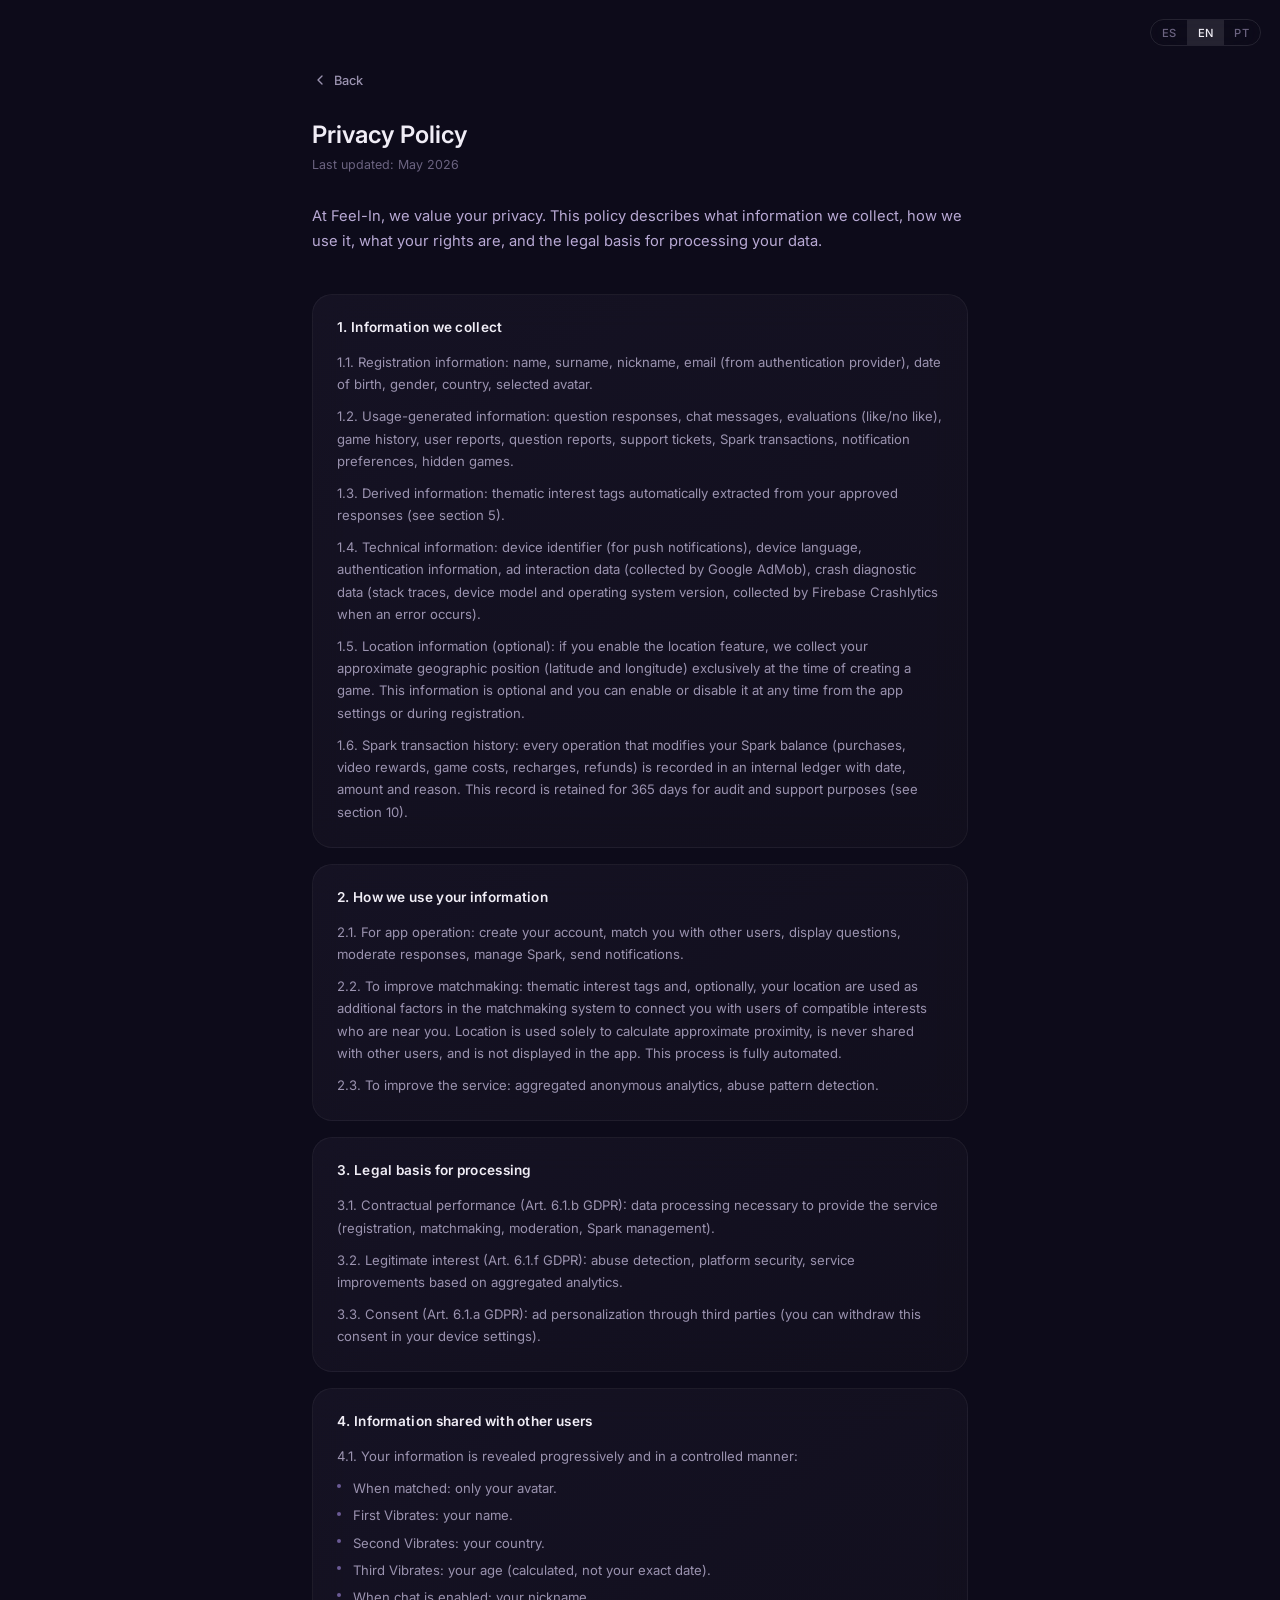
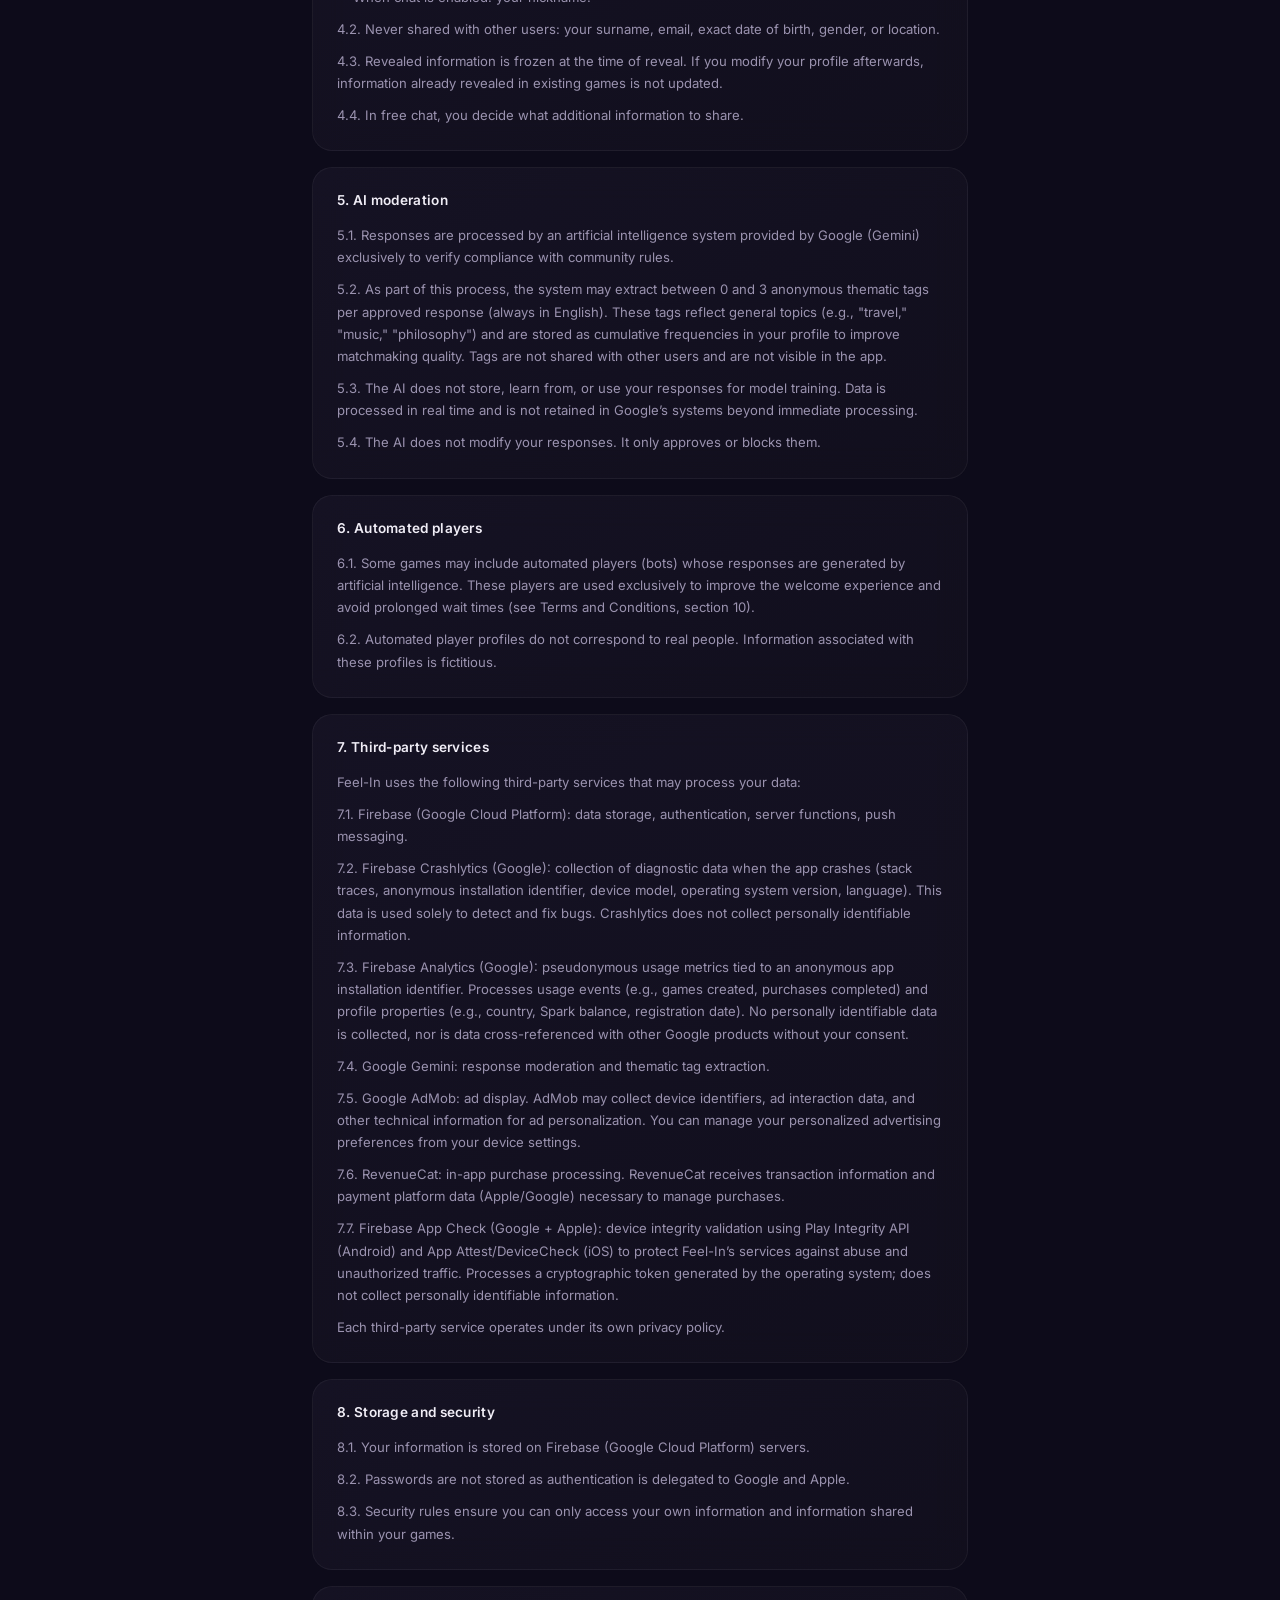
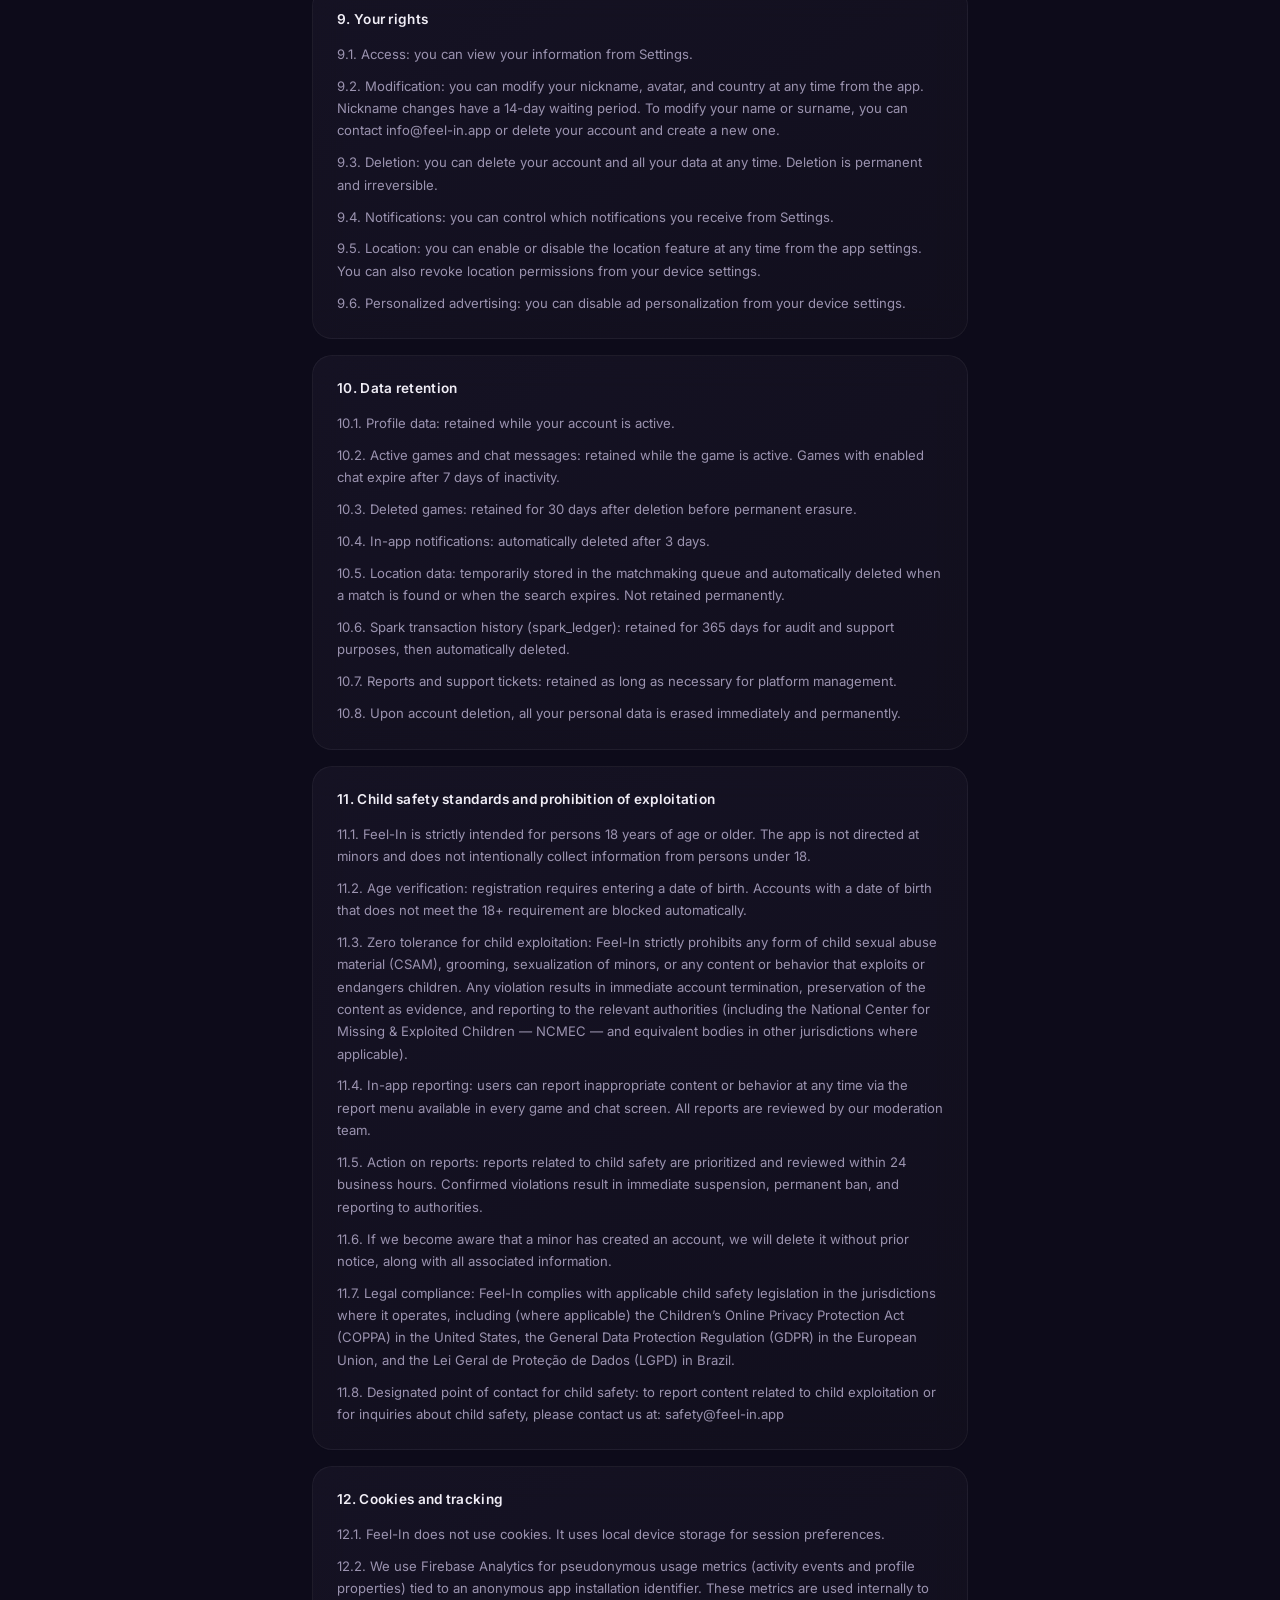
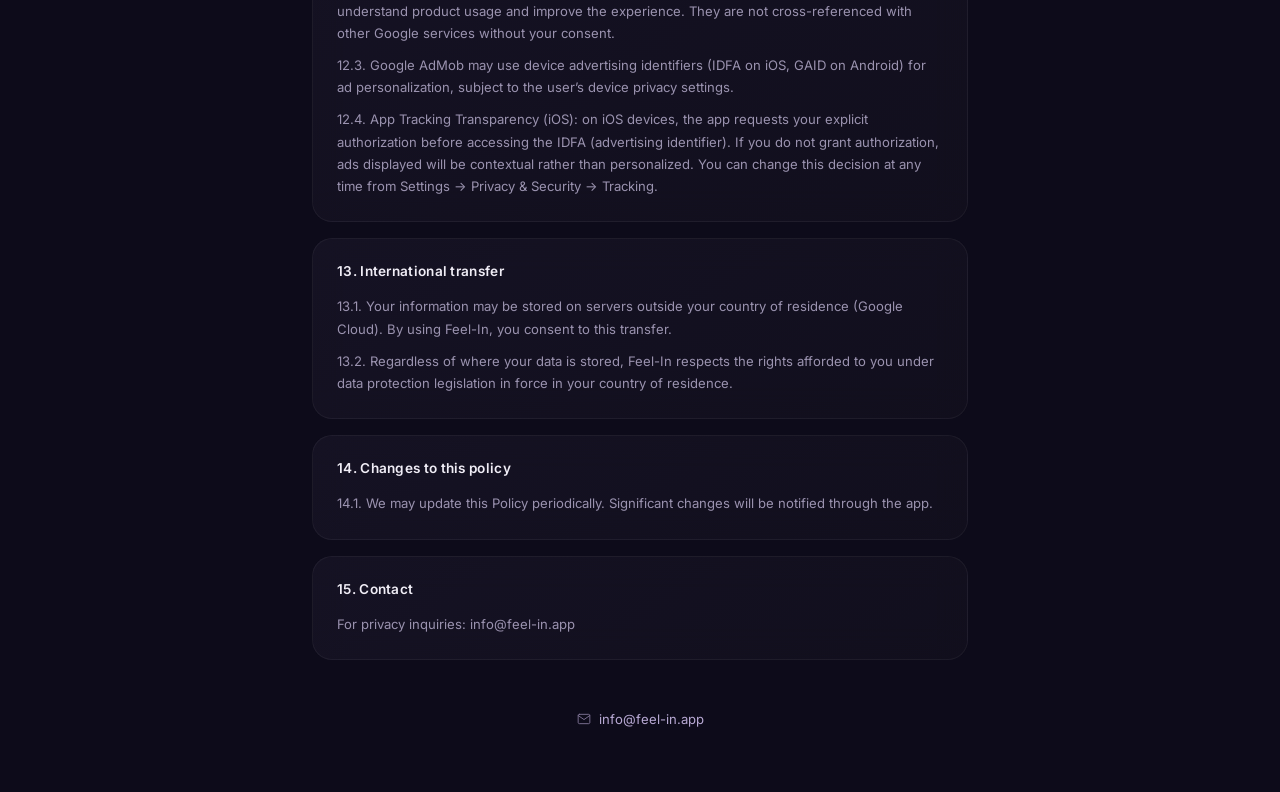
==== commit 45a25e6f: "update privacy policy: expand section 11 with child safety standards Add CSAM zero-tolerance, age ve" ====
--- a/privacy.html
+++ b/privacy.html
@@ -367,10 +367,16 @@
                         ]
                     },
                     {
-                        title: '11. Información de menores',
-                        items: [
-                            '11.1. Feel-In no está dirigida a menores de 18 años y no recopila intencionalmente información de menores.',
-                            '11.2. Si tomamos conocimiento de que un menor ha creado una cuenta, la eliminaremos sin previo aviso.'
+                        title: '11. Seguridad infantil y prohibición de explotación',
+                        items: [
+                            '11.1. Feel-In está destinada exclusivamente a personas mayores de 18 años. La aplicación no está dirigida a menores y no recopila intencionalmente información de personas menores de edad.',
+                            '11.2. Verificación de edad: el registro requiere la introducción de la fecha de nacimiento. Las cuentas con fecha de nacimiento que no satisfaga el requisito de 18 años son bloqueadas automáticamente.',
+                            '11.3. Tolerancia cero ante explotación infantil: Feel-In prohíbe estrictamente cualquier forma de material de abuso sexual infantil (CSAM), grooming, sexualización de menores o cualquier contenido o conducta que explote o ponga en peligro a niños, niñas o adolescentes. Cualquier violación resulta en la eliminación inmediata de la cuenta, la conservación del contenido como evidencia y la denuncia a las autoridades competentes (incluyendo el National Center for Missing & Exploited Children — NCMEC — y sus equivalentes en otros países cuando corresponda).',
+                            '11.4. Reporte en la aplicación: las usuarias y usuarios pueden reportar contenido o conducta inapropiada en cualquier momento desde el menú de reportes disponible en cada pantalla de partida y chat. Todos los reportes son revisados por nuestro equipo de moderación.',
+                            '11.5. Acción sobre reportes: los reportes relacionados con seguridad infantil tienen prioridad y son revisados dentro de las 24 horas hábiles. Las violaciones confirmadas resultan en suspensión inmediata, ban permanente y denuncia a autoridades.',
+                            '11.6. Si tomamos conocimiento de que un menor ha creado una cuenta, la eliminaremos sin previo aviso, junto con toda la información asociada.',
+                            '11.7. Cumplimiento legal: Feel-In cumple con la legislación aplicable de seguridad infantil en las jurisdicciones donde opera, incluyendo (cuando corresponda) la Children’s Online Privacy Protection Act (COPPA) en Estados Unidos, el Reglamento General de Protección de Datos (RGPD) en la Unión Europea y la Lei Geral de Proteção de Dados (LGPD) en Brasil.',
+                            '11.8. Contacto designado para seguridad infantil: para denunciar contenido relacionado con explotación infantil o consultas sobre seguridad de menores, contactanos a: safety@feel-in.app'
                         ]
                     },
                     {
@@ -509,10 +515,16 @@
                         ]
                     },
                     {
-                        title: '11. Minors',
-                        items: [
-                            '11.1. Feel-In is not directed at persons under 18 and does not intentionally collect information from minors.',
-                            '11.2. If we become aware that a minor has created an account, we will delete it without prior notice.'
+                        title: '11. Child safety standards and prohibition of exploitation',
+                        items: [
+                            '11.1. Feel-In is strictly intended for persons 18 years of age or older. The app is not directed at minors and does not intentionally collect information from persons under 18.',
+                            '11.2. Age verification: registration requires entering a date of birth. Accounts with a date of birth that does not meet the 18+ requirement are blocked automatically.',
+                            '11.3. Zero tolerance for child exploitation: Feel-In strictly prohibits any form of child sexual abuse material (CSAM), grooming, sexualization of minors, or any content or behavior that exploits or endangers children. Any violation results in immediate account termination, preservation of the content as evidence, and reporting to the relevant authorities (including the National Center for Missing & Exploited Children — NCMEC — and equivalent bodies in other jurisdictions where applicable).',
+                            '11.4. In-app reporting: users can report inappropriate content or behavior at any time via the report menu available in every game and chat screen. All reports are reviewed by our moderation team.',
+                            '11.5. Action on reports: reports related to child safety are prioritized and reviewed within 24 business hours. Confirmed violations result in immediate suspension, permanent ban, and reporting to authorities.',
+                            '11.6. If we become aware that a minor has created an account, we will delete it without prior notice, along with all associated information.',
+                            '11.7. Legal compliance: Feel-In complies with applicable child safety legislation in the jurisdictions where it operates, including (where applicable) the Children’s Online Privacy Protection Act (COPPA) in the United States, the General Data Protection Regulation (GDPR) in the European Union, and the Lei Geral de Proteção de Dados (LGPD) in Brazil.',
+                            '11.8. Designated point of contact for child safety: to report content related to child exploitation or for inquiries about child safety, please contact us at: safety@feel-in.app'
                         ]
                     },
                     {
@@ -651,10 +663,16 @@
                         ]
                     },
                     {
-                        title: '11. Informações de menores',
-                        items: [
-                            '11.1. O Feel-In não é direcionado a menores de 18 anos e não coleta intencionalmente informações de menores.',
-                            '11.2. Se tomarmos conhecimento de que um menor criou uma conta, a eliminaremos sem aviso prévio.'
+                        title: '11. Segurança infantil e proibição de exploração',
+                        items: [
+                            '11.1. O Feel-In é destinado exclusivamente a pessoas maiores de 18 anos. O aplicativo não é direcionado a menores e não coleta intencionalmente informações de pessoas menores de idade.',
+                            '11.2. Verificação de idade: o registro exige a inserção da data de nascimento. As contas com data de nascimento que não satisfaça o requisito de 18 anos são bloqueadas automaticamente.',
+                            '11.3. Tolerância zero à exploração infantil: o Feel-In proíbe estritamente qualquer forma de material de abuso sexual infantil (CSAM), aliciamento (grooming), sexualização de menores ou qualquer conteúdo ou conduta que explore ou coloque em perigo crianças e adolescentes. Qualquer violação resulta na eliminação imediata da conta, na preservação do conteúdo como evidência e na denúncia às autoridades competentes (incluindo o National Center for Missing & Exploited Children — NCMEC — e seus equivalentes em outros países, quando cabível).',
+                            '11.4. Denúncia no aplicativo: as usuárias e usuários podem denunciar conteúdo ou conduta inadequada a qualquer momento através do menu de denúncias disponível em cada tela de partida e chat. Todas as denúncias são revisadas pela nossa equipe de moderação.',
+                            '11.5. Ação sobre denúncias: as denúncias relacionadas à segurança infantil têm prioridade e são revisadas dentro de 24 horas úteis. As violações confirmadas resultam em suspensão imediata, banimento permanente e denúncia às autoridades.',
+                            '11.6. Se tomarmos conhecimento de que um menor criou uma conta, a eliminaremos sem aviso prévio, junto com todas as informações associadas.',
+                            '11.7. Cumprimento legal: o Feel-In cumpre com a legislação aplicável de segurança infantil nas jurisdições onde opera, incluindo (quando cabível) a Children’s Online Privacy Protection Act (COPPA) nos Estados Unidos, o Regulamento Geral de Proteção de Dados (RGPD) na União Europeia e a Lei Geral de Proteção de Dados (LGPD) no Brasil.',
+                            '11.8. Contato designado para segurança infantil: para denunciar conteúdo relacionado à exploração infantil ou consultas sobre segurança de menores, entre em contato conosco em: safety@feel-in.app'
                         ]
                     },
                     {
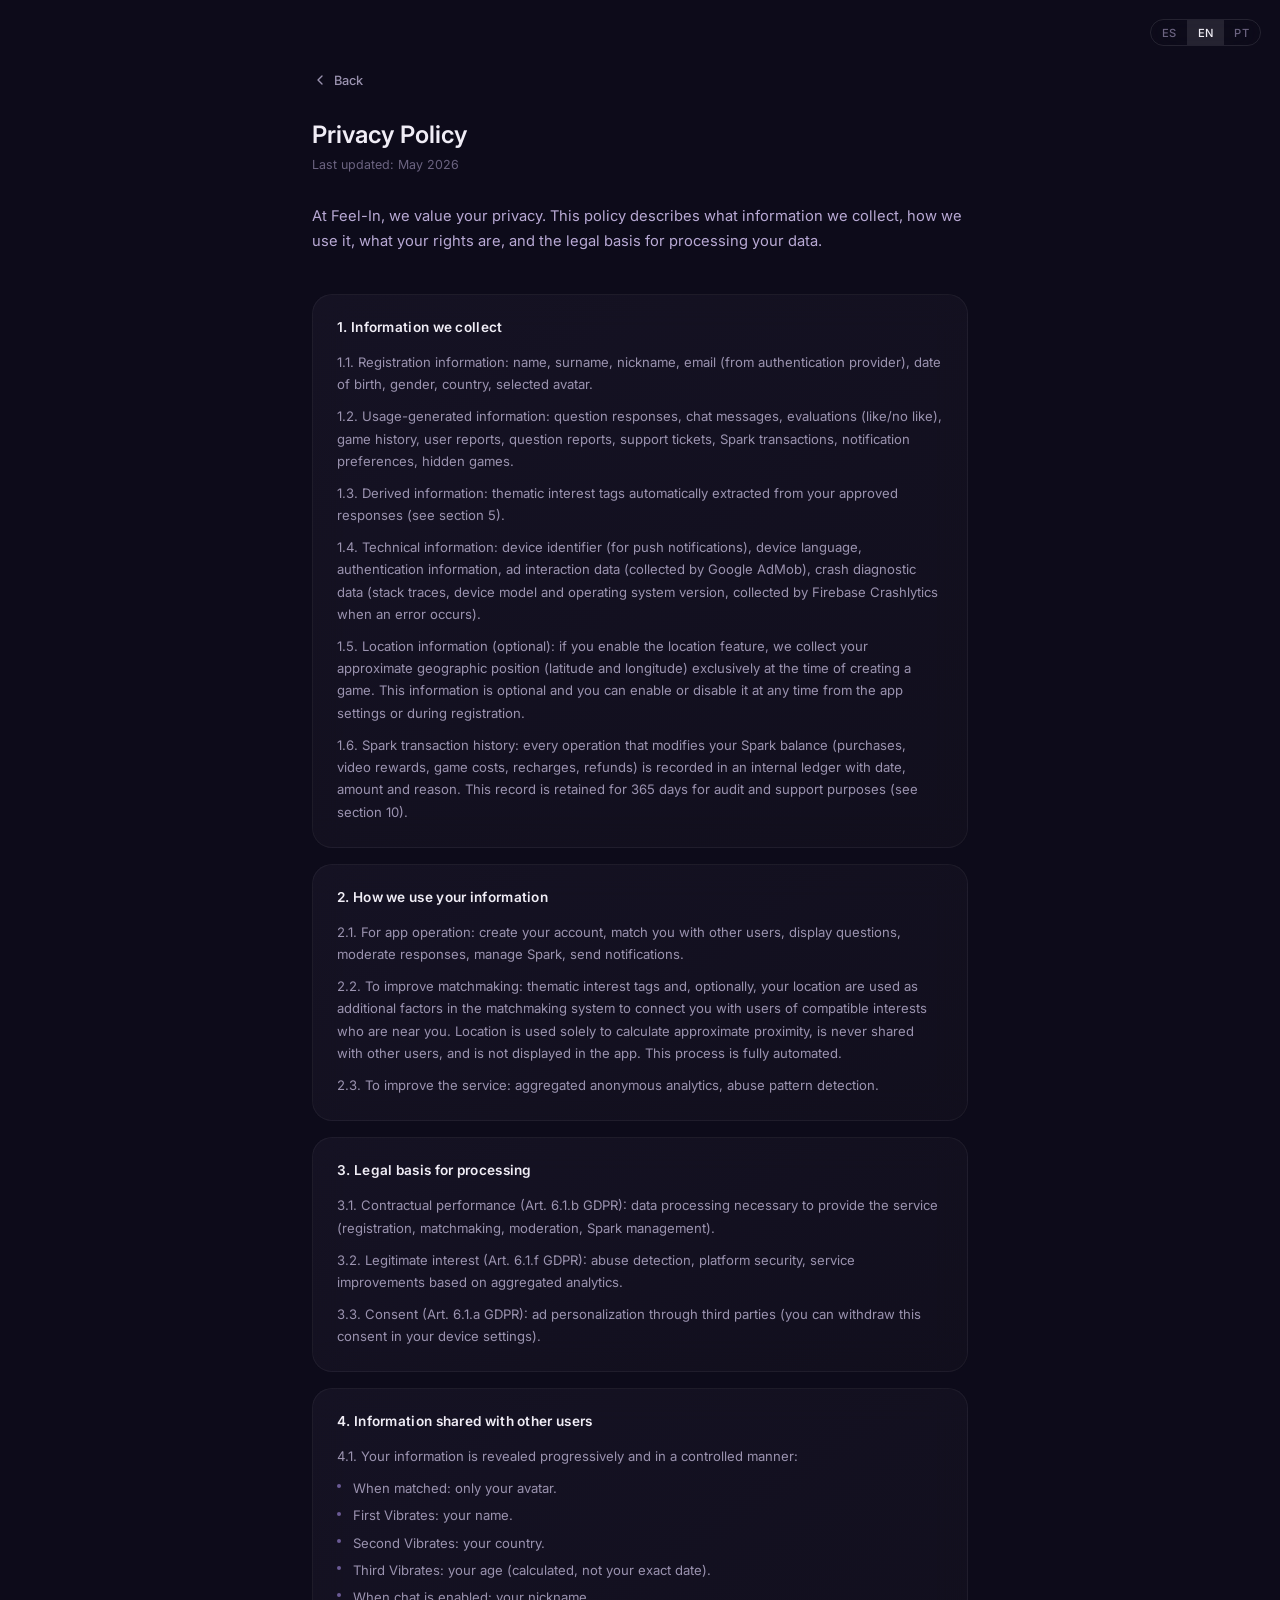
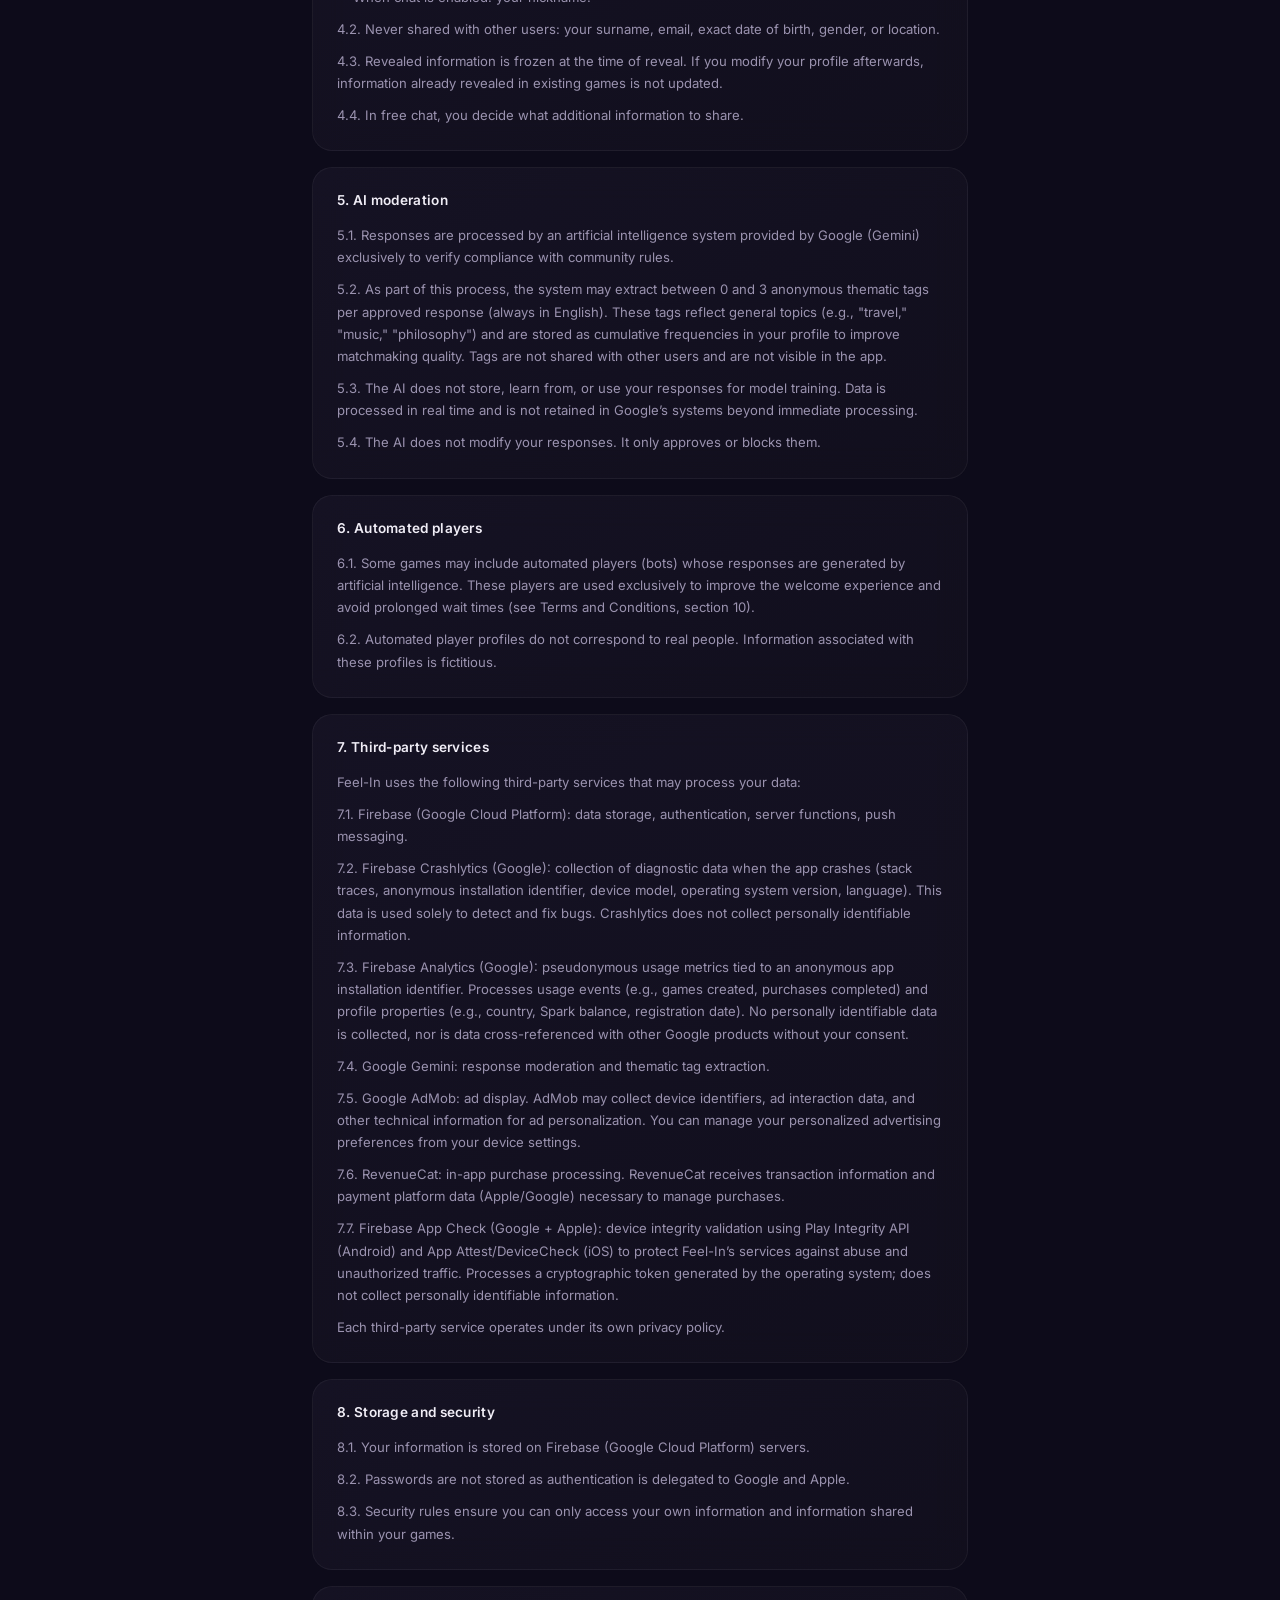
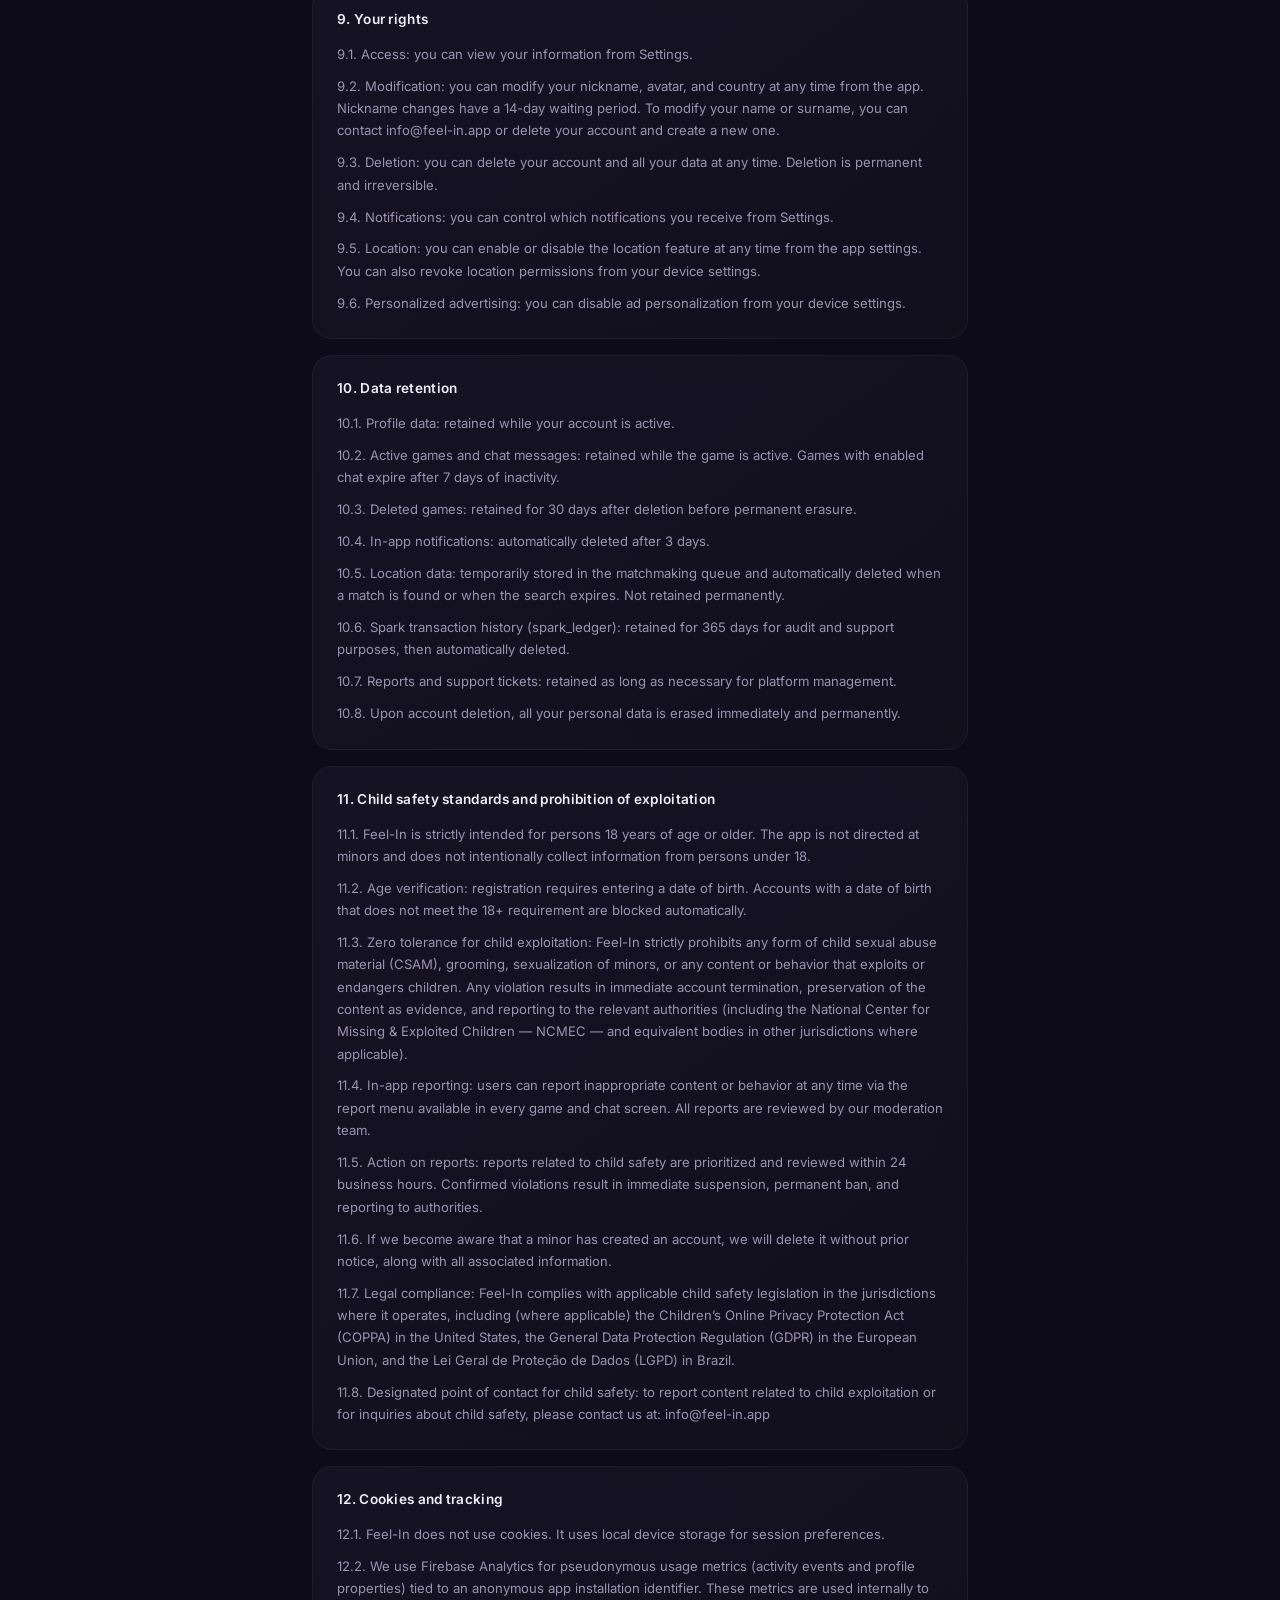
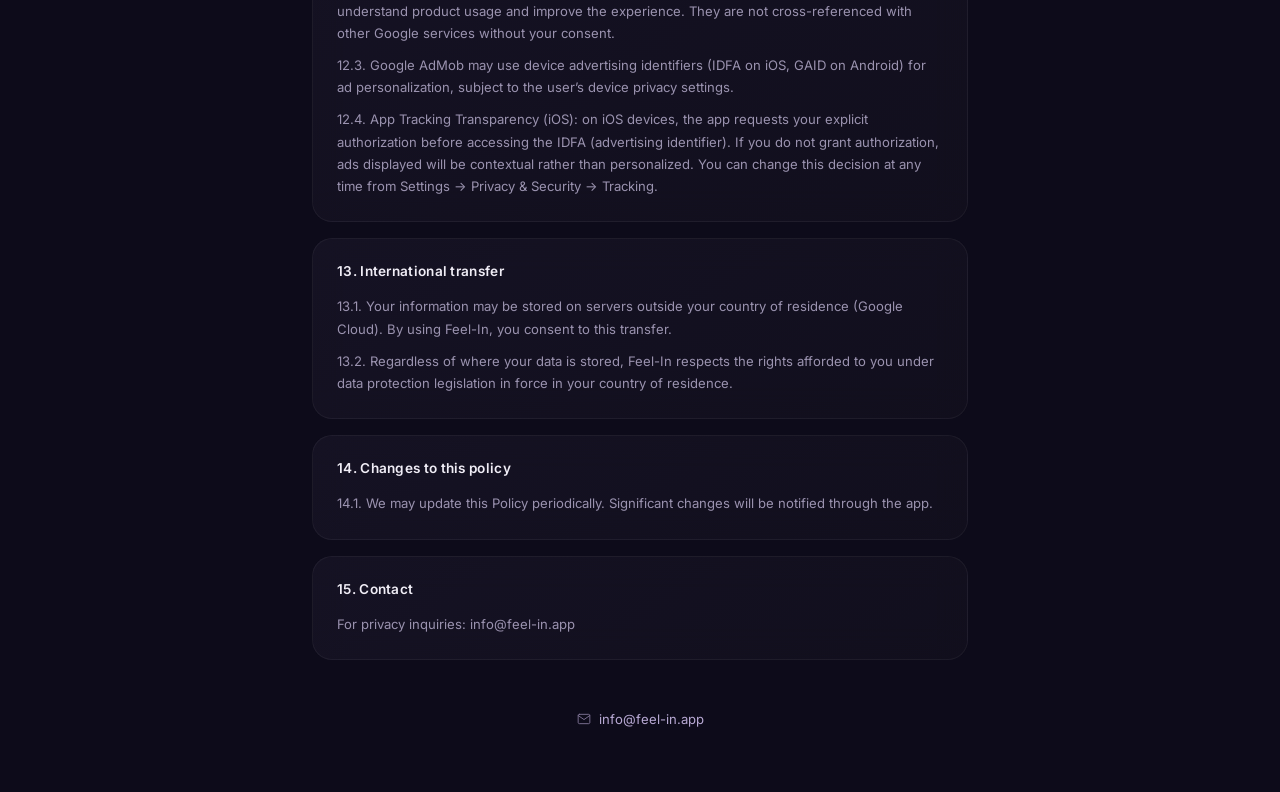
==== commit 68f34123: "update privacy policy: change child safety contact to info@feel-in.app Co-Authored-By: Claude Opus 4" ====
--- a/privacy.html
+++ b/privacy.html
@@ -376,7 +376,7 @@
                             '11.5. Acción sobre reportes: los reportes relacionados con seguridad infantil tienen prioridad y son revisados dentro de las 24 horas hábiles. Las violaciones confirmadas resultan en suspensión inmediata, ban permanente y denuncia a autoridades.',
                             '11.6. Si tomamos conocimiento de que un menor ha creado una cuenta, la eliminaremos sin previo aviso, junto con toda la información asociada.',
                             '11.7. Cumplimiento legal: Feel-In cumple con la legislación aplicable de seguridad infantil en las jurisdicciones donde opera, incluyendo (cuando corresponda) la Children’s Online Privacy Protection Act (COPPA) en Estados Unidos, el Reglamento General de Protección de Datos (RGPD) en la Unión Europea y la Lei Geral de Proteção de Dados (LGPD) en Brasil.',
-                            '11.8. Contacto designado para seguridad infantil: para denunciar contenido relacionado con explotación infantil o consultas sobre seguridad de menores, contactanos a: safety@feel-in.app'
+                            '11.8. Contacto designado para seguridad infantil: para denunciar contenido relacionado con explotación infantil o consultas sobre seguridad de menores, contactanos a: info@feel-in.app'
                         ]
                     },
                     {
@@ -524,7 +524,7 @@
                             '11.5. Action on reports: reports related to child safety are prioritized and reviewed within 24 business hours. Confirmed violations result in immediate suspension, permanent ban, and reporting to authorities.',
                             '11.6. If we become aware that a minor has created an account, we will delete it without prior notice, along with all associated information.',
                             '11.7. Legal compliance: Feel-In complies with applicable child safety legislation in the jurisdictions where it operates, including (where applicable) the Children’s Online Privacy Protection Act (COPPA) in the United States, the General Data Protection Regulation (GDPR) in the European Union, and the Lei Geral de Proteção de Dados (LGPD) in Brazil.',
-                            '11.8. Designated point of contact for child safety: to report content related to child exploitation or for inquiries about child safety, please contact us at: safety@feel-in.app'
+                            '11.8. Designated point of contact for child safety: to report content related to child exploitation or for inquiries about child safety, please contact us at: info@feel-in.app'
                         ]
                     },
                     {
@@ -672,7 +672,7 @@
                             '11.5. Ação sobre denúncias: as denúncias relacionadas à segurança infantil têm prioridade e são revisadas dentro de 24 horas úteis. As violações confirmadas resultam em suspensão imediata, banimento permanente e denúncia às autoridades.',
                             '11.6. Se tomarmos conhecimento de que um menor criou uma conta, a eliminaremos sem aviso prévio, junto com todas as informações associadas.',
                             '11.7. Cumprimento legal: o Feel-In cumpre com a legislação aplicável de segurança infantil nas jurisdições onde opera, incluindo (quando cabível) a Children’s Online Privacy Protection Act (COPPA) nos Estados Unidos, o Regulamento Geral de Proteção de Dados (RGPD) na União Europeia e a Lei Geral de Proteção de Dados (LGPD) no Brasil.',
-                            '11.8. Contato designado para segurança infantil: para denunciar conteúdo relacionado à exploração infantil ou consultas sobre segurança de menores, entre em contato conosco em: safety@feel-in.app'
+                            '11.8. Contato designado para segurança infantil: para denunciar conteúdo relacionado à exploração infantil ou consultas sobre segurança de menores, entre em contato conosco em: info@feel-in.app'
                         ]
                     },
                     {
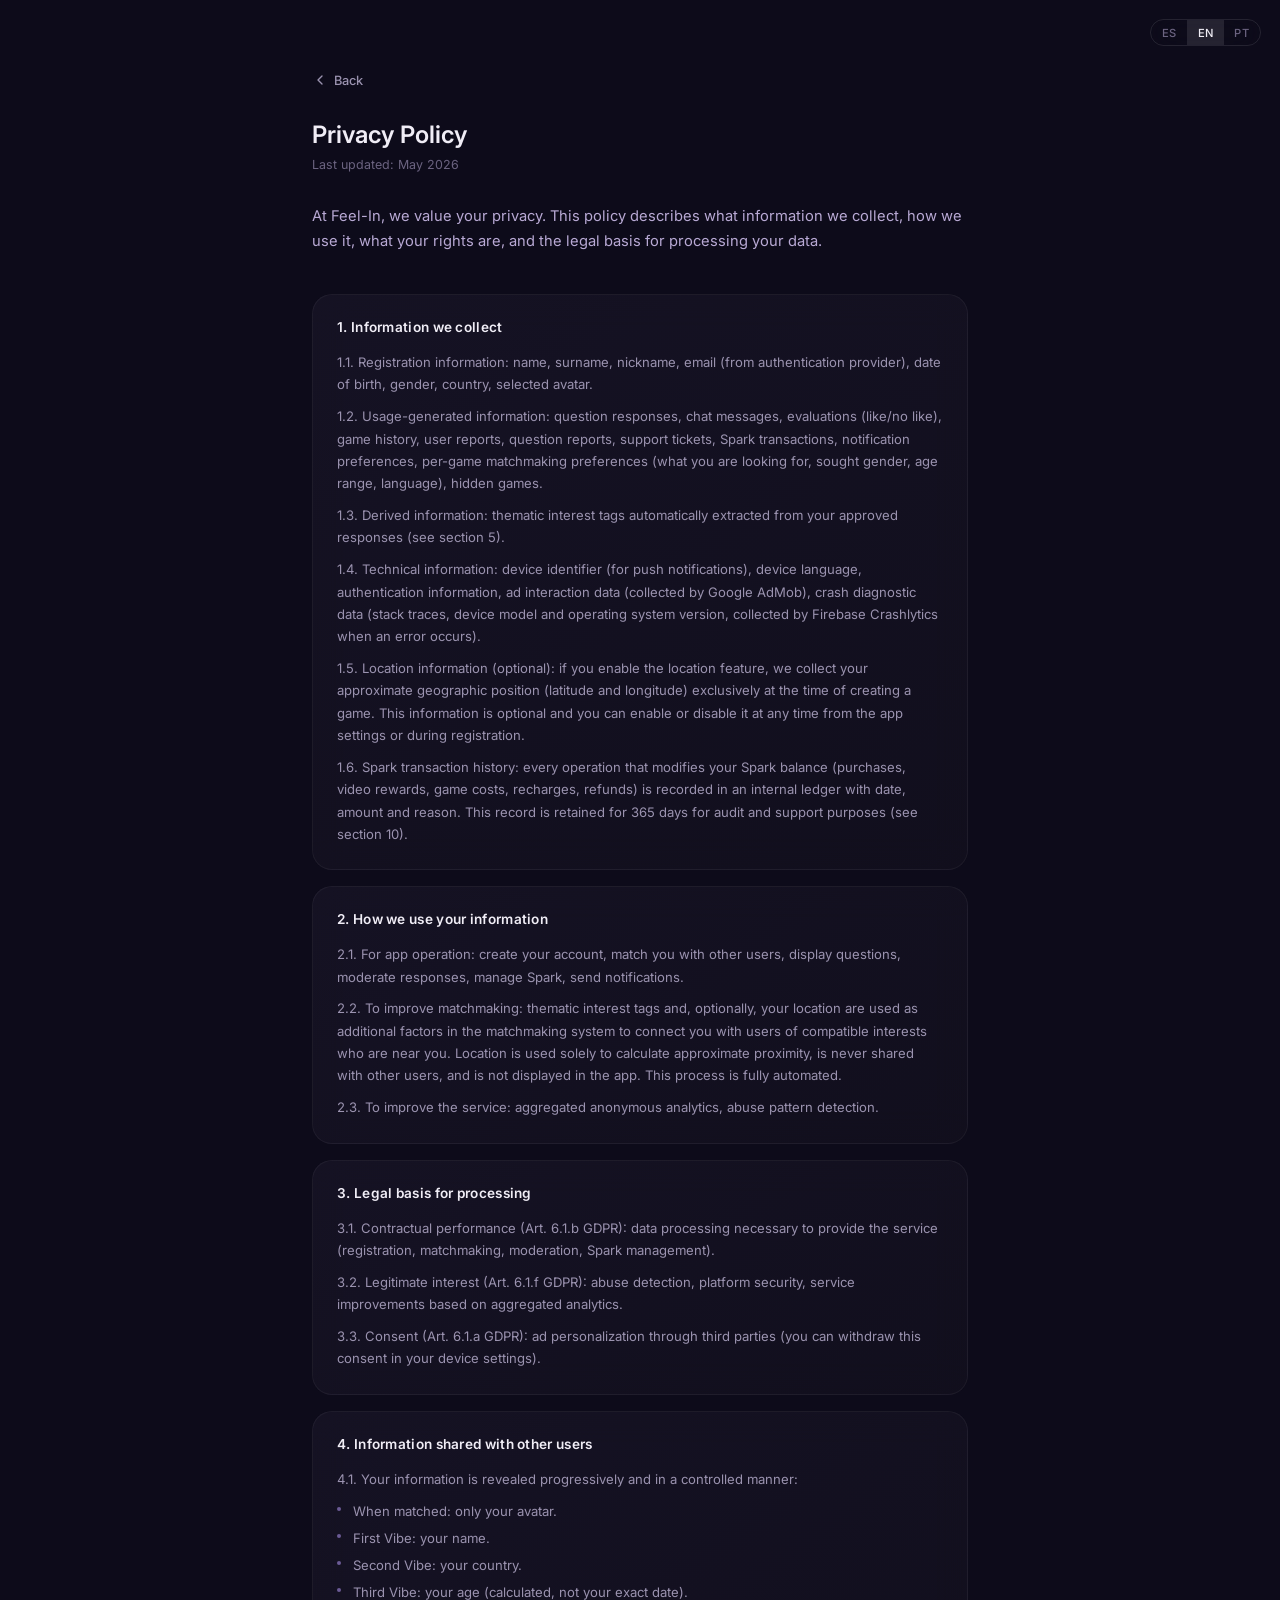
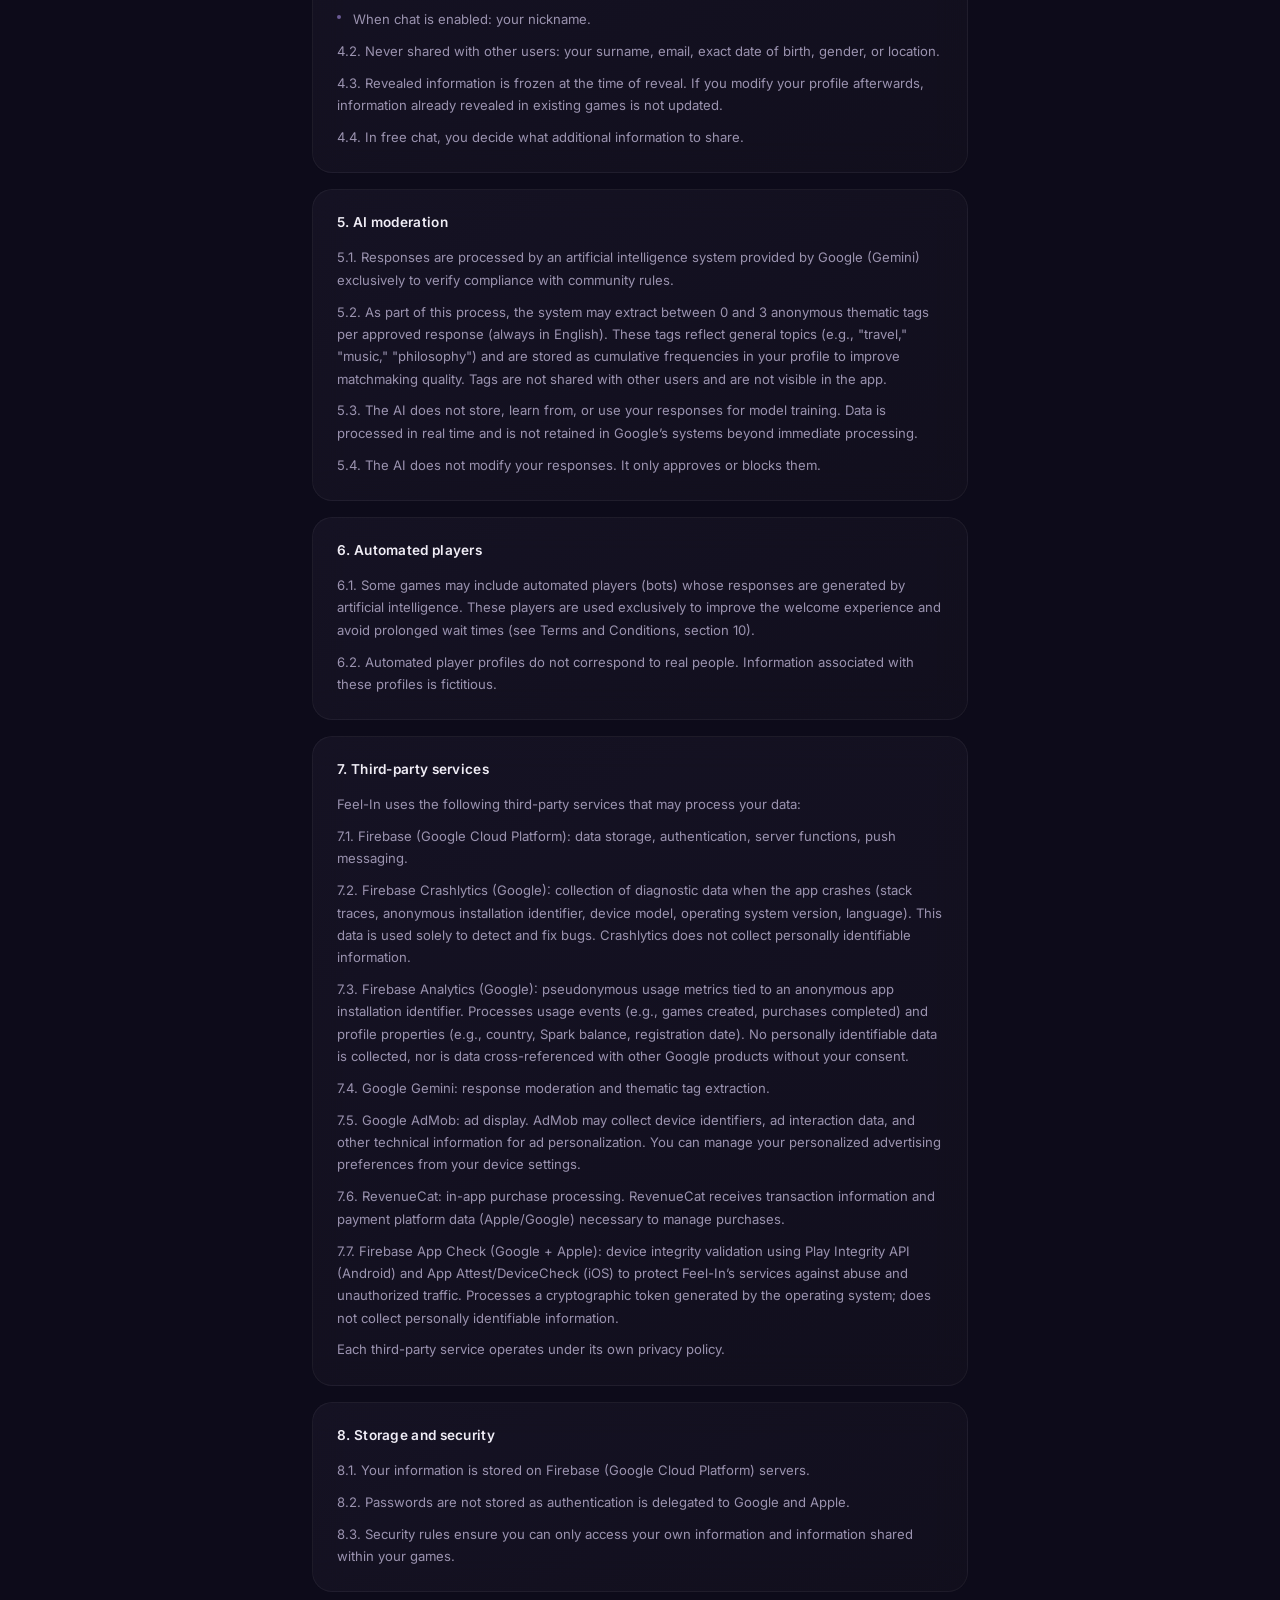
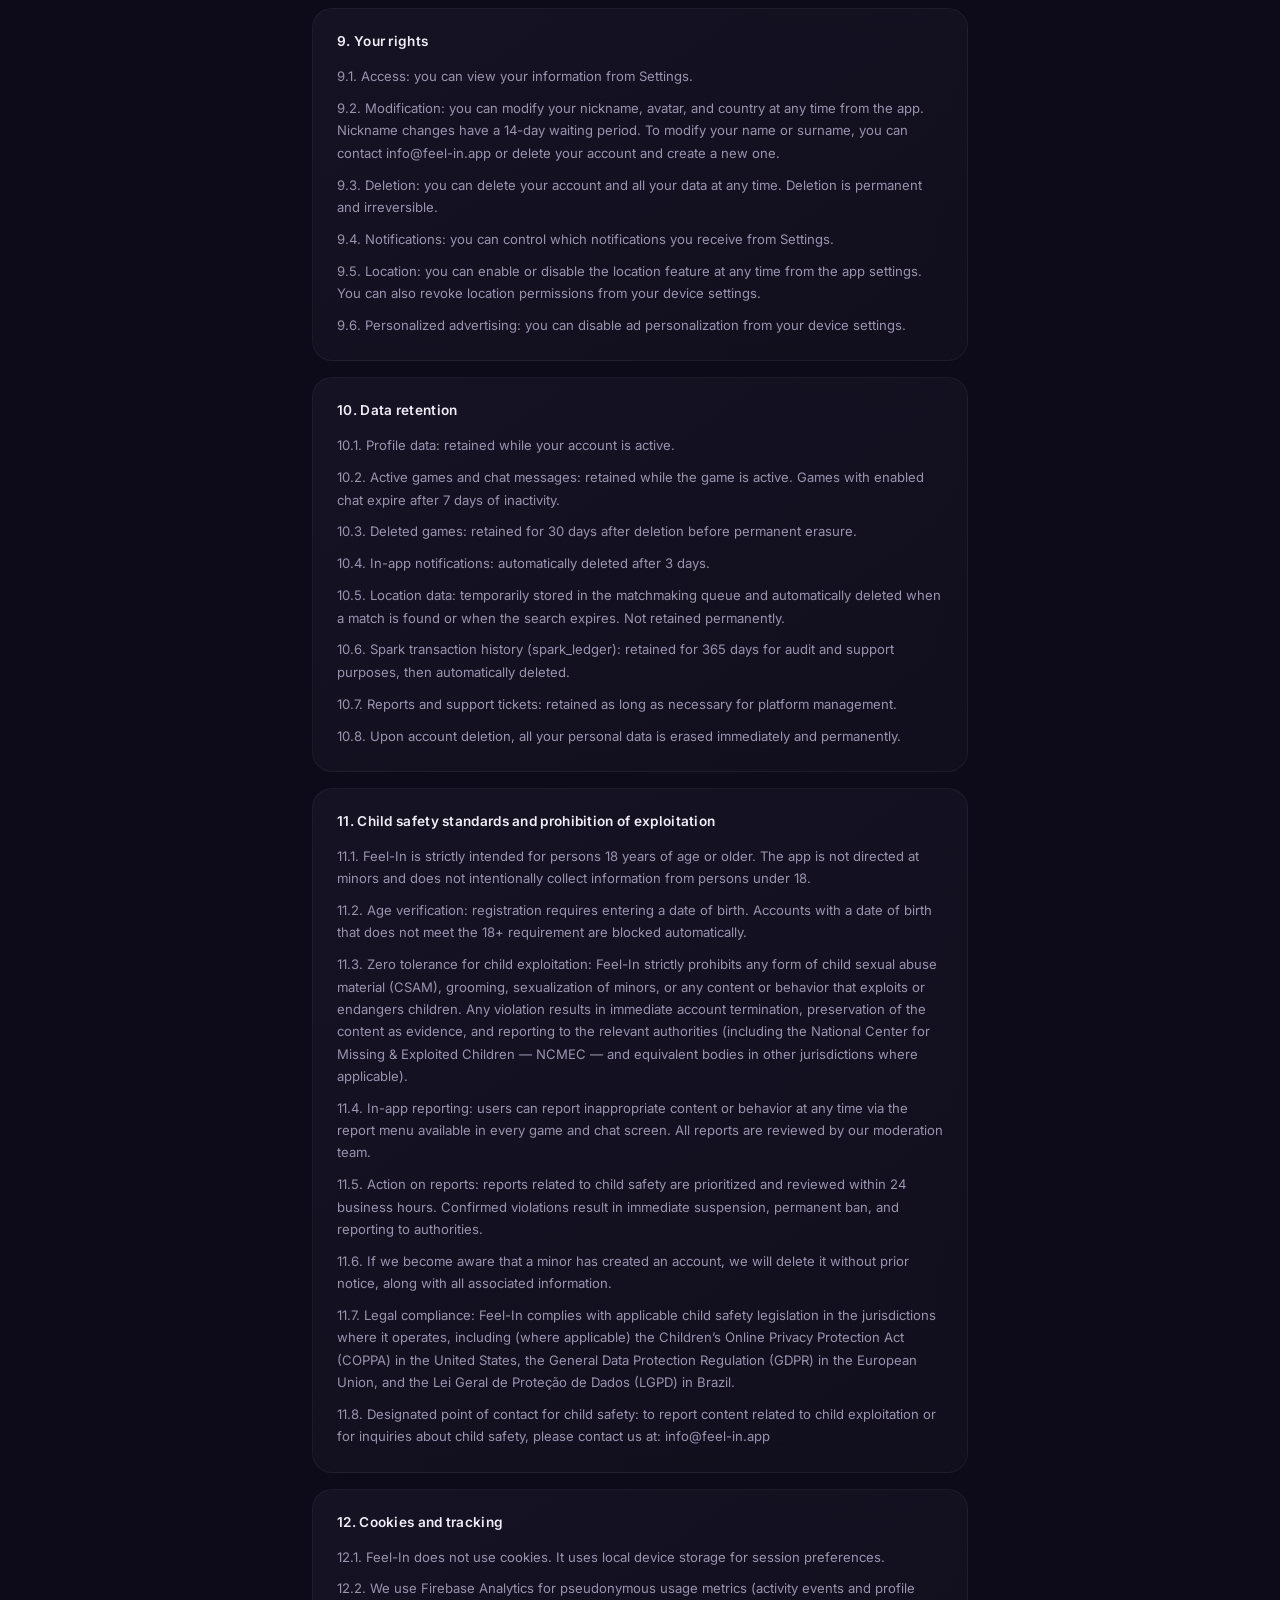
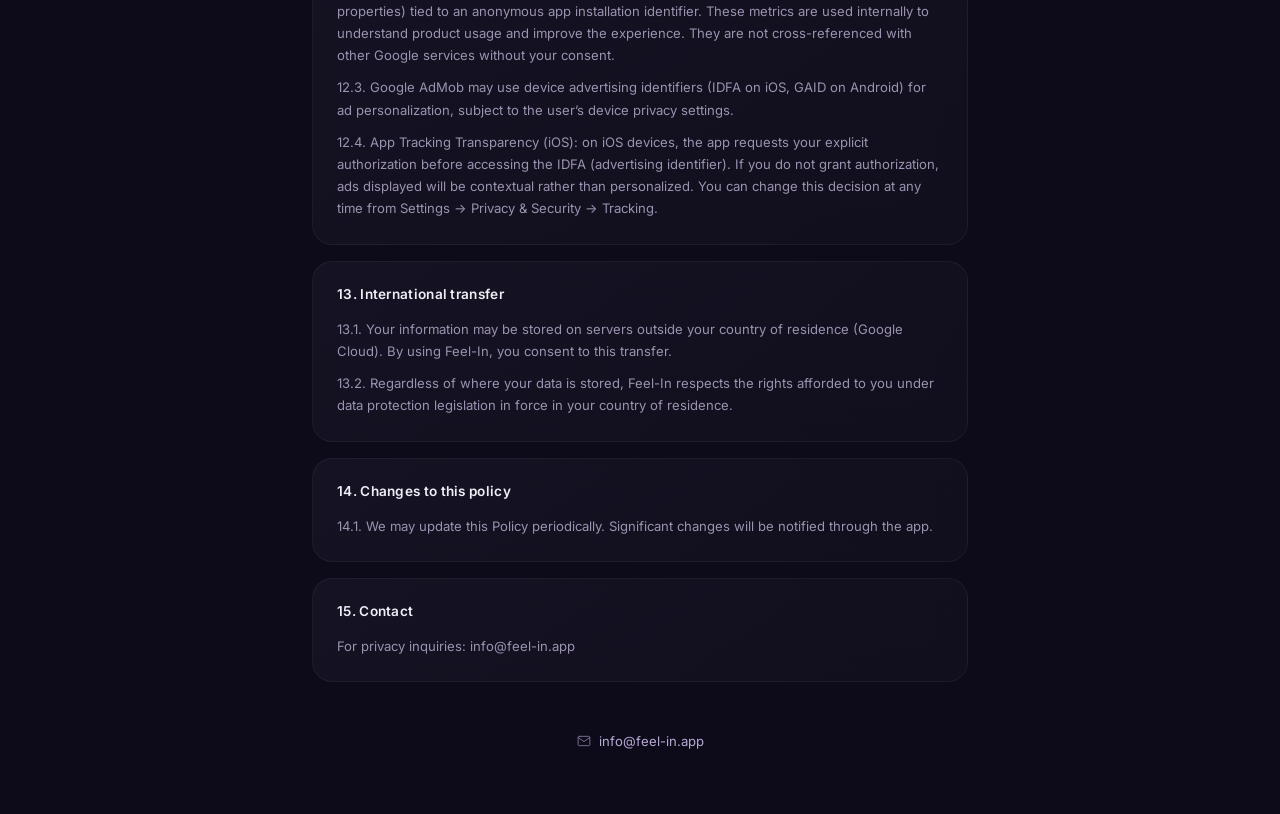
==== commit 62692168: "update privacy policy: add matchmaking preferences to 1.2, rename reveal tiers to Vibra/Vibe Co-Auth" ====
--- a/privacy.html
+++ b/privacy.html
@@ -271,7 +271,7 @@
                         title: '1. Información que recopilamos',
                         items: [
                             '1.1. Información de registro: nombre, apellido, nickname, email (del proveedor de autenticación), fecha de nacimiento, género, país, avatar seleccionado.',
-                            '1.2. Información generada por el uso: respuestas a preguntas, mensajes de chat, evaluaciones (me gusta/no me gusta), historial de partidas, reportes de usuarios, reportes de preguntas, tickets de soporte, transacciones de Spark, preferencias de notificaciones, partidas ocultas.',
+                            '1.2. Información generada por el uso: respuestas a preguntas, mensajes de chat, evaluaciones (me gusta/no me gusta), historial de partidas, reportes de usuarios, reportes de preguntas, tickets de soporte, transacciones de Spark, preferencias de notificaciones, preferencias de emparejamiento por partida (qué buscás, género buscado, rango de edad, idioma), partidas ocultas.',
                             '1.3. Información derivada: etiquetas temáticas de interés extraídas automáticamente de tus respuestas aprobadas (ver sección 5).',
                             '1.4. Información técnica: identificador de dispositivo (para notificaciones push), idioma del dispositivo, información de autenticación, datos de interacción con anuncios publicitarios (recopilados por Google AdMob), datos de diagnóstico de fallos (stack traces, modelo y versión del sistema operativo, recopilados por Firebase Crashlytics cuando ocurre un error).',
                             '1.5. Información de ubicación (opcional): si activás la función de ubicación, recopilamos tu posición geográfica aproximada (latitud y longitud) exclusivamente al momento de crear una partida. Esta información es opcional y podés activarla o desactivarla en cualquier momento desde la configuración de la app o durante el registro.',
@@ -298,7 +298,7 @@
                         title: '4. Información compartida con otros usuarios',
                         items: [
                             '4.1. La revelación de tu información es progresiva y controlada:',
-                            { list: ['Al emparejar: solo tu avatar.', 'Primer Resuena: tu nombre.', 'Segundo Resuena: tu país.', 'Tercer Resuena: tu edad (calculada, no tu fecha exacta).', 'Al habilitar chat: tu nickname.'] },
+                            { list: ['Al emparejar: solo tu avatar.', 'Primera Vibra: tu nombre.', 'Segunda Vibra: tu país.', 'Tercera Vibra: tu edad (calculada, no tu fecha exacta).', 'Al habilitar chat: tu nickname.'] },
                             '4.2. Nunca se comparte con otros usuarios: tu apellido, email, fecha de nacimiento exacta, género ni ubicación.',
                             '4.3. La información revelada se congela al momento de la revelación. Si modificás tu perfil posteriormente, la información ya revelada en partidas existentes no se actualiza.',
                             '4.4. En el chat libre, vos decidís qué información adicional compartir.'
@@ -419,7 +419,7 @@
                         title: '1. Information we collect',
                         items: [
                             '1.1. Registration information: name, surname, nickname, email (from authentication provider), date of birth, gender, country, selected avatar.',
-                            '1.2. Usage-generated information: question responses, chat messages, evaluations (like/no like), game history, user reports, question reports, support tickets, Spark transactions, notification preferences, hidden games.',
+                            '1.2. Usage-generated information: question responses, chat messages, evaluations (like/no like), game history, user reports, question reports, support tickets, Spark transactions, notification preferences, per-game matchmaking preferences (what you are looking for, sought gender, age range, language), hidden games.',
                             '1.3. Derived information: thematic interest tags automatically extracted from your approved responses (see section 5).',
                             '1.4. Technical information: device identifier (for push notifications), device language, authentication information, ad interaction data (collected by Google AdMob), crash diagnostic data (stack traces, device model and operating system version, collected by Firebase Crashlytics when an error occurs).',
                             '1.5. Location information (optional): if you enable the location feature, we collect your approximate geographic position (latitude and longitude) exclusively at the time of creating a game. This information is optional and you can enable or disable it at any time from the app settings or during registration.',
@@ -446,7 +446,7 @@
                         title: '4. Information shared with other users',
                         items: [
                             '4.1. Your information is revealed progressively and in a controlled manner:',
-                            { list: ['When matched: only your avatar.', 'First Vibrates: your name.', 'Second Vibrates: your country.', 'Third Vibrates: your age (calculated, not your exact date).', 'When chat is enabled: your nickname.'] },
+                            { list: ['When matched: only your avatar.', 'First Vibe: your name.', 'Second Vibe: your country.', 'Third Vibe: your age (calculated, not your exact date).', 'When chat is enabled: your nickname.'] },
                             '4.2. Never shared with other users: your surname, email, exact date of birth, gender, or location.',
                             '4.3. Revealed information is frozen at the time of reveal. If you modify your profile afterwards, information already revealed in existing games is not updated.',
                             '4.4. In free chat, you decide what additional information to share.'
@@ -567,7 +567,7 @@
                         title: '1. Informações que coletamos',
                         items: [
                             '1.1. Informações de registro: nome, sobrenome, apelido, email (do provedor de autenticação), data de nascimento, gênero, país, avatar selecionado.',
-                            '1.2. Informações geradas pelo uso: respostas a perguntas, mensagens de chat, avaliações (gostei/não gostei), histórico de partidas, denúncias de usuários, denúncias de perguntas, tickets de suporte, transações de Spark, preferências de notificações, partidas ocultas.',
+                            '1.2. Informações geradas pelo uso: respostas a perguntas, mensagens de chat, avaliações (gostei/não gostei), histórico de partidas, denúncias de usuários, denúncias de perguntas, tickets de suporte, transações de Spark, preferências de notificações, preferências de emparelhamento por partida (o que você busca, gênero buscado, faixa etária, idioma), partidas ocultas.',
                             '1.3. Informações derivadas: etiquetas temáticas de interesse extraídas automaticamente de suas respostas aprovadas (veja seção 5).',
                             '1.4. Informações técnicas: identificador de dispositivo (para notificações push), idioma do dispositivo, informações de autenticação, dados de interação com anúncios publicitários (coletados pelo Google AdMob), dados de diagnóstico de falhas (stack traces, modelo e versão do sistema operacional, coletados pelo Firebase Crashlytics quando ocorre um erro).',
                             '1.5. Informações de localização (opcional): se você ativar a função de localização, coletamos sua posição geográfica aproximada (latitude e longitude) exclusivamente no momento de criar uma partida. Essa informação é opcional e você pode ativá-la ou desativá-la a qualquer momento nas configurações do app ou durante o registro.',
@@ -594,7 +594,7 @@
                         title: '4. Informações compartilhadas com outros usuários',
                         items: [
                             '4.1. A revelação das suas informações é progressiva e controlada:',
-                            { list: ['Ao emparelhar: apenas seu avatar.', 'Primeira Vibração: seu nome.', 'Segunda Vibração: seu país.', 'Terceira Vibração: sua idade (calculada, não sua data exata).', 'Ao habilitar chat: seu apelido.'] },
+                            { list: ['Ao emparelhar: apenas seu avatar.', 'Primeira Vibra: seu nome.', 'Segunda Vibra: seu país.', 'Terceira Vibra: sua idade (calculada, não sua data exata).', 'Ao habilitar chat: seu apelido.'] },
                             '4.2. Nunca são compartilhados com outros usuários: seu sobrenome, email, data de nascimento exata, gênero ou localização.',
                             '4.3. As informações reveladas são congeladas no momento da revelação. Se você modificar seu perfil posteriormente, as informações já reveladas em partidas existentes não são atualizadas.',
                             '4.4. No chat livre, você decide quais informações adicionais compartilhar.'
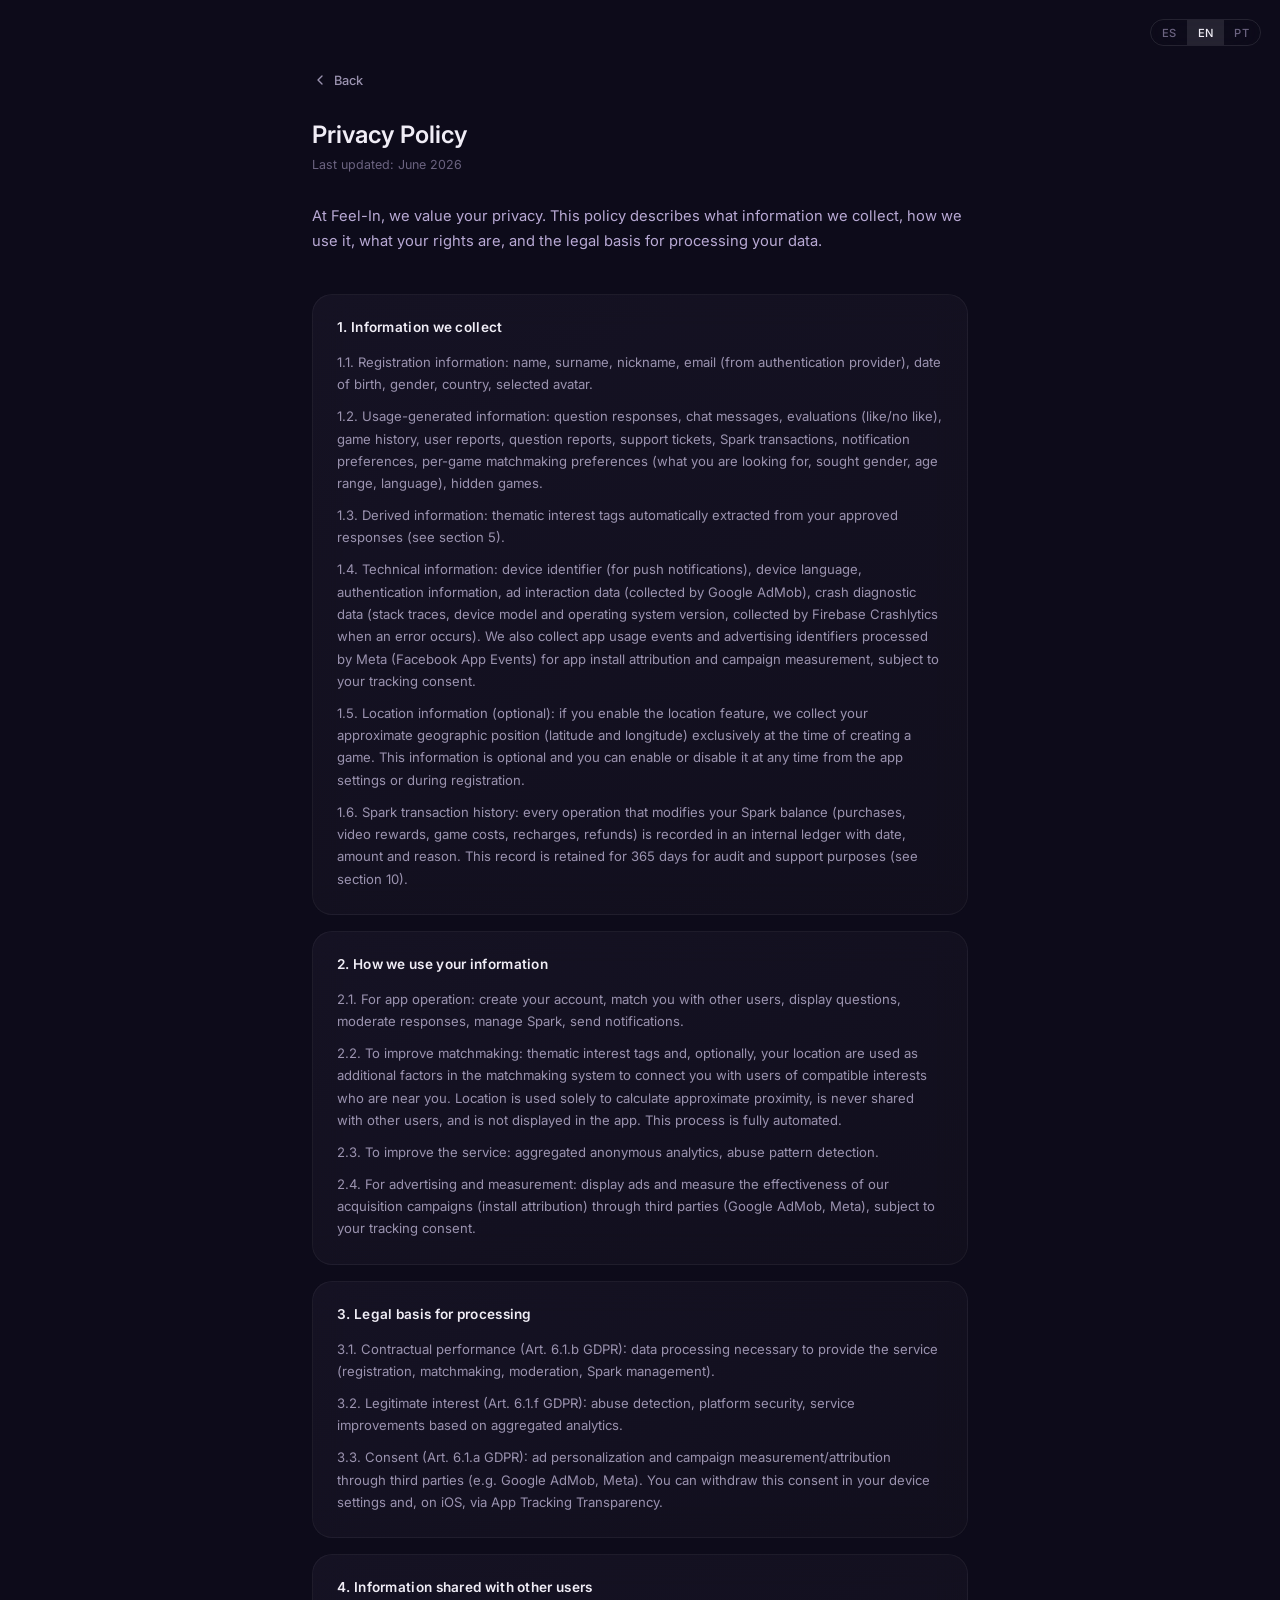
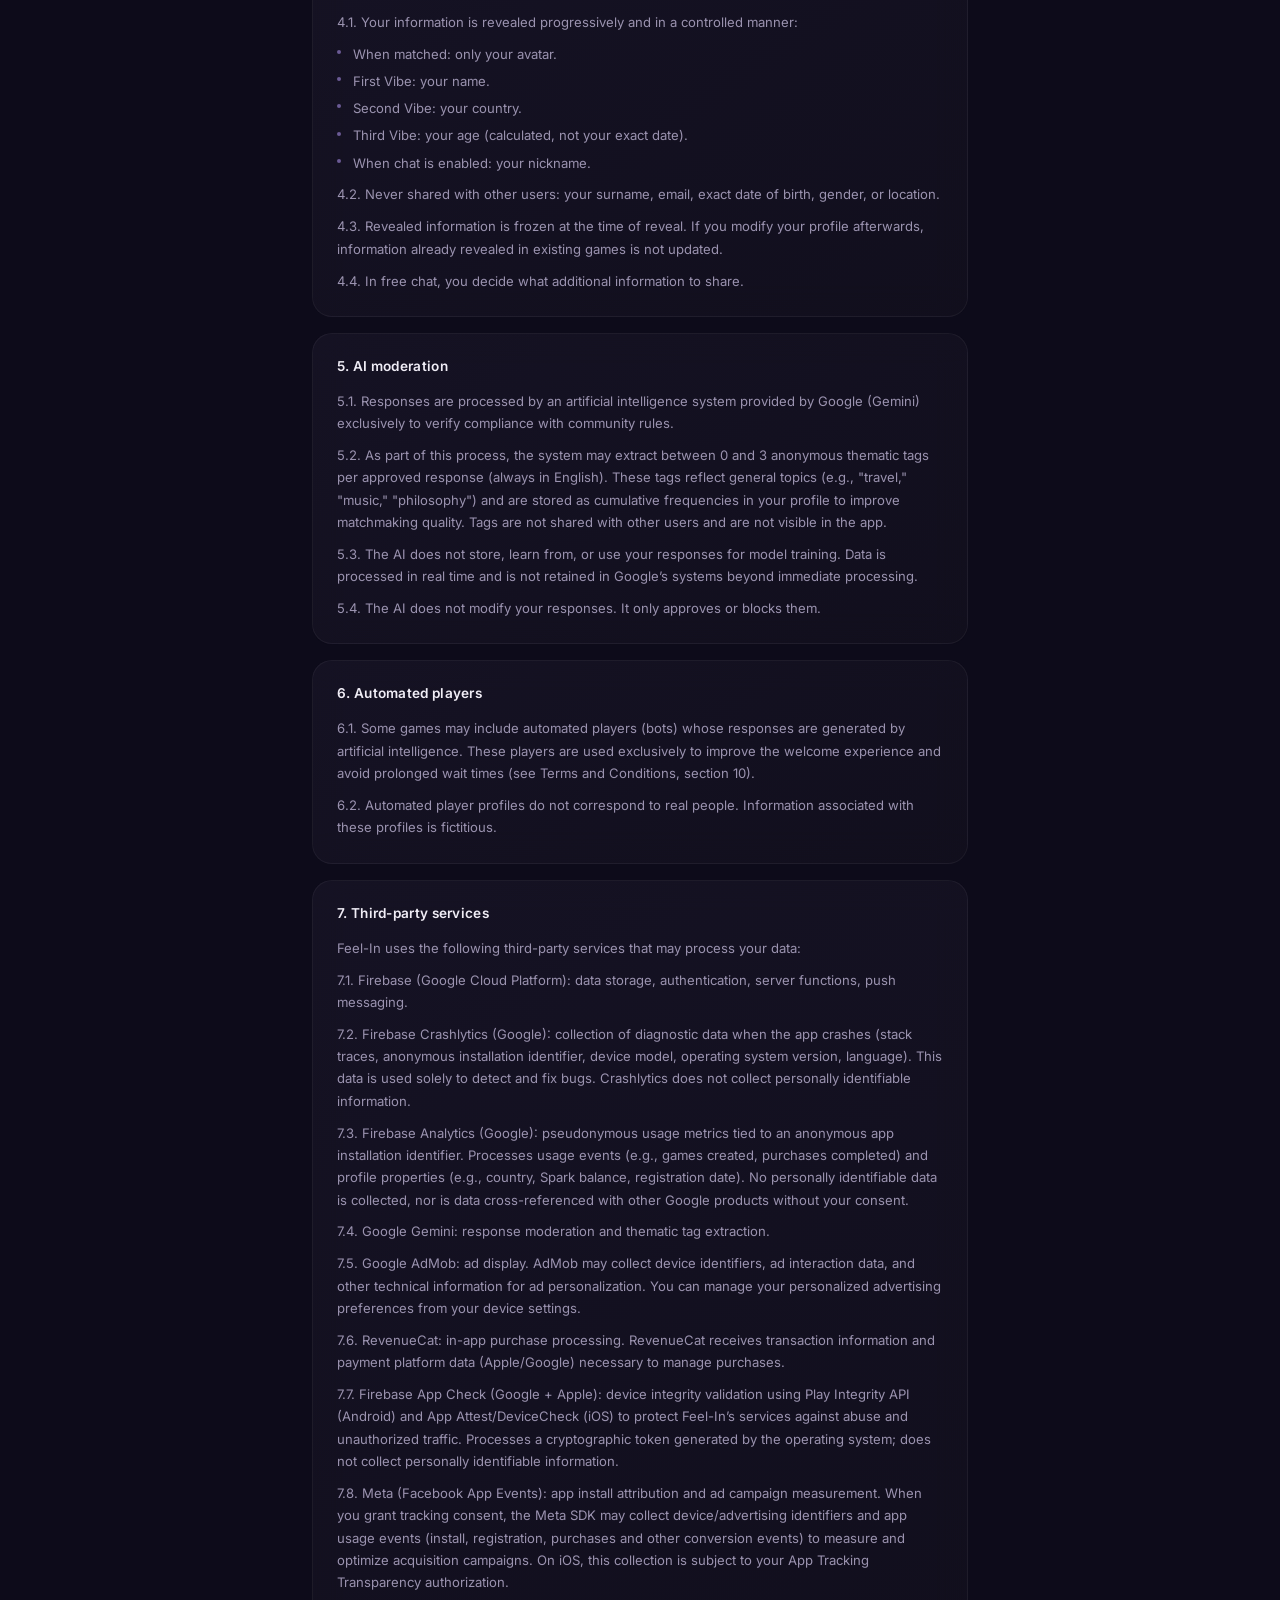
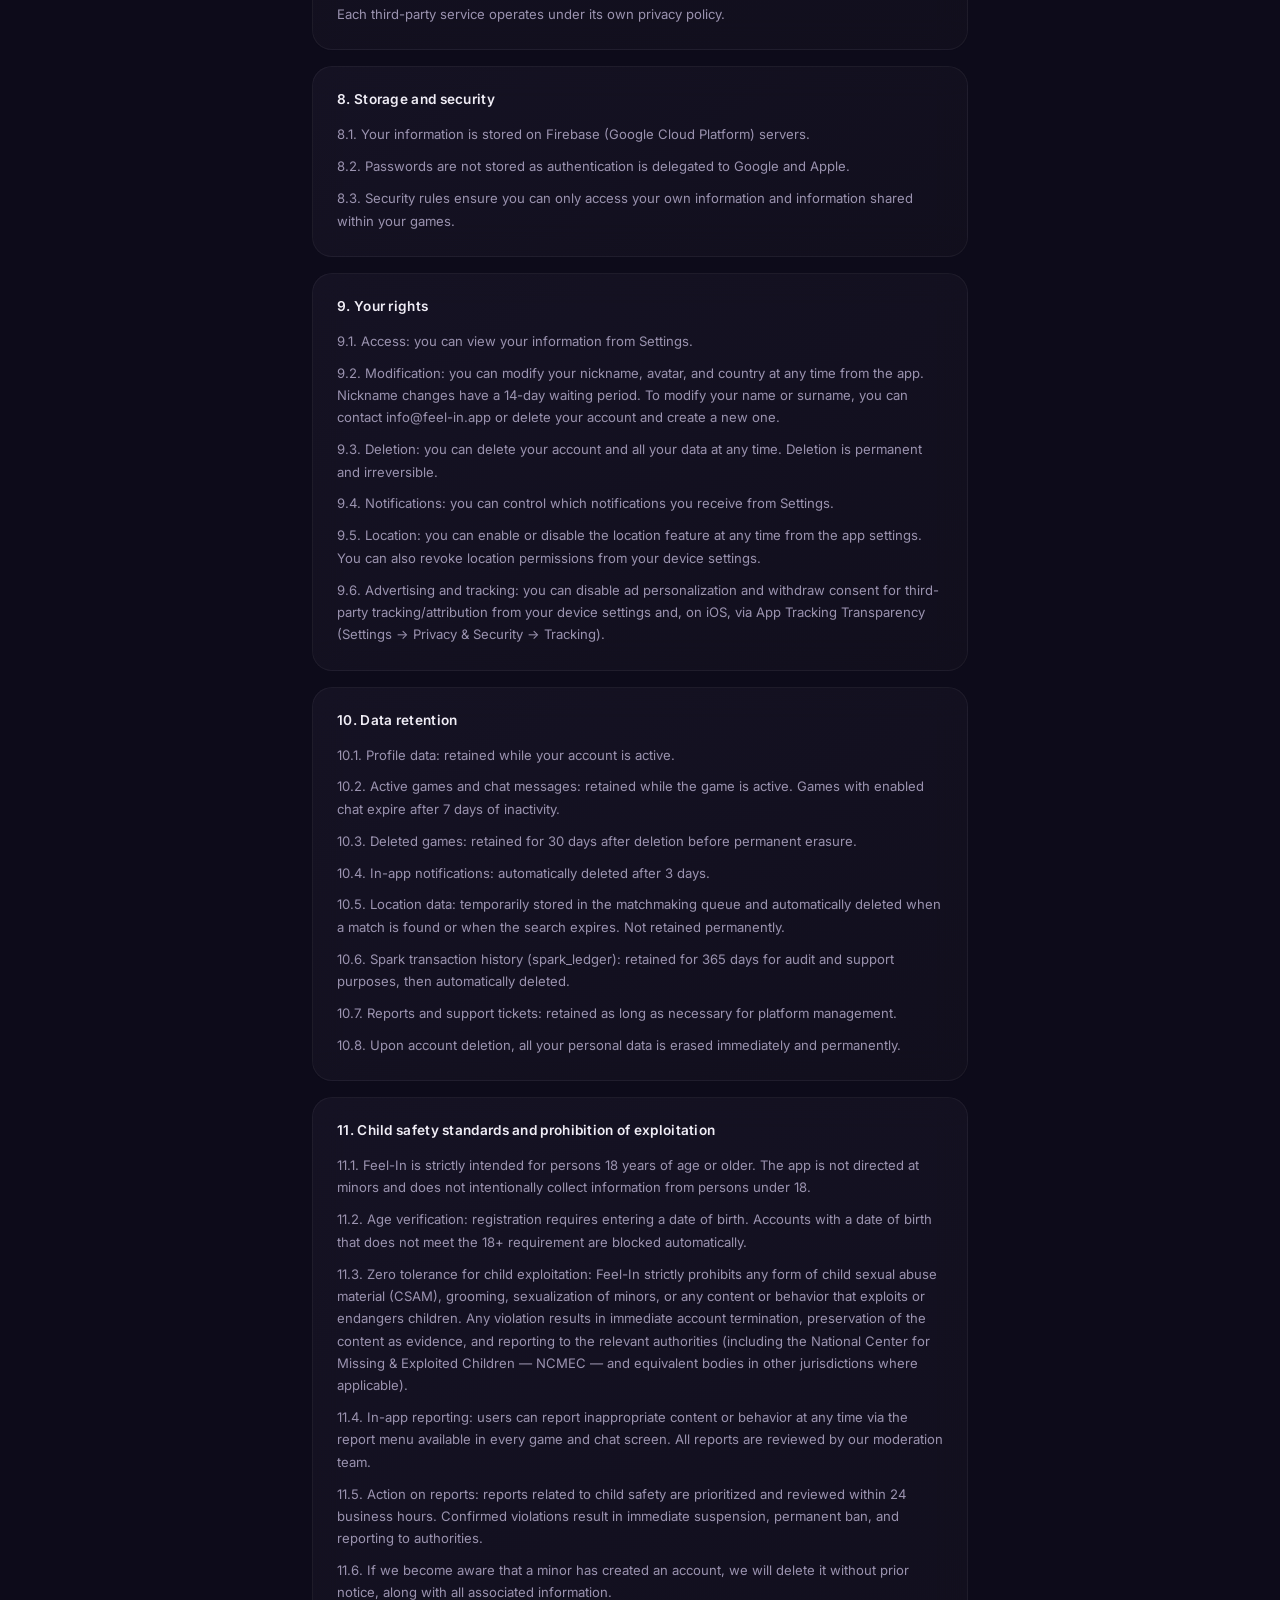
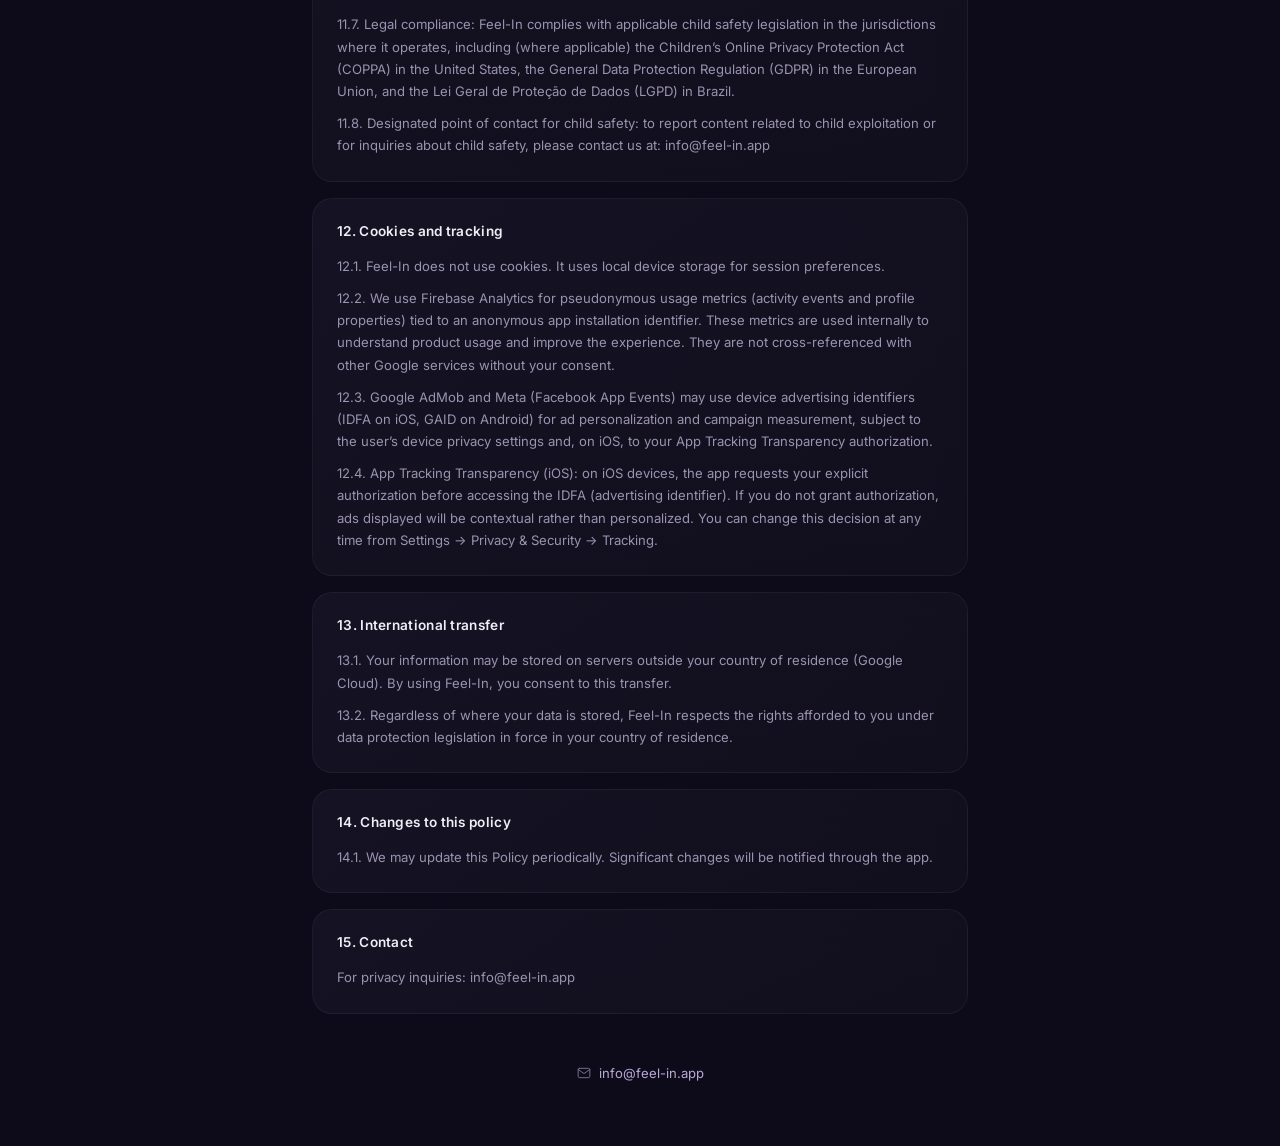
==== commit 016dfbd3: "update privacy policy: add Meta (Facebook App Events), bump to June 2026 Co-Authored-By: Claude Opus" ====
--- a/privacy.html
+++ b/privacy.html
@@ -264,17 +264,17 @@
             es: {
                 back: 'Volver',
                 title: 'Política de Privacidad',
-                updated: 'Última actualización: Mayo 2026',
+                updated: 'Última actualización: Junio 2026',
                 intro: 'En Feel-In valoramos tu privacidad. Esta política describe qué información recopilamos, cómo la utilizamos, cuáles son tus derechos y con qué base legal tratamos tus datos.',
                 sections: [
                     {
                         title: '1. Información que recopilamos',
                         items: [
                             '1.1. Información de registro: nombre, apellido, nickname, email (del proveedor de autenticación), fecha de nacimiento, género, país, avatar seleccionado.',
-                            '1.2. Información generada por el uso: respuestas a preguntas, mensajes de chat, evaluaciones (me gusta/no me gusta), historial de partidas, reportes de usuarios, reportes de preguntas, tickets de soporte, transacciones de Spark, preferencias de notificaciones, preferencias de emparejamiento por partida (qué buscás, género buscado, rango de edad, idioma), partidas ocultas.',
+                            '1.2. Información generada por el uso: respuestas a preguntas, mensajes de chat, evaluaciones (me gusta/no me gusta), historial de partidas, reportes de usuarios, reportes de preguntas, tickets de soporte, transacciones de Spark, preferencias de notificaciones, preferencias de emparejamiento por partida (qué buscas, género buscado, rango de edad, idioma), partidas ocultas.',
                             '1.3. Información derivada: etiquetas temáticas de interés extraídas automáticamente de tus respuestas aprobadas (ver sección 5).',
-                            '1.4. Información técnica: identificador de dispositivo (para notificaciones push), idioma del dispositivo, información de autenticación, datos de interacción con anuncios publicitarios (recopilados por Google AdMob), datos de diagnóstico de fallos (stack traces, modelo y versión del sistema operativo, recopilados por Firebase Crashlytics cuando ocurre un error).',
-                            '1.5. Información de ubicación (opcional): si activás la función de ubicación, recopilamos tu posición geográfica aproximada (latitud y longitud) exclusivamente al momento de crear una partida. Esta información es opcional y podés activarla o desactivarla en cualquier momento desde la configuración de la app o durante el registro.',
+                            '1.4. Información técnica: identificador de dispositivo (para notificaciones push), idioma del dispositivo, información de autenticación, datos de interacción con anuncios publicitarios (recopilados por Google AdMob), datos de diagnóstico de fallos (stack traces, modelo y versión del sistema operativo, recopilados por Firebase Crashlytics cuando ocurre un error). También recopilamos datos de eventos de uso e identificadores publicitarios procesados por Meta (Facebook App Events) para atribución de instalaciones y medición de campañas, sujetos a tu consentimiento de seguimiento.',
+                            '1.5. Información de ubicación (opcional): si activas la función de ubicación, recopilamos tu posición geográfica aproximada (latitud y longitud) exclusivamente al momento de crear una partida. Esta información es opcional y puedes activarla o desactivarla en cualquier momento desde la configuración de la app o durante el registro.',
                             '1.6. Historial de transacciones de Spark: cada operación que modifica tu balance de Spark (compras, recompensas por video, costos de partida, recargas, reembolsos) queda registrada en un libro de transacciones interno con fecha, monto y motivo. Este registro se conserva durante 365 días con fines de auditoría y soporte (ver sección 10).'
                         ]
                     },
@@ -282,8 +282,9 @@
                         title: '2. Cómo utilizamos tu información',
                         items: [
                             '2.1. Para el funcionamiento de la app: crear tu cuenta, emparejarte con otros usuarios, mostrar preguntas, moderar respuestas, gestionar Spark, enviar notificaciones.',
-                            '2.2. Para mejorar el emparejamiento: las etiquetas temáticas de interés y, opcionalmente, tu ubicación se utilizan como factores adicionales en el sistema de emparejamiento para conectarte con usuarios de intereses compatibles y cercanos a vos. La ubicación se usa únicamente para calcular proximidad aproximada, nunca se comparte con otros usuarios ni se muestra en la app. Este proceso es completamente automatizado.',
-                            '2.3. Para mejorar el servicio: analítica agregada y anónima, detección de patrones de abuso.'
+                            '2.2. Para mejorar el emparejamiento: las etiquetas temáticas de interés y, opcionalmente, tu ubicación se utilizan como factores adicionales en el sistema de emparejamiento para conectarte con usuarios de intereses compatibles y cercanos a ti. La ubicación se usa únicamente para calcular proximidad aproximada, nunca se comparte con otros usuarios ni se muestra en la app. Este proceso es completamente automatizado.',
+                            '2.3. Para mejorar el servicio: analítica agregada y anónima, detección de patrones de abuso.',
+                            '2.4. Para publicidad y medición: mostrar anuncios y medir la efectividad de nuestras campañas de adquisición (atribución de instalaciones) a través de terceros (Google AdMob, Meta), sujeto a tu consentimiento de seguimiento.'
                         ]
                     },
                     {
@@ -291,7 +292,7 @@
                         items: [
                             '3.1. Ejecución contractual (Art. 6.1.b RGPD): el tratamiento de datos necesario para prestar el servicio (registro, emparejamiento, moderación, gestión de Spark).',
                             '3.2. Interés legítimo (Art. 6.1.f RGPD): detección de abuso, seguridad de la plataforma, mejoras del servicio basadas en analítica agregada.',
-                            '3.3. Consentimiento (Art. 6.1.a RGPD): personalización de publicidad a través de terceros (podés retirar este consentimiento en la configuración de tu dispositivo).'
+                            '3.3. Consentimiento (Art. 6.1.a RGPD): personalización de publicidad y medición/atribución de campañas a través de terceros (p. ej. Google AdMob, Meta). Puedes retirar este consentimiento desde la configuración de tu dispositivo y, en iOS, mediante App Tracking Transparency.'
                         ]
                     },
                     {
@@ -300,8 +301,8 @@
                             '4.1. La revelación de tu información es progresiva y controlada:',
                             { list: ['Al emparejar: solo tu avatar.', 'Primera Vibra: tu nombre.', 'Segunda Vibra: tu país.', 'Tercera Vibra: tu edad (calculada, no tu fecha exacta).', 'Al habilitar chat: tu nickname.'] },
                             '4.2. Nunca se comparte con otros usuarios: tu apellido, email, fecha de nacimiento exacta, género ni ubicación.',
-                            '4.3. La información revelada se congela al momento de la revelación. Si modificás tu perfil posteriormente, la información ya revelada en partidas existentes no se actualiza.',
-                            '4.4. En el chat libre, vos decidís qué información adicional compartir.'
+                            '4.3. La información revelada se congela al momento de la revelación. Si modificas tu perfil posteriormente, la información ya revelada en partidas existentes no se actualiza.',
+                            '4.4. En el chat libre, tú decides qué información adicional compartir.'
                         ]
                     },
                     {
@@ -328,9 +329,10 @@
                             '7.2. Firebase Crashlytics (Google): recopilación de datos de diagnóstico cuando la app sufre un fallo (stack traces, identificador anónimo de instalación, modelo de dispositivo, versión del sistema operativo, idioma). Estos datos se utilizan exclusivamente para detectar y corregir errores. Crashlytics no recopila información personalmente identificable.',
                             '7.3. Firebase Analytics (Google): métricas de uso pseudónimas asociadas a un identificador anónimo de instalación de la app. Procesa eventos de uso (ej. partidas creadas, compras completadas) y propiedades de perfil (ej. país, balance de Spark, fecha de registro). No se recopilan datos personalmente identificables ni se cruzan con otros productos de Google sin tu consentimiento.',
                             '7.4. Google Gemini: moderación de respuestas y extracción de etiquetas temáticas.',
-                            '7.5. Google AdMob: exhibición de anuncios publicitarios. AdMob puede recopilar identificadores de dispositivo, datos de interacción con anuncios y otra información técnica para personalización publicitaria. Podés gestionar tus preferencias de publicidad personalizada desde la configuración de tu dispositivo.',
+                            '7.5. Google AdMob: exhibición de anuncios publicitarios. AdMob puede recopilar identificadores de dispositivo, datos de interacción con anuncios y otra información técnica para personalización publicitaria. Puedes gestionar tus preferencias de publicidad personalizada desde la configuración de tu dispositivo.',
                             '7.6. RevenueCat: procesamiento de compras dentro de la aplicación. RevenueCat recibe información de transacciones y datos de la plataforma de pago (Apple/Google) necesarios para gestionar las compras.',
                             '7.7. Firebase App Check (Google + Apple): validación de integridad del dispositivo mediante Play Integrity API (Android) y App Attest/DeviceCheck (iOS) para proteger los servicios de Feel-In contra abuso y tráfico no autorizado. Procesa un token criptográfico generado por el sistema operativo; no recopila información personalmente identificable.',
+                            '7.8. Meta (Facebook App Events): atribución de instalaciones y medición de campañas publicitarias. Cuando concedes tu consentimiento de seguimiento, el SDK de Meta puede recopilar identificadores de dispositivo/publicitarios y eventos de uso de la app (instalación, registro, compras y otros eventos de conversión) para medir y optimizar campañas de adquisición. En iOS, esta recopilación está sujeta a tu autorización mediante App Tracking Transparency.',
                             'Cada servicio de terceros opera bajo su propia política de privacidad.'
                         ]
                     },
@@ -345,12 +347,12 @@
                     {
                         title: '9. Tus derechos',
                         items: [
-                            '9.1. Acceso: podés ver tu información desde Configuración.',
-                            '9.2. Modificación: podés modificar tu nickname, avatar y país en cualquier momento desde la app. El cambio de nickname tiene un período de espera de 14 días. Para modificar tu nombre o apellido, podés contactar a info@feel-in.app o eliminar tu cuenta y crear una nueva.',
-                            '9.3. Eliminación: podés eliminar tu cuenta y todos tus datos en cualquier momento. La eliminación es permanente e irreversible.',
-                            '9.4. Notificaciones: podés controlar qué notificaciones recibís desde Configuración.',
-                            '9.5. Ubicación: podés activar o desactivar la función de ubicación en cualquier momento desde la configuración de la app. También podés revocar el permiso de ubicación desde la configuración de tu dispositivo.',
-                            '9.6. Publicidad personalizada: podés desactivar la personalización de anuncios desde la configuración de tu dispositivo.'
+                            '9.1. Acceso: puedes ver tu información desde Configuración.',
+                            '9.2. Modificación: puedes modificar tu nickname, avatar y país en cualquier momento desde la app. El cambio de nickname tiene un período de espera de 14 días. Para modificar tu nombre o apellido, puedes contactar a info@feel-in.app o eliminar tu cuenta y crear una nueva.',
+                            '9.3. Eliminación: puedes eliminar tu cuenta y todos tus datos en cualquier momento. La eliminación es permanente e irreversible.',
+                            '9.4. Notificaciones: puedes controlar qué notificaciones recibes desde Configuración.',
+                            '9.5. Ubicación: puedes activar o desactivar la función de ubicación en cualquier momento desde la configuración de la app. También puedes revocar el permiso de ubicación desde la configuración de tu dispositivo.',
+                            '9.6. Publicidad y seguimiento: puedes desactivar la personalización de anuncios y retirar el consentimiento de seguimiento/atribución de terceros desde la configuración de tu dispositivo y, en iOS, mediante App Tracking Transparency (Ajustes → Privacidad y seguridad → Seguimiento).'
                         ]
                     },
                     {
@@ -376,7 +378,7 @@
                             '11.5. Acción sobre reportes: los reportes relacionados con seguridad infantil tienen prioridad y son revisados dentro de las 24 horas hábiles. Las violaciones confirmadas resultan en suspensión inmediata, ban permanente y denuncia a autoridades.',
                             '11.6. Si tomamos conocimiento de que un menor ha creado una cuenta, la eliminaremos sin previo aviso, junto con toda la información asociada.',
                             '11.7. Cumplimiento legal: Feel-In cumple con la legislación aplicable de seguridad infantil en las jurisdicciones donde opera, incluyendo (cuando corresponda) la Children’s Online Privacy Protection Act (COPPA) en Estados Unidos, el Reglamento General de Protección de Datos (RGPD) en la Unión Europea y la Lei Geral de Proteção de Dados (LGPD) en Brasil.',
-                            '11.8. Contacto designado para seguridad infantil: para denunciar contenido relacionado con explotación infantil o consultas sobre seguridad de menores, contactanos a: info@feel-in.app'
+                            '11.8. Contacto designado para seguridad infantil: para denunciar contenido relacionado con explotación infantil o consultas sobre seguridad de menores, contáctanos a: info@feel-in.app'
                         ]
                     },
                     {
@@ -384,14 +386,14 @@
                         items: [
                             '12.1. Feel-In no utiliza cookies. Utiliza almacenamiento local del dispositivo para preferencias de sesión.',
                             '12.2. Utilizamos Firebase Analytics para métricas de uso pseudónimas (eventos de actividad y propiedades de perfil) asociadas a un identificador anónimo de instalación. Estas métricas se usan internamente para entender el uso del producto y mejorar la experiencia. No se cruzan con otros servicios de Google sin tu consentimiento.',
-                            '12.3. Google AdMob puede utilizar identificadores publicitarios del dispositivo (IDFA en iOS, GAID en Android) para personalización de anuncios, sujeto a la configuración de privacidad del dispositivo del usuario.',
-                            '12.4. App Tracking Transparency (iOS): en dispositivos iOS, la app solicita tu autorización explícita antes de acceder al IDFA (identificador publicitario). Si no concedés autorización, los anuncios mostrados serán contextuales y no personalizados. Podés cambiar esta decisión en cualquier momento desde Ajustes → Privacidad y seguridad → Seguimiento.'
+                            '12.3. Google AdMob y Meta (Facebook App Events) pueden utilizar identificadores publicitarios del dispositivo (IDFA en iOS, GAID en Android) para personalización de anuncios y medición de campañas, sujeto a la configuración de privacidad del dispositivo del usuario y, en iOS, a tu autorización mediante App Tracking Transparency.',
+                            '12.4. App Tracking Transparency (iOS): en dispositivos iOS, la app solicita tu autorización explícita antes de acceder al IDFA (identificador publicitario). Si no concedes autorización, los anuncios mostrados serán contextuales y no personalizados. Puedes cambiar esta decisión en cualquier momento desde Ajustes → Privacidad y seguridad → Seguimiento.'
                         ]
                     },
                     {
                         title: '13. Transferencia internacional',
                         items: [
-                            '13.1. Tu información puede almacenarse en servidores fuera de tu país de residencia (Google Cloud). Al usar Feel-In, consentís esta transferencia.',
+                            '13.1. Tu información puede almacenarse en servidores fuera de tu país de residencia (Google Cloud). Al usar Feel-In, consientes esta transferencia.',
                             '13.2. Independientemente de dónde se almacenen tus datos, Feel-In respeta los derechos que te corresponden bajo la legislación de protección de datos vigente en tu país de residencia.'
                         ]
                     },
@@ -412,7 +414,7 @@
             en: {
                 back: 'Back',
                 title: 'Privacy Policy',
-                updated: 'Last updated: May 2026',
+                updated: 'Last updated: June 2026',
                 intro: 'At Feel-In, we value your privacy. This policy describes what information we collect, how we use it, what your rights are, and the legal basis for processing your data.',
                 sections: [
                     {
@@ -421,7 +423,7 @@
                             '1.1. Registration information: name, surname, nickname, email (from authentication provider), date of birth, gender, country, selected avatar.',
                             '1.2. Usage-generated information: question responses, chat messages, evaluations (like/no like), game history, user reports, question reports, support tickets, Spark transactions, notification preferences, per-game matchmaking preferences (what you are looking for, sought gender, age range, language), hidden games.',
                             '1.3. Derived information: thematic interest tags automatically extracted from your approved responses (see section 5).',
-                            '1.4. Technical information: device identifier (for push notifications), device language, authentication information, ad interaction data (collected by Google AdMob), crash diagnostic data (stack traces, device model and operating system version, collected by Firebase Crashlytics when an error occurs).',
+                            '1.4. Technical information: device identifier (for push notifications), device language, authentication information, ad interaction data (collected by Google AdMob), crash diagnostic data (stack traces, device model and operating system version, collected by Firebase Crashlytics when an error occurs). We also collect app usage events and advertising identifiers processed by Meta (Facebook App Events) for app install attribution and campaign measurement, subject to your tracking consent.',
                             '1.5. Location information (optional): if you enable the location feature, we collect your approximate geographic position (latitude and longitude) exclusively at the time of creating a game. This information is optional and you can enable or disable it at any time from the app settings or during registration.',
                             '1.6. Spark transaction history: every operation that modifies your Spark balance (purchases, video rewards, game costs, recharges, refunds) is recorded in an internal ledger with date, amount and reason. This record is retained for 365 days for audit and support purposes (see section 10).'
                         ]
@@ -431,7 +433,8 @@
                         items: [
                             '2.1. For app operation: create your account, match you with other users, display questions, moderate responses, manage Spark, send notifications.',
                             '2.2. To improve matchmaking: thematic interest tags and, optionally, your location are used as additional factors in the matchmaking system to connect you with users of compatible interests who are near you. Location is used solely to calculate approximate proximity, is never shared with other users, and is not displayed in the app. This process is fully automated.',
-                            '2.3. To improve the service: aggregated anonymous analytics, abuse pattern detection.'
+                            '2.3. To improve the service: aggregated anonymous analytics, abuse pattern detection.',
+                            '2.4. For advertising and measurement: display ads and measure the effectiveness of our acquisition campaigns (install attribution) through third parties (Google AdMob, Meta), subject to your tracking consent.'
                         ]
                     },
                     {
@@ -439,7 +442,7 @@
                         items: [
                             '3.1. Contractual performance (Art. 6.1.b GDPR): data processing necessary to provide the service (registration, matchmaking, moderation, Spark management).',
                             '3.2. Legitimate interest (Art. 6.1.f GDPR): abuse detection, platform security, service improvements based on aggregated analytics.',
-                            '3.3. Consent (Art. 6.1.a GDPR): ad personalization through third parties (you can withdraw this consent in your device settings).'
+                            '3.3. Consent (Art. 6.1.a GDPR): ad personalization and campaign measurement/attribution through third parties (e.g. Google AdMob, Meta). You can withdraw this consent in your device settings and, on iOS, via App Tracking Transparency.'
                         ]
                     },
                     {
@@ -479,6 +482,7 @@
                             '7.5. Google AdMob: ad display. AdMob may collect device identifiers, ad interaction data, and other technical information for ad personalization. You can manage your personalized advertising preferences from your device settings.',
                             '7.6. RevenueCat: in-app purchase processing. RevenueCat receives transaction information and payment platform data (Apple/Google) necessary to manage purchases.',
                             '7.7. Firebase App Check (Google + Apple): device integrity validation using Play Integrity API (Android) and App Attest/DeviceCheck (iOS) to protect Feel-In’s services against abuse and unauthorized traffic. Processes a cryptographic token generated by the operating system; does not collect personally identifiable information.',
+                            '7.8. Meta (Facebook App Events): app install attribution and ad campaign measurement. When you grant tracking consent, the Meta SDK may collect device/advertising identifiers and app usage events (install, registration, purchases and other conversion events) to measure and optimize acquisition campaigns. On iOS, this collection is subject to your App Tracking Transparency authorization.',
                             'Each third-party service operates under its own privacy policy.'
                         ]
                     },
@@ -498,7 +502,7 @@
                             '9.3. Deletion: you can delete your account and all your data at any time. Deletion is permanent and irreversible.',
                             '9.4. Notifications: you can control which notifications you receive from Settings.',
                             '9.5. Location: you can enable or disable the location feature at any time from the app settings. You can also revoke location permissions from your device settings.',
-                            '9.6. Personalized advertising: you can disable ad personalization from your device settings.'
+                            '9.6. Advertising and tracking: you can disable ad personalization and withdraw consent for third-party tracking/attribution from your device settings and, on iOS, via App Tracking Transparency (Settings → Privacy & Security → Tracking).'
                         ]
                     },
                     {
@@ -532,7 +536,7 @@
                         items: [
                             '12.1. Feel-In does not use cookies. It uses local device storage for session preferences.',
                             '12.2. We use Firebase Analytics for pseudonymous usage metrics (activity events and profile properties) tied to an anonymous app installation identifier. These metrics are used internally to understand product usage and improve the experience. They are not cross-referenced with other Google services without your consent.',
-                            '12.3. Google AdMob may use device advertising identifiers (IDFA on iOS, GAID on Android) for ad personalization, subject to the user’s device privacy settings.',
+                            '12.3. Google AdMob and Meta (Facebook App Events) may use device advertising identifiers (IDFA on iOS, GAID on Android) for ad personalization and campaign measurement, subject to the user’s device privacy settings and, on iOS, to your App Tracking Transparency authorization.',
                             '12.4. App Tracking Transparency (iOS): on iOS devices, the app requests your explicit authorization before accessing the IDFA (advertising identifier). If you do not grant authorization, ads displayed will be contextual rather than personalized. You can change this decision at any time from Settings → Privacy & Security → Tracking.'
                         ]
                     },
@@ -560,7 +564,7 @@
             pt: {
                 back: 'Voltar',
                 title: 'Política de Privacidade',
-                updated: 'Última atualização: Maio 2026',
+                updated: 'Última atualização: Junho 2026',
                 intro: 'No Feel-In, valorizamos sua privacidade. Esta política descreve quais informações coletamos, como as utilizamos, quais são seus direitos e a base legal para o tratamento dos seus dados.',
                 sections: [
                     {
@@ -569,7 +573,7 @@
                             '1.1. Informações de registro: nome, sobrenome, apelido, email (do provedor de autenticação), data de nascimento, gênero, país, avatar selecionado.',
                             '1.2. Informações geradas pelo uso: respostas a perguntas, mensagens de chat, avaliações (gostei/não gostei), histórico de partidas, denúncias de usuários, denúncias de perguntas, tickets de suporte, transações de Spark, preferências de notificações, preferências de emparelhamento por partida (o que você busca, gênero buscado, faixa etária, idioma), partidas ocultas.',
                             '1.3. Informações derivadas: etiquetas temáticas de interesse extraídas automaticamente de suas respostas aprovadas (veja seção 5).',
-                            '1.4. Informações técnicas: identificador de dispositivo (para notificações push), idioma do dispositivo, informações de autenticação, dados de interação com anúncios publicitários (coletados pelo Google AdMob), dados de diagnóstico de falhas (stack traces, modelo e versão do sistema operacional, coletados pelo Firebase Crashlytics quando ocorre um erro).',
+                            '1.4. Informações técnicas: identificador de dispositivo (para notificações push), idioma do dispositivo, informações de autenticação, dados de interação com anúncios publicitários (coletados pelo Google AdMob), dados de diagnóstico de falhas (stack traces, modelo e versão do sistema operacional, coletados pelo Firebase Crashlytics quando ocorre um erro). Também coletamos dados de eventos de uso e identificadores de publicidade processados pela Meta (Facebook App Events) para atribuição de instalações e medição de campanhas, sujeitos ao seu consentimento de rastreamento.',
                             '1.5. Informações de localização (opcional): se você ativar a função de localização, coletamos sua posição geográfica aproximada (latitude e longitude) exclusivamente no momento de criar uma partida. Essa informação é opcional e você pode ativá-la ou desativá-la a qualquer momento nas configurações do app ou durante o registro.',
                             '1.6. Histórico de transações de Spark: cada operação que modifica seu saldo de Spark (compras, recompensas por vídeo, custos de partida, recargas, reembolsos) fica registrada em um livro de transações interno com data, valor e motivo. Esse registro é conservado por 365 dias para fins de auditoria e suporte (veja seção 10).'
                         ]
@@ -579,7 +583,8 @@
                         items: [
                             '2.1. Para o funcionamento do app: criar sua conta, emparelhá-lo com outros usuários, exibir perguntas, moderar respostas, gerenciar Spark, enviar notificações.',
                             '2.2. Para melhorar o emparelhamento: as etiquetas temáticas de interesse e, opcionalmente, sua localização são utilizadas como fatores adicionais no sistema de emparelhamento para conectá-lo com usuários de interesses compatíveis e próximos a você. A localização é usada unicamente para calcular proximidade aproximada, nunca é compartilhada com outros usuários nem exibida no app. Este processo é completamente automatizado.',
-                            '2.3. Para melhorar o serviço: análise agregada e anônima, detecção de padrões de abuso.'
+                            '2.3. Para melhorar o serviço: análise agregada e anônima, detecção de padrões de abuso.',
+                            '2.4. Para publicidade e medição: exibir anúncios e medir a eficácia das nossas campanhas de aquisição (atribuição de instalações) através de terceiros (Google AdMob, Meta), sujeito ao seu consentimento de rastreamento.'
                         ]
                     },
                     {
@@ -587,7 +592,7 @@
                         items: [
                             '3.1. Execução contratual (Art. 7, V da LGPD): o tratamento de dados necessário para prestar o serviço (registro, emparelhamento, moderação, gestão de Spark).',
                             '3.2. Interesse legítimo (Art. 7, IX da LGPD): detecção de abuso, segurança da plataforma, melhorias do serviço baseadas em análise agregada.',
-                            '3.3. Consentimento (Art. 7, I da LGPD): personalização de publicidade através de terceiros (você pode retirar este consentimento nas configurações do seu dispositivo).'
+                            '3.3. Consentimento (Art. 7, I da LGPD): personalização de publicidade e medição/atribuição de campanhas através de terceiros (ex. Google AdMob, Meta). Você pode retirar este consentimento nas configurações do seu dispositivo e, no iOS, via App Tracking Transparency.'
                         ]
                     },
                     {
@@ -627,6 +632,7 @@
                             '7.5. Google AdMob: exibição de anúncios publicitários. O AdMob pode coletar identificadores de dispositivo, dados de interação com anúncios e outras informações técnicas para personalização publicitária. Você pode gerenciar suas preferências de publicidade personalizada nas configurações do seu dispositivo.',
                             '7.6. RevenueCat: processamento de compras dentro do aplicativo. A RevenueCat recebe informações de transações e dados da plataforma de pagamento (Apple/Google) necessários para gerenciar as compras.',
                             '7.7. Firebase App Check (Google + Apple): validação de integridade do dispositivo através do Play Integrity API (Android) e App Attest/DeviceCheck (iOS) para proteger os serviços do Feel-In contra abuso e tráfego não autorizado. Processa um token criptográfico gerado pelo sistema operacional; não coleta informações pessoalmente identificáveis.',
+                            '7.8. Meta (Facebook App Events): atribuição de instalações e medição de campanhas publicitárias. Quando você concede consentimento de rastreamento, o SDK da Meta pode coletar identificadores de dispositivo/publicidade e eventos de uso do app (instalação, cadastro, compras e outros eventos de conversão) para medir e otimizar campanhas de aquisição. No iOS, essa coleta está sujeita à sua autorização via App Tracking Transparency.',
                             'Cada serviço de terceiros opera sob sua própria política de privacidade.'
                         ]
                     },
@@ -646,7 +652,7 @@
                             '9.3. Eliminação: você pode eliminar sua conta e todos os seus dados a qualquer momento. A eliminação é permanente e irreversível.',
                             '9.4. Notificações: você pode controlar quais notificações recebe em Configurações.',
                             '9.5. Localização: você pode ativar ou desativar a função de localização a qualquer momento nas configurações do app. Também pode revogar a permissão de localização nas configurações do seu dispositivo.',
-                            '9.6. Publicidade personalizada: você pode desativar a personalização de anúncios nas configurações do seu dispositivo.'
+                            '9.6. Publicidade e rastreamento: você pode desativar a personalização de anúncios e retirar o consentimento de rastreamento/atribuição de terceiros nas configurações do seu dispositivo e, no iOS, via App Tracking Transparency (Ajustes → Privacidade e Segurança → Rastreamento).'
                         ]
                     },
                     {
@@ -680,7 +686,7 @@
                         items: [
                             '12.1. O Feel-In não utiliza cookies. Utiliza armazenamento local do dispositivo para preferências de sessão.',
                             '12.2. Utilizamos o Firebase Analytics para métricas de uso pseudônimas (eventos de atividade e propriedades de perfil) associadas a um identificador anônimo de instalação. Essas métricas são usadas internamente para entender o uso do produto e melhorar a experiência. Não são cruzadas com outros serviços do Google sem o seu consentimento.',
-                            '12.3. O Google AdMob pode utilizar identificadores publicitários do dispositivo (IDFA no iOS, GAID no Android) para personalização de anúncios, sujeito às configurações de privacidade do dispositivo do usuário.',
+                            '12.3. O Google AdMob e a Meta (Facebook App Events) podem utilizar identificadores publicitários do dispositivo (IDFA no iOS, GAID no Android) para personalização de anúncios e medição de campanhas, sujeito às configurações de privacidade do dispositivo do usuário e, no iOS, à sua autorização via App Tracking Transparency.',
                             '12.4. App Tracking Transparency (iOS): em dispositivos iOS, o app solicita sua autorização explícita antes de acessar o IDFA (identificador publicitário). Se você não conceder autorização, os anúncios exibidos serão contextuais e não personalizados. Você pode alterar essa decisão a qualquer momento em Ajustes → Privacidade e Segurança → Rastreamento.'
                         ]
                     },
